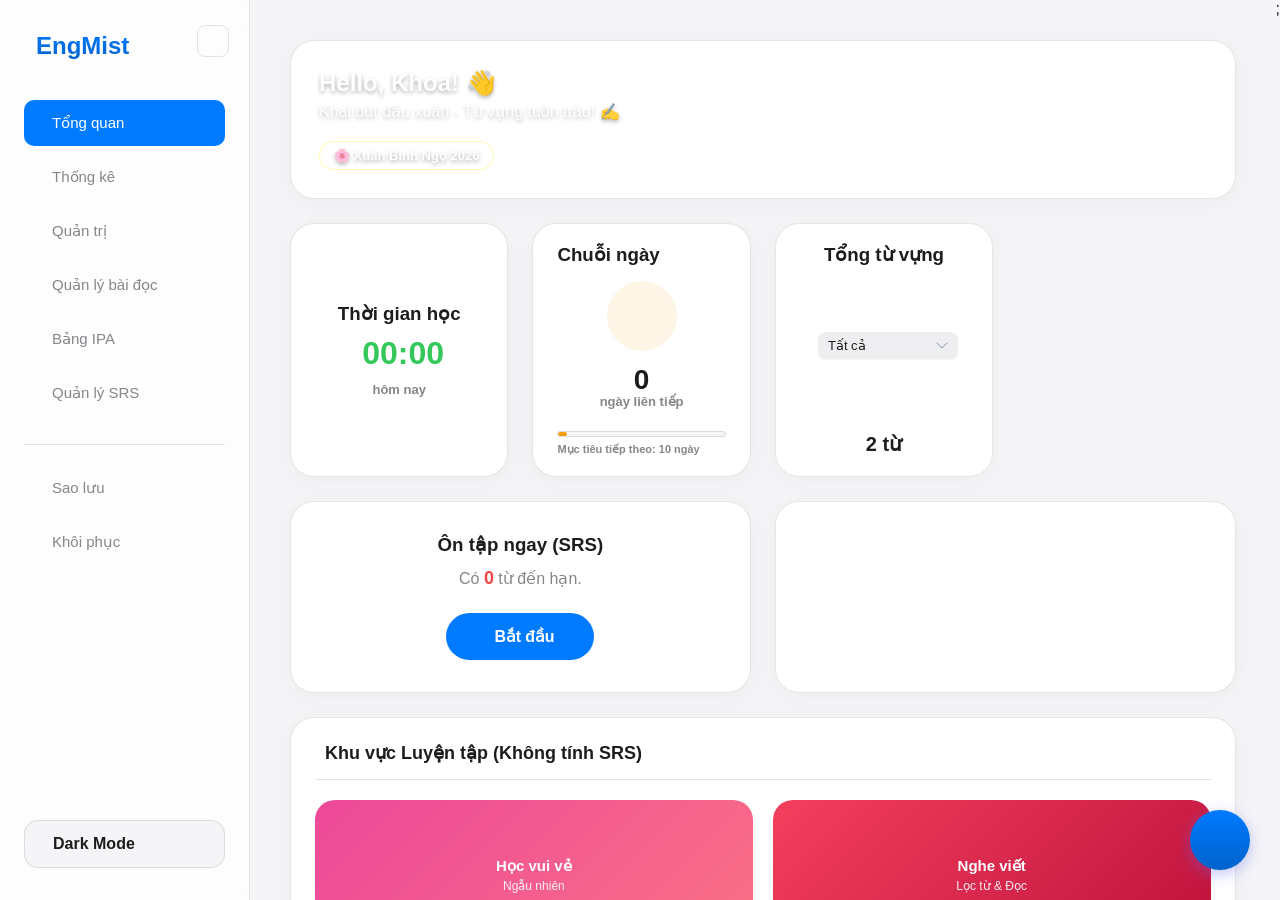
==== index.html @ 45be66e7 "Add files via upload" ====
<!doctype html>
<html lang="vi">
    <head>
        <meta charset="UTF-8" />
        <meta name="viewport" content="width=device-width, initial-scale=1.0" />
        <title>EngMist - Modern SRS Learning</title>
        <!-- Fonts -->
        <link rel="preconnect" href="https://fonts.googleapis.com" />

        <link rel="preconnect" href="https://fonts.gstatic.com" crossorigin />
        <link
            href="https://fonts.googleapis.com/css2?family=Plus+Jakarta+Sans:wght@400;500;600;700;800&display=swap"
            rel="stylesheet"
        />
        <!-- Modern Icons (Phosphor - Stable Version) -->
        <script src="https://unpkg.com/@phosphor-icons/web@2.0.3"></script>
        <!-- Confetti Effect -->
        <script src="https://cdn.jsdelivr.net/npm/canvas-confetti@1.6.0/dist/confetti.browser.min.js"></script>
        <link rel="stylesheet" href="./CSS/index.css" />
        <link rel="stylesheet" href="./Theme/Tet_theme.css" />
        <link rel="stylesheet" href="./CSS/Apple_UI.css" />
    </head>
    <body>
        <div id="toast-container" class="toast-container"></div>

        <div class="app-container">
            <!-- Sidebar -->
            <div class="sidebar" id="app-sidebar">
                <button class="sidebar-toggle-btn" onclick="toggleSidebar()">
                    <i class="ph-bold ph-list"></i>
                </button>
                <div class="logo">
                    <i class="ph-fill ph-books"></i>
                    EngMist
                </div>

                <div
                    class="nav-item active"
                    id="nav-home"
                    onclick="switchView('home')"
                >
                    <i class="ph-bold ph-house"></i> <span>Tổng quan</span>
                </div>
                <div
                    class="nav-item"
                    id="nav-stats"
                    onclick="switchView('stats')"
                >
                    <i class="ph-bold ph-chart-bar"></i> <span>Thống kê</span>
                </div>
                <div
                    class="nav-item"
                    id="nav-admin"
                    onclick="switchView('admin')"
                >
                    <i class="ph-bold ph-gear"></i> <span>Quản trị</span>
                </div>
                <!-- NEW: Reading Manager Link -->
                <div
                    class="nav-item"
                    id="nav-reading-manager"
                    onclick="switchView('reading-manager')"
                >
                    <i class="ph-bold ph-article"></i>
                    <span>Quản lý bài đọc</span>
                </div>
                <div class="nav-item" id="nav-ipa" onclick="switchView('ipa')">
                    <i class="ph-bold ph-speaker-high"></i>
                    <span>Bảng IPA</span>
                </div>
                <div
                    class="nav-item"
                    id="nav-srs-manager"
                    onclick="switchView('srs-manager')"
                >
                    <i class="ph-bold ph-brain"></i> <span>Quản lý SRS</span>
                </div>

                <div class="divider"></div>

                <div class="nav-item" onclick="exportData()">
                    <i class="ph-bold ph-floppy-disk"></i> <span>Sao lưu</span>
                </div>
                <div
                    class="nav-item"
                    onclick="document.getElementById('file-import').click()"
                >
                    <i class="ph-bold ph-upload-simple"></i>
                    <span>Khôi phục</span>
                </div>

                <div class="theme-toggle" onclick="toggleTheme()">
                    <i class="ph-bold ph-moon" id="theme-icon"></i>
                    <span id="theme-text">Dark Mode</span>
                </div>

                <input
                    type="file"
                    id="file-import"
                    style="display: none"
                    accept=".json"
                    onchange="importData(this)"
                />
            </div>

            <!-- Main Content -->
            <div class="main-content">
                <!-- View: Dashboard -->
                <div id="dashboard-view">
                    <div class="dashboard-grid">
                        <div class="bento-card card-welcome">
                            <div class="firework-1"></div>
                            <div class="firework-2"></div>

                            <div class="tet-decor-left"></div>
                            <div class="tet-decor-right"></div>

                            <div class="welcome-content">
                                <h2>
                                    Hello, <span id="user-name">Khoa</span>! 👋
                                </h2>
                                <p style="margin-top: 5px; opacity: 0.9">
                                    Khai bút đầu xuân - Từ vựng tuôn trào! ✍️
                                </p>

                                <div style="margin-top: 20px">
                                    <span
                                        style="
                                            background: rgba(
                                                255,
                                                255,
                                                255,
                                                0.15
                                            );
                                            padding: 6px 14px;
                                            border-radius: 20px;
                                            font-size: 13px;
                                            font-weight: 700;
                                            border: 1px solid
                                                rgba(255, 240, 0, 0.3); /* Viền vàng nhẹ */
                                            backdrop-filter: blur(4px);
                                            color: #fffbeb;
                                            display: inline-flex;
                                            align-items: center;
                                            gap: 6px;
                                        "
                                    >
                                        🌸 Xuân Bính Ngọ 2026
                                    </span>
                                </div>
                            </div>
                        </div>
                        <div class="bento-card card-time">
                            <h3>Thời gian học</h3>
                            <div
                                style="
                                    font-size: 32px;
                                    font-weight: 800;
                                    color: var(--accent-green);
                                    margin: 10px 0;
                                    display: flex;
                                    align-items: center;
                                    justify-content: center;
                                    gap: 8px;
                                "
                            >
                                <i class="ph-fill ph-hourglass-high"></i>
                                <span id="study-time-display">00:00</span>
                            </div>
                            <div
                                style="
                                    font-size: 13px;
                                    font-weight: 600;
                                    color: var(--text-muted);
                                    text-align: center;
                                "
                            >
                                hôm nay
                            </div>
                        </div>
                        <!-- STREAK CARD -->
                        <div class="bento-card card-streak" id="streak-card">
                            <div
                                style="
                                    display: flex;
                                    justify-content: space-between;
                                    align-items: center;
                                    width: 100%;
                                "
                            >
                                <h3>Chuỗi ngày</h3>
                                <div class="streak-tooltip-wrapper">
                                    <i
                                        class="ph-fill ph-info"
                                        style="
                                            color: var(--text-muted);
                                            cursor: pointer;
                                            font-size: 18px;
                                        "
                                    ></i>
                                    <div class="streak-tooltip-content">
                                        <div class="tooltip-title">
                                            Cấp độ Lửa 🔥
                                        </div>
                                        <div class="tooltip-item">
                                            <div class="streak-milestone-10">
                                                <div
                                                    class="streak-icon-wrapper small"
                                                >
                                                    <i
                                                        class="ph-fill ph-fire streak-fire"
                                                    ></i>
                                                </div>
                                            </div>
                                            <span>10+ Ngày</span>
                                        </div>
                                        <div class="tooltip-item">
                                            <div class="streak-milestone-30">
                                                <div
                                                    class="streak-icon-wrapper small"
                                                >
                                                    <i
                                                        class="ph-fill ph-fire streak-fire"
                                                    ></i>
                                                </div>
                                            </div>
                                            <span>30+ Ngày</span>
                                        </div>
                                        <div class="tooltip-item">
                                            <div class="streak-milestone-50">
                                                <div
                                                    class="streak-icon-wrapper small"
                                                >
                                                    <i
                                                        class="ph-fill ph-fire streak-fire"
                                                    ></i>
                                                </div>
                                            </div>
                                            <span>50+ Ngày</span>
                                        </div>
                                        <div class="tooltip-item">
                                            <div class="streak-milestone-100">
                                                <div
                                                    class="streak-icon-wrapper small"
                                                >
                                                    <i
                                                        class="ph-fill ph-fire streak-fire"
                                                    ></i>
                                                </div>
                                            </div>
                                            <span>100+ Ngày</span>
                                        </div>
                                    </div>
                                </div>
                            </div>

                            <div
                                class="streak-icon-wrapper"
                                id="streak-icon-wrapper"
                            >
                                <i
                                    class="ph-fill ph-fire streak-fire"
                                    id="streak-icon"
                                ></i>
                            </div>

                            <div style="text-align: center">
                                <div
                                    style="
                                        font-size: 28px;
                                        font-weight: 800;
                                        color: var(--text-main);
                                        line-height: 1;
                                    "
                                    id="streak-count-display"
                                >
                                    0
                                </div>
                                <div
                                    style="
                                        font-size: 13px;
                                        font-weight: 600;
                                        color: var(--text-muted);
                                    "
                                >
                                    ngày liên tiếp
                                </div>
                            </div>

                            <div style="width: 100%; margin-top: 12px">
                                <div class="streak-progress">
                                    <div
                                        class="streak-progress-bar"
                                        id="streak-bar"
                                    ></div>
                                </div>
                                <div
                                    class="streak-next-goal"
                                    id="streak-next-goal"
                                >
                                    Mục tiêu: 10 ngày
                                </div>
                            </div>
                        </div>

                        <div class="bento-card card-total">
                            <h3>Tổng từ vựng</h3>
                            <div
                                style="
                                    display: flex;
                                    align-items: center;
                                    justify-content: center;
                                    gap: 8px;
                                "
                            >
                                <i
                                    class="ph-fill ph-cards"
                                    style="
                                        font-size: 40px;
                                        color: var(--accent-cyan);
                                    "
                                ></i>
                                <select
                                    id="dashboard-topic-filter"
                                    class="form-select"
                                    style="
                                        margin-bottom: 0;
                                        padding: 6px 10px;
                                        font-size: 13px;
                                        border-radius: 8px;
                                        max-width: 140px;
                                    "
                                    onchange="updateDashboardUI()"
                                ></select>
                            </div>
                            <div
                                style="
                                    font-size: 20px;
                                    font-weight: 700;
                                    color: var(--text-main);
                                    margin-top: 8px;
                                "
                            >
                                <span id="total-words-count">0</span> từ
                            </div>
                        </div>

                        <!-- <div class="bento-card card-stats">
                            <h3>XP Tích lũy</h3>
                            <div
                                style="
                                    font-size: 36px;
                                    font-weight: 800;
                                    color: var(--primary);
                                    margin: 10px 0;
                                "
                            >
                                <span id="xp-count">0</span>
                            </div>
                            <div
                                style="
                                    color: var(--text-muted);
                                    font-size: 13px;
                                "
                            >
                                +10 XP / thẻ mới
                            </div>
                        </div> -->

                        <!-- SECTION 1: SRS LEARNING -->
                        <div
                            class="bento-card card-action"
                            onclick="startSession()"
                        >
                            <div style="text-align: center">
                                <h3 style="margin-bottom: 12px">
                                    Ôn tập ngay (SRS)
                                </h3>
                                <p
                                    style="
                                        color: var(--text-muted);
                                        margin-bottom: 24px;
                                    "
                                >
                                    Có
                                    <strong
                                        style="
                                            color: var(--color-again);
                                            font-size: 18px;
                                        "
                                        id="due-count"
                                        >0</strong
                                    >
                                    từ đến hạn.
                                </p>
                                <button class="start-btn">
                                    <i
                                        class="ph-bold ph-play-circle"
                                        style="font-size: 20px"
                                    ></i>
                                    Bắt đầu
                                </button>
                            </div>
                        </div>

                        <div
                            class="bento-card card-topic"
                            onclick="openTopicModal('flashcard')"
                        >
                            <i class="ph-duotone ph-student feature-icon"></i>
                            <div class="feature-title">Học theo chủ đề</div>
                            <div class="feature-desc">
                                Lọc theo Topic và Giai đoạn (Có tính SRS)
                            </div>
                        </div>

                        <!-- SECTION 2: PRACTICE ZONE (NO SRS) -->
                        <div class="practice-zone-container">
                            <div class="practice-header">
                                <i
                                    class="ph-fill ph-game-controller"
                                    style="
                                        color: var(--accent-purple);
                                        font-size: 24px;
                                    "
                                ></i>
                                <h3>Khu vực Luyện tập (Không tính SRS)</h3>
                            </div>
                            <div class="practice-grid-inner">
                                <!-- Happy Mode -->
                                <div
                                    class="practice-card pc-happy"
                                    onclick="openHappyModal()"
                                >
                                    <i class="ph-duotone ph-smiley"></i>
                                    <div class="practice-card-title">
                                        Học vui vẻ
                                    </div>
                                    <div class="practice-card-desc">
                                        Ngẫu nhiên
                                    </div>
                                </div>
                                <div
                                    class="practice-card pc-dictation"
                                    onclick="openDictation()"
                                    style="
                                        background: linear-gradient(
                                            135deg,
                                            #f43f5e,
                                            #be123c
                                        );
                                    "
                                >
                                    <i class="ph-duotone ph-headphones"></i>
                                    <div class="practice-card-title">
                                        Nghe viết
                                    </div>
                                    <div class="practice-card-desc">
                                        Lọc từ & Đọc
                                    </div>
                                </div>
                                <!-- Writing Mode -->
                                <div
                                    class="practice-card pc-writing"
                                    onclick="openTopicModal('writing')"
                                >
                                    <i class="ph-duotone ph-pencil-circle"></i>
                                    <div class="practice-card-title">
                                        Luyện viết
                                    </div>
                                    <div class="practice-card-desc">
                                        Chính tả
                                    </div>
                                </div>
                                <!-- Reading Mode -->
                                <div
                                    class="practice-card pc-reading"
                                    onclick="openTopicModal('reading')"
                                >
                                    <i class="ph-duotone ph-book-open-text"></i>
                                    <div class="practice-card-title">
                                        Luyện đọc
                                    </div>
                                    <div class="practice-card-desc">
                                        Ngữ cảnh
                                    </div>
                                </div>
                                <!-- Speed Quiz -->
                                <div
                                    class="practice-card pc-quiz"
                                    onclick="startQuizSession()"
                                >
                                    <i class="ph-duotone ph-lightning"></i>
                                    <div class="practice-card-title">
                                        Trắc nghiệm
                                    </div>
                                    <div class="practice-card-desc">
                                        Phản xạ 10s
                                    </div>
                                </div>

                                <div
                                    class="practice-card pc-context"
                                    onclick="openContextModal()"
                                    style="
                                        background: linear-gradient(
                                            135deg,
                                            #0ea5e9,
                                            #2563eb
                                        );
                                    "
                                >
                                    <i class="ph-duotone ph-text-t"></i>
                                    <div class="practice-card-title">
                                        Điền từ
                                    </div>
                                    <div class="practice-card-desc">
                                        Học qua ví dụ
                                    </div>
                                </div>

                                <div
                                    class="practice-card pc-scramble"
                                    onclick="openScrambleSetup()"
                                    style="
                                        background: linear-gradient(
                                            135deg,
                                            #8b5cf6,
                                            #d946ef
                                        );
                                    "
                                >
                                    <i class="ph-duotone ph-sort-ascending"></i>
                                    <div class="practice-card-title">
                                        Ghép câu
                                    </div>
                                    <div class="practice-card-desc">
                                        Sắp xếp từ
                                    </div>
                                </div>

                                <div
                                    class="practice-card pc-ai-story"
                                    onclick="openReviewStoryModal()"
                                >
                                    <i class="ph-duotone ph-scroll"></i>
                                    <div class="practice-card-title">
                                        Cốt truyện ôn tập
                                    </div>
                                    <div class="practice-card-desc">
                                        AI viết bài từ từ đã học
                                    </div>
                                </div>
                                <div
                                    class="practice-card pc-match"
                                    onclick="openMatchSetup()"
                                    style="
                                        background: linear-gradient(
                                            135deg,
                                            #14b8a6,
                                            #0d9488
                                        );
                                    "
                                >
                                    <i class="ph-duotone ph-puzzle-piece"></i>
                                    <div class="practice-card-title">
                                        Ghép cặp từ
                                    </div>
                                    <div class="practice-card-desc">
                                        Nối Từ - Nghĩa
                                    </div>
                                </div>
                            </div>
                        </div>
                    </div>
                </div>

                <!-- View: Statistics -->
                <div id="stats-view" class="stats-panel">
                    <div class="stats-header">
                        <h2 style="font-size: 24px; margin-bottom: 5px">
                            Thống kê học tập
                        </h2>
                        <p style="color: var(--text-muted)">
                            Theo dõi tiến độ và hiệu quả của bạn
                        </p>
                    </div>

                    <div class="stats-grid">
                        <div class="chart-container">
                            <h3 style="font-size: 18px; margin-bottom: 10px">
                                Hoạt động trong năm (XP)
                            </h3>
                            <p
                                style="
                                    font-size: 13px;
                                    color: var(--text-muted);
                                "
                            >
                                Biểu đồ nhiệt thể hiện mức độ chăm chỉ của bạn.
                            </p>
                            <div
                                id="contribution-graph"
                                class="heatmap-container"
                            ></div>
                        </div>

                        <div
                            class="mastery-card"
                            style="
                                grid-column: span 3;
                                background: var(--surface);
                                border: 1px solid var(--border-color);
                                border-radius: var(--radius-lg);
                                padding: 24px;
                                box-shadow: var(--shadow-card);
                                margin-bottom: 20px;
                            "
                        >
                            <div
                                style="
                                    display: flex;
                                    justify-content: space-between;
                                    align-items: center;
                                    margin-bottom: 10px;
                                "
                            >
                                <h3
                                    style="
                                        font-size: 18px;
                                        display: flex;
                                        align-items: center;
                                        gap: 8px;
                                        margin: 0;
                                    "
                                >
                                    <i
                                        class="ph-fill ph-clock"
                                        style="color: var(--accent-purple)"
                                    ></i>
                                    Thời gian học
                                </h3>
                                <input
                                    type="date"
                                    id="chart-date-picker"
                                    onchange="renderDailyTimeChart(this.value)"
                                    onclick="this.showPicker()"
                                    style="
                                        padding: 6px 10px;
                                        border-radius: 8px;
                                        border: 1px solid var(--border-color);
                                        outline: none;
                                        font-family: inherit;
                                        cursor: pointer;
                                        color: var(--text-main);
                                        font-weight: 600;
                                        background: var(--bg-body);
                                        min-width: 130px;
                                    "
                                />
                            </div>
                            <p
                                style="
                                    font-size: 13px;
                                    color: var(--text-muted);
                                    margin-top: 0;
                                "
                            >
                                Biểu đồ 10 ngày (Kết thúc vào ngày được chọn)
                            </p>
                            <div
                                id="daily-time-chart"
                                style="
                                    display: flex;
                                    align-items: flex-end;
                                    justify-content: space-between;
                                    height: 180px;
                                    padding-top: 20px;
                                    gap: 8px;
                                "
                            ></div>
                        </div>
                        <div
                            class="distribution-card"
                            style="
                                grid-column: span 3;
                                background: var(--surface);
                                border: 1px solid var(--border-color);
                                border-radius: var(--radius-lg);
                                padding: 24px;
                                box-shadow: var(--shadow-card);
                            "
                        >
                            <h3 style="font-size: 18px; margin-bottom: 10px">
                                Phân bố mức độ từ vựng (4 Cấp độ)
                            </h3>
                            <p
                                style="
                                    font-size: 13px;
                                    color: var(--text-muted);
                                "
                            >
                                Số lượng từ theo độ bền nhớ (Stability).
                            </p>

                            <div
                                class="bar-chart"
                                id="level-chart"
                                style="height: 250px; margin-top: 20px"
                            ></div>

                            <div
                                id="level-counts"
                                style="
                                    display: flex;
                                    justify-content: space-around;
                                    margin-top: 20px;
                                    padding-top: 15px;
                                    border-top: 1px solid var(--border-color);
                                "
                            ></div>
                        </div>

                        <div
                            class="bento-card"
                            style="
                                grid-column: span 3;
                                border: 1px solid var(--border-color);
                            "
                        >
                            <h3
                                style="
                                    font-size: 18px;
                                    color: var(--color-again);
                                "
                            >
                                Từ cần cải thiện (Weak Words)
                            </h3>
                            <p
                                style="
                                    font-size: 13px;
                                    color: var(--text-muted);
                                "
                            >
                                Các từ bạn hay quên hoặc có độ khó cao.
                            </p>
                            <div
                                class="weak-words-list"
                                id="weak-words-list"
                            ></div>
                        </div>
                    </div>
                </div>

                <!-- View: Study Area (UPDATED) -->
                <div id="study-view" class="study-area">
                    <div
                        style="
                            width: 100%;
                            display: flex;
                            justify-content: space-between;
                            margin-bottom: 20px;
                        "
                    >
                        <button
                            onclick="switchView('home')"
                            class="quiz-exit-btn"
                        >
                            <i class="ph-bold ph-x"></i> Thoát
                        </button>
                        <div
                            style="
                                background: var(--primary-light);
                                color: var(--primary);
                                padding: 8px 16px;
                                border-radius: 20px;
                                font-weight: 700;
                            "
                        >
                            <span id="session-progress">0/0</span>
                        </div>
                    </div>

                    <div
                        style="
                            width: 100%;
                            display: flex;
                            justify-content: space-between;
                            align-items: center;
                            margin-bottom: 20px;
                        "
                    >
                        <!-- <button
                            onclick="switchView('home')"
                            class="quiz-exit-btn"
                        >
                            <i class="ph-bold ph-x"></i> Thoát
                        </button> -->

                        <div
                            style="
                                display: flex;
                                gap: 10px;
                                align-items: center;
                            "
                        >
                            <button
                                id="btn-toggle-notes"
                                onclick="toggleNotePanel()"
                                style="
                                    background: var(--surface);
                                    border: 1px solid var(--border-color);
                                    width: 40px;
                                    height: 40px;
                                    border-radius: 50%;
                                    color: var(--accent-orange);
                                    cursor: pointer;
                                    display: flex;
                                    align-items: center;
                                    justify-content: center;
                                "
                            >
                                <i
                                    class="ph-fill ph-lightbulb"
                                    style="font-size: 20px"
                                ></i>
                            </button>

                            <div
                                style="
                                    background: var(--primary-light);
                                    color: var(--primary);
                                    padding: 8px 16px;
                                    border-radius: 20px;
                                    font-weight: 700;
                                "
                            >
                                <span id="session-progress">0/0</span>
                            </div>
                        </div>
                    </div>
                    <div class="study-grid">
                        <div class="flashcard-section">
                            <div
                                class="flashcard-container"
                                id="study-flashcard-container"
                                onclick="flipCard()"
                            >
                                <div class="flashcard" id="current-card">
                                    <div class="card-face card-front">
                                        <div
                                            style="
                                                display: flex;
                                                align-items: center;
                                                justify-content: center;
                                                gap: 12px;
                                                margin-bottom: 10px;
                                            "
                                        >
                                            <div
                                                class="word-text"
                                                id="card-word"
                                                onclick="
                                                    speakCurrentWord(event)
                                                "
                                                style="margin-bottom: 0"
                                            >
                                                Word
                                            </div>
                                        </div>
                                        <img
                                            id="card-image-front"
                                            class="card-image"
                                            src=""
                                            alt="Word Illustration"
                                        />
                                        <div class="ipa-text" id="card-ipa">
                                            /ipa/
                                        </div>
                                        <div
                                            style="
                                                color: var(--text-muted);
                                                font-size: 12px;
                                                margin-top: auto;
                                            "
                                        >
                                            Chạm để lật
                                        </div>
                                    </div>

                                    <div class="card-face card-back">
                                        <div
                                            style="
                                                display: flex;
                                                align-items: center;
                                                justify-content: center;
                                                gap: 8px;
                                            "
                                        >
                                            <div
                                                class="word-text-back"
                                                id="card-word-back"
                                                onclick="
                                                    speakCurrentWord(event)
                                                "
                                            >
                                                Word
                                            </div>
                                            <button
                                                class="icon-btn"
                                                onclick="
                                                    speakCurrentWord(event)
                                                "
                                                title="Nghe lại"
                                            >
                                                <i
                                                    class="ph-fill ph-speaker-high"
                                                ></i>
                                            </button>
                                        </div>
                                        <div
                                            class="ipa-text"
                                            id="card-ipa-back"
                                            style="margin-bottom: 15px"
                                        >
                                            /ipa/
                                        </div>
                                        <img
                                            id="card-image-back"
                                            class="card-image"
                                            src=""
                                            alt="Word Illustration"
                                        />
                                        <div
                                            style="
                                                font-size: 28px;
                                                font-weight: 700;
                                                color: var(--primary);
                                                margin-bottom: 16px;
                                            "
                                            id="card-meaning"
                                        >
                                            Nghĩa
                                        </div>
                                        <div
                                            style="
                                                background: var(--bg-body);
                                                padding: 16px;
                                                border-radius: 12px;
                                                font-style: italic;
                                                color: var(--text-main);
                                                border: 1px solid
                                                    var(--border-color);
                                            "
                                            id="card-example"
                                        >
                                            "Ví dụ..."
                                        </div>
                                    </div>
                                </div>
                            </div>

                            <div
                                id="immediate-writing-area"
                                class="writing-card hidden"
                                style="
                                    height: 420px;
                                    display: flex;
                                    flex-direction: column;
                                    justify-content: center;
                                    box-shadow: var(--shadow-card);
                                "
                            >
                                <div class="writing-hint-text">
                                    Gõ lại từ vựng vừa học:
                                </div>
                                <div
                                    style="
                                        font-size: 20px;
                                        font-weight: 700;
                                        color: var(--primary);
                                        margin-bottom: 20px;
                                    "
                                    id="writing-meaning-hint"
                                >
                                    Nghĩa tiếng Việt
                                </div>

                                <div class="writing-input-wrapper">
                                    <input
                                        type="text"
                                        class="writing-input"
                                        id="immediate-input"
                                        placeholder="Gõ từ tiếng Anh..."
                                        autocomplete="off"
                                        onkeypress="handleImmediateEnter(event)"
                                    />
                                </div>

                                <div
                                    id="immediate-feedback"
                                    style="
                                        height: 24px;
                                        font-weight: 700;
                                        margin-bottom: 15px;
                                    "
                                ></div>

                                <button
                                    id="immediate-check-btn"
                                    class="writing-submit-btn"
                                    onclick="checkImmediateInput()"
                                >
                                    Kiểm tra
                                </button>
                            </div>

                            <div class="controls" id="srs-controls">
                                <button
                                    class="srs-btn"
                                    id="srs-btn-1"
                                    style="background: #ef4444"
                                    onclick="rateCard(1)"
                                >
                                    <i
                                        class="ph-bold ph-arrow-counter-clockwise"
                                    ></i>
                                    Quên <span>-</span>
                                </button>
                                <button
                                    class="srs-btn"
                                    id="srs-btn-2"
                                    style="background: #f59e0b"
                                    onclick="rateCard(2)"
                                >
                                    <i class="ph-bold ph-warning"></i> Khó
                                    <span>-</span>
                                </button>
                                <button
                                    class="srs-btn"
                                    id="srs-btn-3"
                                    style="background: #10b981"
                                    onclick="rateCard(3)"
                                >
                                    <i class="ph-bold ph-thumbs-up"></i> Tốt
                                    <span>-</span>
                                </button>
                                <button
                                    class="srs-btn"
                                    id="srs-btn-4"
                                    style="background: #3b82f6"
                                    onclick="rateCard(4)"
                                >
                                    <i class="ph-bold ph-smiley"></i> Dễ
                                    <span>-</span>
                                </button>
                            </div>
                        </div>

                        <div
                            class="study-note-panel blurred"
                            id="study-note-panel"
                        >
                            <div class="note-content">
                                <div class="note-header">
                                    <i class="ph-fill ph-lightbulb"></i> Chi
                                    tiết & Mở rộng
                                </div>
                                <div class="note-block">
                                    <div class="note-label">Thông tin</div>
                                    <div id="note-meta-tags"></div>
                                </div>
                                <div class="note-block" id="note-usage-block">
                                    <div class="note-label">
                                        Cách dùng / Phân biệt
                                    </div>
                                    <div class="note-text" id="card-note-text">
                                        Không có ghi chú bổ sung.
                                    </div>
                                </div>
                                <div
                                    class="note-block"
                                    style="position: relative"
                                >
                                    <div
                                        class="note-label"
                                        style="
                                            display: flex;
                                            justify-content: space-between;
                                            align-items: center;
                                        "
                                    >
                                        Ghi chú cá nhân
                                        <button
                                            onclick="expandNoteInput()"
                                            style="
                                                background: none;
                                                border: none;
                                                color: var(--primary);
                                                cursor: pointer;
                                            "
                                            title="Phóng to"
                                        >
                                            <i
                                                class="ph-bold ph-arrows-out-simple"
                                            ></i>
                                        </button>
                                    </div>

                                    <textarea
                                        class="form-textarea"
                                        id="personal-note-input"
                                        rows="3"
                                        placeholder="Nhập ghi chú..."
                                        spellcheck="false"
                                        oninput="savePersonalNote(this.value)"
                                    ></textarea>
                                </div>
                            </div>
                        </div>
                    </div>
                </div>

                <!-- View: Writing (NEW) -->
                <div id="writing-view" class="study-area hidden">
                    <div
                        style="
                            width: 100%;
                            display: flex;
                            justify-content: space-between;
                            margin-bottom: 20px;
                        "
                    >
                        <button
                            onclick="switchView('home')"
                            class="quiz-exit-btn"
                        >
                            <i class="ph-bold ph-x"></i> Thoát
                        </button>
                        <div
                            style="
                                background: var(--primary-light);
                                color: var(--primary);
                                padding: 8px 16px;
                                border-radius: 20px;
                                font-weight: 700;
                            "
                        >
                            <span id="writing-progress">0/0</span>
                        </div>
                    </div>

                    <div class="writing-container">
                        <div class="writing-card">
                            <div class="writing-hint-text">
                                Nhập từ tiếng Anh tương ứng với nghĩa sau:
                            </div>
                            <div
                                class="writing-question"
                                id="writing-question-text"
                            >
                                Nghĩa tiếng Việt
                            </div>

                            <div class="writing-input-wrapper">
                                <input
                                    type="text"
                                    class="writing-input"
                                    id="writing-answer-input"
                                    placeholder="Nhập câu trả lời..."
                                    autocomplete="off"
                                    onkeypress="handleWritingKeyPress(event)"
                                />
                            </div>

                            <div
                                style="
                                    display: flex;
                                    justify-content: center;
                                    gap: 12px;
                                "
                            >
                                <button
                                    class="writing-submit-btn"
                                    onclick="checkWritingAnswer()"
                                    id="writing-submit-btn"
                                >
                                    Kiểm tra
                                </button>
                                <button
                                    class="writing-submit-btn"
                                    style="
                                        background: var(--surface);
                                        color: var(--text-muted);
                                        border: 1px solid var(--border-color);
                                        box-shadow: none;
                                    "
                                    onclick="showWritingHint()"
                                >
                                    Gợi ý
                                </button>
                                <button
                                    class="writing-submit-btn"
                                    style="
                                        background: #eef2ff;
                                        color: #6366f1;
                                        border: 1px solid #6366f1;
                                        box-shadow: none;
                                    "
                                    onclick="fillWritingAnswer()"
                                >
                                    Đáp án
                                </button>
                            </div>
                        </div>
                    </div>
                </div>

                <div id="context-view" class="study-area hidden">
                    <div class="reading-header-bar">
                        <button
                            onclick="switchView('home')"
                            class="quiz-exit-btn"
                        >
                            <i class="ph-bold ph-x"></i> Thoát
                        </button>
                        <div
                            style="
                                background: #e0f2fe;
                                color: #0284c7;
                                padding: 8px 16px;
                                border-radius: 20px;
                                font-weight: 700;
                            "
                        >
                            <span id="context-progress">0/0</span>
                        </div>
                    </div>

                    <div class="writing-container">
                        <div class="writing-card">
                            <div class="writing-hint-text">
                                Điền từ còn thiếu vào chỗ trống:
                            </div>

                            <div
                                id="context-sentence"
                                style="
                                    font-size: 24px;
                                    line-height: 1.6;
                                    margin-bottom: 20px;
                                    color: var(--text-main);
                                    font-weight: 500;
                                "
                            >
                                Loading...
                            </div>

                            <div
                                id="context-meaning-hint"
                                style="
                                    color: var(--text-muted);
                                    margin-bottom: 30px;
                                    font-size: 15px;
                                    font-style: italic;
                                "
                            >
                                (Gợi ý: ...)
                            </div>

                            <div class="writing-input-wrapper">
                                <input
                                    type="text"
                                    class="writing-input"
                                    id="context-answer-input"
                                    placeholder="Gõ từ còn thiếu..."
                                    autocomplete="off"
                                    onkeypress="handleContextKeyPress(event)"
                                />
                            </div>

                            <div
                                style="
                                    display: flex;
                                    justify-content: center;
                                    gap: 12px;
                                "
                            >
                                <button
                                    class="writing-submit-btn"
                                    onclick="checkContextAnswer()"
                                >
                                    Kiểm tra
                                </button>
                                <button
                                    class="writing-submit-btn"
                                    style="
                                        background: var(--surface);
                                        color: var(--text-muted);
                                        border: 1px solid var(--border-color);
                                    "
                                    onclick="speakContextExample()"
                                >
                                    <i class="ph-fill ph-speaker-high"></i> Nghe
                                </button>
                            </div>

                            <div
                                id="context-feedback"
                                style="
                                    margin-top: 20px;
                                    font-weight: 700;
                                    height: 24px;
                                "
                            ></div>
                        </div>
                    </div>
                </div>

                <!-- View: Reading Practice (NEW) -->
                <div id="reading-view" class="study-area hidden">
                    <div class="reading-header-bar">
                        <button
                            onclick="switchView('home')"
                            class="quiz-exit-btn"
                        >
                            <i class="ph-bold ph-x"></i> Thoát
                        </button>
                        <div
                            style="
                                background: #ccfbf1;
                                color: #0f766e;
                                padding: 8px 16px;
                                border-radius: 20px;
                                font-weight: 700;
                                border: 1px solid #99f6e4;
                            "
                        >
                            <i class="ph-fill ph-read-cv-logo"></i> Reading Mode
                        </div>
                    </div>

                    <div class="reading-container">
                        <div class="reading-paper">
                            <div class="reading-title" id="reading-title">
                                Topic: General
                            </div>
                            <div id="reading-content">
                                <!-- Reading content will be injected here -->
                            </div>
                        </div>
                        <div
                            style="
                                display: flex;
                                justify-content: center;
                                gap: 10px;
                                margin-top: 20px;
                            "
                        ></div>
                    </div>
                </div>

                <!-- View: Speed Quiz (NEW) -->
                <div id="quiz-view" class="study-area hidden">
                    <div
                        style="
                            width: 100%;
                            display: flex;
                            justify-content: space-between;
                            margin-bottom: 20px;
                        "
                    >
                        <button
                            onclick="switchView('home')"
                            class="quiz-exit-btn"
                        >
                            <i class="ph-bold ph-x"></i> Thoát
                        </button>
                        <div
                            style="
                                background: #fff7ed;
                                color: #c2410c;
                                padding: 8px 16px;
                                border-radius: 20px;
                                font-weight: 700;
                                border: 1px solid #ffedd5;
                            "
                        >
                            Điểm: <span id="quiz-score">0</span>
                        </div>
                    </div>

                    <div class="quiz-container">
                        <div class="quiz-card">
                            <div
                                class="quiz-timer-bar"
                                id="quiz-timer-bar"
                            ></div>
                            <div
                                style="
                                    color: var(--text-muted);
                                    font-size: 13px;
                                    margin-top: 10px;
                                "
                            >
                                Chọn nghĩa đúng của từ:
                            </div>
                            <div class="quiz-question-word" id="quiz-word">
                                Word
                            </div>

                            <div class="quiz-options-grid" id="quiz-options">
                                <!-- Options injected by JS -->
                            </div>

                            <div class="quiz-feedback" id="quiz-feedback"></div>
                        </div>
                    </div>
                </div>

                <div id="scramble-view" class="study-area hidden">
                    <div class="reading-header-bar">
                        <button
                            onclick="switchView('home')"
                            class="quiz-exit-btn"
                        >
                            <i class="ph-bold ph-x"></i> Thoát
                        </button>
                        <div
                            style="
                                background: #f3e8ff;
                                color: #9333ea;
                                padding: 8px 16px;
                                border-radius: 20px;
                                font-weight: 700;
                            "
                        >
                            <span id="scramble-progress">0/0</span>
                        </div>
                    </div>

                    <div class="writing-container">
                        <div class="writing-card">
                            <div class="writing-hint-text">
                                Sắp xếp các từ sau thành câu hoàn chỉnh:
                            </div>

                            <div
                                id="scramble-answer-box"
                                class="scramble-box answer-area"
                            >
                                <span class="placeholder-text"
                                    >Bấm vào các từ bên dưới để ghép
                                    câu...</span
                                >
                            </div>

                            <div
                                id="scramble-source-box"
                                class="scramble-box source-area"
                            ></div>

                            <div
                                id="scramble-feedback"
                                style="
                                    height: 24px;
                                    font-weight: 700;
                                    margin: 15px 0;
                                "
                            ></div>

                            <div
                                style="
                                    display: flex;
                                    justify-content: center;
                                    gap: 12px;
                                "
                            >
                                <button
                                    class="writing-submit-btn"
                                    onclick="checkScrambleResult()"
                                >
                                    Kiểm tra
                                </button>
                                <button
                                    class="writing-submit-btn"
                                    style="
                                        background: var(--surface);
                                        color: var(--text-muted);
                                        border: 1px solid var(--border-color);
                                    "
                                    onclick="resetScrambleWords()"
                                >
                                    <i
                                        class="ph-bold ph-arrow-counter-clockwise"
                                    ></i>
                                    Xếp lại
                                </button>
                            </div>
                        </div>
                    </div>
                </div>

                <!-- View: Admin -->
                <div id="admin-view" class="admin-panel">
                    <div
                        style="
                            display: flex;
                            justify-content: space-between;
                            align-items: center;
                            margin-bottom: 24px;
                            flex-wrap: wrap;
                            gap: 10px;
                        "
                    >
                        <h2 style="font-size: 20px; margin-bottom: 20px">
                            Quản lý từ vựng
                        </h2>

                        <div style="display: flex; gap: 10px; flex-wrap: wrap">
                            <button
                                id="btn-filter-due"
                                onclick="toggleDueFilter()"
                                style="
                                    background: var(--surface);
                                    color: var(--accent-orange);
                                    border: 1px solid var(--border-color);
                                    padding: 10px 16px;
                                    border-radius: 12px;
                                    cursor: pointer;
                                    font-weight: 600;
                                    display: flex;
                                    align-items: center;
                                    gap: 8px;
                                    transition: all 0.2s;
                                "
                            >
                                <i class="ph-bold ph-alarm"></i> Lọc từ cần ôn
                            </button>
                            <button
                                onclick="exportSelectedCards()"
                                style="
                                    background: var(--surface);
                                    color: var(
                                        --accent-purple
                                    ); /* Màu tím cho nổi bật */
                                    border: 1px solid var(--border-color);
                                    padding: 10px 16px;
                                    border-radius: 12px;
                                    cursor: pointer;
                                    font-weight: 600;
                                    display: flex;
                                    align-items: center;
                                    gap: 8px;
                                "
                            >
                                <i class="ph-bold ph-download-simple"></i> Xuất
                                JSON
                            </button>
                            <button
                                onclick="openRangeSelectModal()"
                                style="
                                    background: var(--surface);
                                    color: var(--text-muted);
                                    border: 1px solid var(--border-color);
                                    padding: 10px 16px;
                                    border-radius: 12px;
                                    cursor: pointer;
                                    font-weight: 600;
                                    display: flex;
                                    align-items: center;
                                    gap: 8px;
                                "
                            >
                                <i class="ph-bold ph-list-numbers"></i> Chọn
                                phạm vi
                            </button>

                            <button
                                onclick="openBulkEditModal()"
                                style="
                                    background: var(--primary-light);
                                    color: var(--primary);
                                    border: 1px solid var(--primary);
                                    padding: 10px 16px;
                                    border-radius: 12px;
                                    cursor: pointer;
                                    font-weight: 600;
                                    display: flex;
                                    align-items: center;
                                    gap: 8px;
                                "
                            >
                                <i class="ph-bold ph-pencil-simple-slash"></i>
                                Sửa Giai đoạn
                            </button>
                            <button
                                onclick="openBulkEditTopicModal()"
                                style="
                                    background: #ecfdf5;
                                    color: #059669;
                                    border: 1px solid #059669;
                                    padding: 10px 16px;
                                    border-radius: 12px;
                                    cursor: pointer;
                                    font-weight: 600;
                                    display: flex;
                                    align-items: center;
                                    gap: 8px;
                                "
                            >
                                <i class="ph-bold ph-tag"></i> Sửa Chủ đề
                            </button>
                            <button
                                onclick="
                                    document
                                        .getElementById('file-auto-add')
                                        .click()
                                "
                                style="
                                    background: var(--surface);
                                    color: var(--text-main);
                                    border: 1px solid var(--border-color);
                                    padding: 10px 16px;
                                    border-radius: 12px;
                                    cursor: pointer;
                                    font-weight: 600;
                                    display: flex;
                                    align-items: center;
                                    gap: 8px;
                                "
                            >
                                <i class="ph-bold ph-upload"></i> Thêm JSON
                            </button>
                            <button
                                onclick="openModal()"
                                style="
                                    background: var(--text-main);
                                    color: var(--bg-body);
                                    padding: 10px 16px;
                                    border-radius: 12px;
                                    border: none;
                                    cursor: pointer;
                                    font-weight: 600;
                                    display: flex;
                                    align-items: center;
                                    gap: 8px;
                                "
                            >
                                <i class="ph-bold ph-plus"></i> Thêm từ
                            </button>
                        </div>
                    </div>

                    <input
                        type="file"
                        id="file-auto-add"
                        style="display: none"
                        accept=".json"
                        onchange="autoAddCards(this)"
                    />

                    <div class="admin-toolbar">
                        <input
                            type="text"
                            id="admin-search"
                            class="admin-search"
                            placeholder="Tìm kiếm từ vựng..."
                            onkeyup="filterAdminTable()"
                        />
                        <select
                            id="admin-filter-topic"
                            class="admin-select"
                            onchange="filterAdminTable()"
                        ></select>
                        <select
                            id="admin-filter-stage"
                            class="admin-select"
                            onchange="filterAdminTable()"
                        ></select>

                        <label
                            style="
                                display: flex;
                                align-items: center;
                                gap: 6px;
                                font-weight: 600;
                                font-size: 14px;
                                cursor: pointer;
                                color: var(--accent-purple);
                                margin-left: auto;
                            "
                        >
                            <input
                                type="checkbox"
                                id="admin-phrase-check"
                                style="width: 18px; height: 18px"
                                onchange="togglePhraseMode('admin')"
                            />
                            Chỉ cụm từ
                        </label>
                    </div>

                    <div class="table-wrapper">
                        <table class="data-table">
                            <thead>
                                <tr>
                                    <th>#</th>
                                    <th>
                                        <input
                                            type="checkbox"
                                            id="select-all-cards"
                                            onclick="toggleSelectAll(this)"
                                        />
                                    </th>
                                    <th>Từ vựng</th>
                                    <th>Ảnh</th>
                                    <th>Chủ đề</th>
                                    <th>GĐ</th>
                                    <th>Nghĩa</th>
                                    <th style="text-align: right">Thao tác</th>
                                </tr>
                            </thead>
                            <tbody id="admin-table-body"></tbody>
                        </table>
                    </div>
                </div>

                <!-- View: Reading Manager (NEW) -->
                <div id="reading-manager-view" class="admin-panel">
                    <div
                        style="
                            display: flex;
                            justify-content: space-between;
                            align-items: center;
                            margin-bottom: 24px;
                        "
                    >
                        <h2 style="font-size: 20px">Quản lý Bài đọc</h2>
                        <button
                            onclick="openReadingEditor()"
                            style="
                                background: var(--text-main);
                                color: var(--bg-body);
                                padding: 10px 16px;
                                border-radius: 12px;
                                border: none;
                                cursor: pointer;
                                font-weight: 600;
                                display: flex;
                                align-items: center;
                                gap: 8px;
                            "
                        >
                            <i class="ph-bold ph-plus"></i> Thêm bài đọc
                        </button>
                        <button
                            onclick="openAIReadingGenerator()"
                            style="
                                background: linear-gradient(
                                    135deg,
                                    #a855f7,
                                    #d946ef
                                );
                                color: white;
                                padding: 10px 16px;
                                border-radius: 12px;
                                border: none;
                                cursor: pointer;
                                font-weight: 600;
                                display: flex;
                                align-items: center;
                                gap: 8px;
                                margin-right: 10px;
                            "
                        >
                            <i class="ph-bold ph-magic-wand"></i> Tạo bằng AI
                        </button>
                    </div>

                    <div style="overflow-x: auto">
                        <table class="data-table">
                            <thead>
                                <tr>
                                    <th>#</th>
                                    <th>Tiêu đề</th>
                                    <th>Chủ đề</th>
                                    <th>Giai đoạn</th>
                                    <th style="width: 40%">
                                        Nội dung (Preview)
                                    </th>
                                    <th style="text-align: right">Thao tác</th>
                                </tr>
                            </thead>
                            <tbody id="reading-manager-body"></tbody>
                        </table>
                    </div>
                </div>

                <!-- View: SRS Manager -->
                <div id="srs-manager-view" class="srs-manager-panel">
                    <div
                        style="
                            display: flex;
                            justify-content: space-between;
                            align-items: center;
                            margin-bottom: 24px;
                        "
                    >
                        <h2 style="font-size: 20px">Quản lý dữ liệu SRS</h2>
                        <div style="color: var(--text-muted); font-size: 14px">
                            Chỉnh sửa mức độ thành thạo và lịch ôn tập
                        </div>
                    </div>

                    <div class="admin-toolbar" style="margin-bottom: 20px">
                        <input
                            type="text"
                            id="srs-search"
                            class="admin-search"
                            placeholder="Tìm từ vựng..."
                            onkeyup="filterSRSTable()"
                        />
                        <select
                            id="srs-filter-status"
                            class="admin-select"
                            onchange="filterSRSTable()"
                        >
                            <option value="">Tất cả trạng thái</option>
                            <option value="new">Mới (Chưa học)</option>
                            <option value="learning">Đang học</option>
                            <option value="mastered">Thành thạo</option>
                        </select>

                        <select
                            id="srs-filter-topic"
                            class="admin-select"
                            onchange="filterSRSTable()"
                        ></select>

                        <select
                            id="srs-filter-stage"
                            class="admin-select"
                            onchange="filterSRSTable()"
                        ></select>
                    </div>

                    <div class="table-wrapper">
                        <table class="srs-table">
                            <thead>
                                <tr>
                                    <th>#</th>
                                    <th>Từ vựng</th>
                                    <th>Trạng thái</th>
                                    <th>Độ khó (D)</th>
                                    <th>Độ bền (S)</th>
                                    <th>Đến hạn (Due Date)</th>
                                    <th>Lần ôn cuối</th>
                                    <th>Hành động</th>
                                </tr>
                            </thead>
                            <tbody id="srs-table-body"></tbody>
                        </table>
                    </div>
                </div>

                <!-- View: Empty State -->
                <div
                    id="empty-state"
                    class="study-area hidden"
                    style="text-align: center"
                >
                    <div
                        style="
                            font-size: 64px;
                            margin-bottom: 16px;
                            animation: bounce 2s infinite;
                        "
                    >
                        🎉
                    </div>
                    <h2
                        style="
                            color: var(--primary);
                            margin-bottom: 12px;
                            font-size: 28px;
                        "
                    >
                        Xuất sắc!
                    </h2>
                    <p
                        style="
                            color: var(--text-muted);
                            margin-bottom: 32px;
                            font-size: 16px;
                        "
                    >
                        Bạn đã hoàn thành bài học này.
                    </p>

                    <button class="start-btn" onclick="switchView('home')">
                        <i class="ph-bold ph-house"></i> Về trang chủ
                    </button>
                </div>

                <div id="ipa-view" class="study-area hidden">
                    <div class="stats-header">
                        <h2 style="font-size: 24px; margin-bottom: 5px">
                            Bảng Phiên Âm Quốc Tế (IPA)
                        </h2>
                        <p style="color: var(--text-muted)">
                            Nhấn vào từng âm để nghe cách phát âm qua từ ví dụ.
                        </p>
                    </div>

                    <div class="ipa-container">
                        <div class="ipa-section-header">
                            Monophthongs (Nguyên âm đơn)
                        </div>
                        <div class="ipa-grid" id="ipa-grid-vowels"></div>

                        <div class="ipa-section-header">
                            Diphthongs (Nguyên âm đôi)
                        </div>
                        <div class="ipa-grid" id="ipa-grid-diphthongs"></div>

                        <div class="ipa-section-header">
                            Consonants (Phụ âm)
                        </div>
                        <div class="ipa-grid" id="ipa-grid-consonants"></div>
                    </div>
                </div>

                <div id="match-view" class="study-area hidden">
                    <div
                        style="
                            width: 100%;
                            display: flex;
                            justify-content: space-between;
                            align-items: center;
                            margin-bottom: 20px;
                        "
                    >
                        <button
                            onclick="switchView('home')"
                            class="quiz-exit-btn"
                        >
                            <i class="ph-bold ph-x"></i> Thoát
                        </button>
                        <div
                            style="
                                background: #ccfbf1;
                                color: #0f766e;
                                padding: 8px 16px;
                                border-radius: 20px;
                                font-weight: 700;
                                border: 1px solid #99f6e4;
                            "
                        >
                            Vòng: <span id="match-round-display">1/1</span>
                        </div>
                    </div>

                    <div class="match-container">
                        <div class="match-grid" id="match-grid-area"></div>

                        <div
                            id="match-feedback"
                            style="
                                height: 30px;
                                margin-top: 20px;
                                font-weight: 700;
                                font-size: 18px;
                                text-align: center;
                            "
                        ></div>
                    </div>
                </div>

                <div id="dictation-view" class="study-area hidden">
                    <div
                        style="
                            width: 100%;
                            display: flex;
                            justify-content: space-between;
                            margin-bottom: 20px;
                        "
                    >
                        <button
                            onclick="switchView('home')"
                            class="quiz-exit-btn"
                        >
                            <i class="ph-bold ph-x"></i> Thoát
                        </button>
                        <div
                            style="
                                background: #ffe4e6;
                                color: #e11d48;
                                padding: 8px 16px;
                                border-radius: 20px;
                                font-weight: 700;
                            "
                        >
                            <i class="ph-fill ph-headphones"></i> Nghe & Chép
                            chính tả
                        </div>
                    </div>

                    <div
                        class="dictation-container"
                        style="
                            display: flex;
                            flex-direction: column;
                            gap: 20px;
                            max-width: 900px;
                            margin: 0 auto;
                            width: 100%;
                        "
                    >
                        <div
                            class="bento-card"
                            style="border: 2px solid var(--primary)"
                        >
                            <div
                                style="
                                    display: flex;
                                    justify-content: space-between;
                                    align-items: center;
                                    margin-bottom: 15px;
                                "
                            >
                                <h3 style="color: var(--primary)">
                                    Bảng Trên: Từ sẽ đọc (<span
                                        id="dict-top-count"
                                        >0</span
                                    >)
                                </h3>
                                <div
                                    style="
                                        display: flex;
                                        gap: 10px;
                                        align-items: center;
                                        flex-wrap: wrap;
                                    "
                                >
                                    <span
                                        style="
                                            font-size: 13px;
                                            color: var(--text-muted);
                                        "
                                        >Đọc lặp lại:</span
                                    >
                                    <input
                                        type="number"
                                        id="dict-repeat"
                                        value="2"
                                        min="1"
                                        max="5"
                                        style="
                                            width: 50px;
                                            padding: 4px 8px;
                                            border-radius: 6px;
                                            border: 1px solid
                                                var(--border-color);
                                            text-align: center;
                                        "
                                        title="Số lần đọc cho mỗi từ"
                                    />
                                    <span
                                        style="
                                            font-size: 13px;
                                            color: var(--text-muted);
                                        "
                                        >lần</span
                                    >

                                    <span
                                        style="
                                            font-size: 13px;
                                            color: var(--text-muted);
                                            margin-left: 10px;
                                        "
                                        >Nghỉ sang từ mới:</span
                                    >
                                    <input
                                        type="number"
                                        id="dict-delay"
                                        value="3"
                                        min="1"
                                        max="10"
                                        style="
                                            width: 50px;
                                            padding: 4px 8px;
                                            border-radius: 6px;
                                            border: 1px solid
                                                var(--border-color);
                                            text-align: center;
                                        "
                                    />
                                    <span
                                        style="
                                            font-size: 13px;
                                            color: var(--text-muted);
                                        "
                                        >giây</span
                                    >

                                    <button
                                        onclick="playDictation()"
                                        id="dict-play-btn"
                                        class="start-btn"
                                        style="
                                            padding: 8px 16px;
                                            font-size: 14px;
                                            margin-left: 10px;
                                        "
                                    >
                                        <i class="ph-fill ph-play"></i> Bắt đầu
                                        đọc
                                    </button>
                                    <button
                                        onclick="shuffleDictTopList()"
                                        style="
                                            padding: 8px;
                                            background: #f3e8ff;
                                            color: #9333ea;
                                            border: none;
                                            border-radius: 8px;
                                            cursor: pointer;
                                        "
                                        title="Trộn ngẫu nhiên"
                                    >
                                        <i class="ph-bold ph-shuffle"></i>
                                    </button>
                                    <button
                                        onclick="moveDictAllToBottom()"
                                        style="
                                            padding: 8px;
                                            background: #fee2e2;
                                            color: #ef4444;
                                            border: none;
                                            border-radius: 8px;
                                            cursor: pointer;
                                        "
                                        title="Bỏ tất cả xuống dưới"
                                    >
                                        <i class="ph-bold ph-arrow-down"></i>
                                    </button>
                                </div>
                            </div>

                            <div id="dict-top-board" class="dict-board">
                                <span class="placeholder-text"
                                    >Bấm vào từ ở bảng dưới để đưa lên
                                    đây...</span
                                >
                            </div>
                        </div>

                        <div class="bento-card">
                            <h3 style="margin-bottom: 15px">
                                Bảng Dưới: Nguồn từ vựng
                            </h3>

                            <div
                                style="
                                    display: flex;
                                    gap: 10px;
                                    margin-bottom: 15px;
                                    flex-wrap: wrap;
                                    align-items: center;
                                    background: var(--bg-body);
                                    padding: 12px;
                                    border-radius: 12px;
                                    border: 1px solid var(--border-color);
                                "
                            >
                                <select
                                    id="dict-topic-select"
                                    class="form-select"
                                    style="
                                        margin-bottom: 0;
                                        min-width: 150px;
                                        flex: 1;
                                        padding: 8px 12px;
                                    "
                                ></select>
                                <select
                                    id="dict-stage-select"
                                    class="form-select"
                                    style="
                                        margin-bottom: 0;
                                        min-width: 150px;
                                        flex: 1;
                                        padding: 8px 12px;
                                    "
                                ></select>

                                <label
                                    style="
                                        display: flex;
                                        align-items: center;
                                        gap: 6px;
                                        font-weight: 600;
                                        font-size: 14px;
                                        cursor: pointer;
                                    "
                                >
                                    <input
                                        type="checkbox"
                                        id="dict-weak-check"
                                        style="width: 18px; height: 18px"
                                    />
                                    Chỉ từ yếu
                                </label>

                                <label
                                    style="
                                        display: flex;
                                        align-items: center;
                                        gap: 6px;
                                        font-weight: 600;
                                        font-size: 14px;
                                        cursor: pointer;
                                        color: var(--accent-purple);
                                    "
                                >
                                    <input
                                        type="checkbox"
                                        id="dict-phrase-check"
                                        style="width: 18px; height: 18px"
                                        onchange="togglePhraseMode('dict')"
                                    />
                                    Chỉ cụm từ
                                </label>

                                <button
                                    onclick="filterDictation()"
                                    style="
                                        background: var(--text-main);
                                        color: var(--bg-body);
                                        padding: 8px 16px;
                                        border-radius: 8px;
                                        border: none;
                                        font-weight: 600;
                                        cursor: pointer;
                                    "
                                >
                                    Lọc từ
                                </button>
                            </div>

                            <div
                                style="
                                    display: flex;
                                    justify-content: space-between;
                                    margin-bottom: 10px;
                                    font-size: 13px;
                                    color: var(--text-muted);
                                    font-weight: 600;
                                "
                            >
                                <span
                                    >Kết quả:
                                    <span id="dict-bottom-count">0</span>
                                    từ</span
                                >
                                <button
                                    onclick="moveDictAllToTop()"
                                    style="
                                        background: none;
                                        border: none;
                                        color: var(--primary);
                                        font-weight: 700;
                                        cursor: pointer;
                                    "
                                >
                                    <i class="ph-bold ph-arrow-up"></i> Đưa tất
                                    cả lên trên
                                </button>
                            </div>

                            <div
                                id="dict-bottom-board"
                                class="dict-board"
                                style="background: var(--bg-body)"
                            >
                                <span class="placeholder-text"
                                    >Bấm "Lọc từ" để xem danh sách...</span
                                >
                            </div>
                        </div>
                    </div>
                </div>
            </div>
        </div>

        <!-- Modals -->
        <div class="modal-overlay" id="card-modal">
            <div class="modal-content">
                <h3 style="margin-bottom: 24px" id="modal-title">
                    Thêm từ mới
                </h3>
                <input type="hidden" id="card-id" />
                <div style="display: flex; gap: 12px">
                    <div style="flex: 1">
                        <label class="form-label">TỪ VỰNG</label>
                        <input
                            type="text"
                            class="form-input"
                            id="input-word"
                            placeholder="Ví dụ: Serendipity"
                        />
                    </div>
                    <div style="flex: 1">
                        <label class="form-label">PHIÊN ÂM</label>
                        <input
                            type="text"
                            class="form-input"
                            id="input-ipa"
                            placeholder="/.../"
                        />
                    </div>
                </div>
                <label class="form-label">LINK HÌNH ẢNH (Tùy chọn)</label>
                <input
                    type="text"
                    class="form-input"
                    id="input-image"
                    placeholder="https://example.com/image.jpg"
                />
                <label class="form-label">NGHĨA</label>
                <input
                    type="text"
                    class="form-input"
                    id="input-meaning"
                    placeholder="Nghĩa tiếng Việt"
                />
                <label class="form-label">VÍ DỤ</label>
                <input
                    type="text"
                    class="form-input"
                    id="input-example"
                    placeholder="Câu ví dụ..."
                />

                <!-- New Field: Notes -->
                <label class="form-label">GHI CHÚ / CÁCH DÙNG (Tùy chọn)</label>
                <textarea
                    class="form-textarea"
                    id="input-note"
                    rows="2"
                    placeholder="Ví dụ: Phân biệt với..., Cấu trúc ngữ pháp..."
                ></textarea>

                <div style="display: flex; gap: 12px">
                    <div style="flex: 1">
                        <label class="form-label">CHỦ ĐỀ</label>
                        <select class="form-select" id="input-topic"></select>
                    </div>
                    <div style="flex: 1">
                        <label class="form-label">GIAI ĐOẠN</label>
                        <select class="form-select" id="input-stage"></select>
                    </div>
                </div>
                <div
                    style="
                        display: flex;
                        justify-content: flex-end;
                        gap: 12px;
                        margin-top: 24px;
                    "
                >
                    <button
                        onclick="closeModal('card-modal')"
                        style="
                            padding: 10px 20px;
                            background: var(--bg-body);
                            border: 1px solid var(--border-color);
                            color: var(--text-muted);
                            border-radius: 12px;
                            cursor: pointer;
                            font-weight: 600;
                        "
                    >
                        Hủy
                    </button>
                    <button
                        onclick="saveCard()"
                        style="
                            padding: 10px 20px;
                            background: var(--primary);
                            color: white;
                            border: none;
                            border-radius: 12px;
                            cursor: pointer;
                            font-weight: 600;
                        "
                    >
                        Lưu lại
                    </button>
                </div>
            </div>
        </div>

        <div class="modal-overlay" id="happy-modal">
            <div class="modal-content" style="text-align: center">
                <h3 style="margin-bottom: 10px">Ôn tập vui vẻ</h3>
                <p style="color: var(--text-muted); margin-bottom: 24px">
                    Lọc và chọn số lượng từ bạn muốn ôn ngẫu nhiên:
                </p>
                <div style="text-align: left; margin-bottom: 15px">
                    <label class="form-label">CHỌN CHỦ ĐỀ</label>
                    <select
                        class="form-select"
                        id="happy-topic-select"
                        style="margin-bottom: 10px"
                    ></select>
                    <label class="form-label">CHỌN GIAI ĐOẠN</label>
                    <select
                        class="form-select"
                        id="happy-stage-select"
                        style="margin-bottom: 10px"
                    ></select>
                    <label class="form-label">SỐ LƯỢNG TỪ</label>
                    <input
                        type="number"
                        class="form-input"
                        id="happy-count-input"
                        value="10"
                        min="1"
                        max="100"
                    />
                </div>
                <button
                    onclick="startHappyReviewFiltered()"
                    style="
                        padding: 12px 24px;
                        background: var(--primary);
                        color: white;
                        border: none;
                        border-radius: 12px;
                        cursor: pointer;
                        font-weight: 600;
                        width: 100%;
                    "
                >
                    Bắt đầu ôn
                </button>
                <button
                    onclick="closeModal('happy-modal')"
                    style="
                        color: var(--text-muted);
                        background: none;
                        border: none;
                        font-weight: 600;
                        cursor: pointer;
                        text-decoration: underline;
                        margin-top: 15px;
                    "
                >
                    Đóng
                </button>
            </div>
        </div>

        <!-- NEW TOPIC MODAL (Custom UI) -->
        <div class="modal-overlay" id="topic-modal">
            <div class="modal-content" style="width: 550px">
                <h3 style="margin-bottom: 5px" id="topic-modal-title">
                    Học theo chủ đề
                </h3>
                <p
                    style="
                        color: var(--text-muted);
                        margin-bottom: 20px;
                        font-size: 14px;
                    "
                >
                    Chọn chủ đề bạn muốn tập trung ôn luyện hôm nay.
                </p>
                <label
                    style="
                        display: flex;
                        align-items: center;
                        gap: 6px;
                        font-weight: 600;
                        font-size: 14px;
                        cursor: pointer;
                        color: var(--accent-purple);
                        margin-bottom: 15px;
                    "
                >
                    <input
                        type="checkbox"
                        id="learn-topic-phrase-check"
                        style="width: 18px; height: 18px"
                        onchange="renderCustomTopicUI()"
                    />
                    Chỉ hiển thị chủ đề của Cụm từ
                </label>

                <label class="form-label">BƯỚC 1: CHỌN CHỦ ĐỀ</label>
                <!-- Container cho danh sách chủ đề tùy chỉnh -->
                <div id="custom-topic-list" class="custom-select-container">
                    <!-- Các item sẽ được JS render vào đây -->
                </div>

                <!-- Input ẩn để lưu giá trị cho logic cũ -->
                <input type="hidden" id="selected-topic-val" value="" />

                <label class="form-label" style="margin-top: 20px"
                    >BƯỚC 2: CHỌN GIAI ĐOẠN</label
                >
                <div id="custom-stage-list" class="stage-pills-container">
                    <!-- Các pill giai đoạn sẽ render vào đây -->
                </div>
                <input type="hidden" id="selected-stage-val" value="" />

                <div
                    style="
                        display: flex;
                        justify-content: flex-end;
                        gap: 12px;
                        margin-top: 30px;
                        border-top: 1px solid var(--border-color);
                        padding-top: 20px;
                    "
                >
                    <button
                        onclick="closeModal('topic-modal')"
                        style="
                            padding: 10px 24px;
                            background: var(--bg-body);
                            border: 1px solid var(--border-color);
                            color: var(--text-muted);
                            border-radius: 12px;
                            cursor: pointer;
                            font-weight: 600;
                        "
                    >
                        Hủy
                    </button>
                    <button
                        onclick="startTopicReview()"
                        style="
                            padding: 10px 24px;
                            background: var(--primary);
                            color: white;
                            border: none;
                            border-radius: 12px;
                            cursor: pointer;
                            font-weight: 600;
                            box-shadow: 0 4px 12px rgba(99, 102, 241, 0.3);
                        "
                    >
                        Bắt đầu học
                    </button>
                </div>
            </div>
        </div>

        <!-- MODAL: Bulk Edit Stage (Updated) -->
        <div class="modal-overlay" id="bulk-edit-modal">
            <div class="modal-content">
                <h3 style="margin-bottom: 24px">Chỉnh sửa Giai đoạn</h3>
                <p style="color: var(--text-muted); margin-bottom: 20px">
                    Bạn đang chọn
                    <span
                        id="bulk-selected-count"
                        style="font-weight: 700; color: var(--primary)"
                        >0</span
                    >
                    từ.
                </p>

                <label class="form-label">CHỌN GIAI ĐOẠN CÓ SẴN</label>
                <select class="form-select" id="bulk-new-stage"></select>

                <div
                    style="
                        text-align: center;
                        color: var(--text-muted);
                        font-size: 12px;
                        margin: 5px 0 15px;
                    "
                >
                    — HOẶC —
                </div>

                <label class="form-label">NHẬP GIAI ĐOẠN MỚI</label>
                <input
                    type="text"
                    class="form-input"
                    id="bulk-new-stage-custom"
                    placeholder="Nhập tên giai đoạn tùy ý..."
                />

                <div
                    style="
                        display: flex;
                        justify-content: flex-end;
                        gap: 12px;
                        margin-top: 24px;
                    "
                >
                    <button
                        onclick="closeModal('bulk-edit-modal')"
                        style="
                            padding: 10px 20px;
                            background: var(--bg-body);
                            border: 1px solid var(--border-color);
                            color: var(--text-muted);
                            border-radius: 12px;
                            cursor: pointer;
                            font-weight: 600;
                        "
                    >
                        Hủy
                    </button>
                    <button
                        onclick="saveBulkEditStage()"
                        style="
                            padding: 10px 20px;
                            background: var(--primary);
                            color: white;
                            border: none;
                            border-radius: 12px;
                            cursor: pointer;
                            font-weight: 600;
                        "
                    >
                        Lưu thay đổi
                    </button>
                </div>
            </div>
        </div>

        <!-- MODAL: Bulk Edit Topic (NEW) -->
        <div class="modal-overlay" id="bulk-edit-topic-modal">
            <div class="modal-content">
                <h3 style="margin-bottom: 24px">Chỉnh sửa Chủ đề</h3>
                <p style="color: var(--text-muted); margin-bottom: 20px">
                    Bạn đang chọn
                    <span
                        id="bulk-topic-selected-count"
                        style="font-weight: 700; color: #059669"
                        >0</span
                    >
                    từ.
                </p>

                <label class="form-label">CHỌN CHỦ ĐỀ CÓ SẴN</label>
                <select class="form-select" id="bulk-new-topic-select"></select>

                <div
                    style="
                        text-align: center;
                        color: var(--text-muted);
                        font-size: 12px;
                        margin: 5px 0 15px;
                    "
                >
                    — HOẶC —
                </div>

                <label class="form-label">NHẬP CHỦ ĐỀ MỚI</label>
                <input
                    type="text"
                    class="form-input"
                    id="bulk-new-topic-custom"
                    placeholder="Nhập tên chủ đề tùy ý..."
                />

                <div
                    style="
                        display: flex;
                        justify-content: flex-end;
                        gap: 12px;
                        margin-top: 24px;
                    "
                >
                    <button
                        onclick="closeModal('bulk-edit-topic-modal')"
                        style="
                            padding: 10px 20px;
                            background: var(--bg-body);
                            border: 1px solid var(--border-color);
                            color: var(--text-muted);
                            border-radius: 12px;
                            cursor: pointer;
                            font-weight: 600;
                        "
                    >
                        Hủy
                    </button>
                    <button
                        onclick="saveBulkEditTopic()"
                        style="
                            padding: 10px 20px;
                            background: #059669;
                            color: white;
                            border: none;
                            border-radius: 12px;
                            cursor: pointer;
                            font-weight: 600;
                        "
                    >
                        Lưu Chủ đề
                    </button>
                </div>
            </div>
        </div>

        <!-- MODAL: Range Select (NEW) -->
        <div class="modal-overlay" id="range-select-modal">
            <div class="modal-content" style="width: 400px">
                <h3 style="margin-bottom: 10px">Chọn nhanh theo phạm vi</h3>
                <p
                    style="
                        color: var(--text-muted);
                        margin-bottom: 20px;
                        font-size: 14px;
                    "
                >
                    Nhập số thứ tự bắt đầu và kết thúc để chọn hàng loạt.
                </p>

                <div style="display: flex; gap: 12px">
                    <div style="flex: 1">
                        <label class="form-label">TỪ SỐ (STT)</label>
                        <input
                            type="number"
                            class="form-input"
                            id="range-start"
                            value="1"
                            min="1"
                        />
                    </div>
                    <div style="flex: 1">
                        <label class="form-label">ĐẾN SỐ (STT)</label>
                        <input
                            type="number"
                            class="form-input"
                            id="range-end"
                            value="10"
                            min="1"
                        />
                    </div>
                </div>

                <div
                    style="
                        display: flex;
                        justify-content: flex-end;
                        gap: 12px;
                        margin-top: 20px;
                    "
                >
                    <button
                        onclick="closeModal('range-select-modal')"
                        style="
                            padding: 10px 20px;
                            background: var(--bg-body);
                            border: 1px solid var(--border-color);
                            color: var(--text-muted);
                            border-radius: 12px;
                            cursor: pointer;
                            font-weight: 600;
                        "
                    >
                        Hủy
                    </button>
                    <button
                        onclick="applyRangeSelect()"
                        style="
                            padding: 10px 20px;
                            background: var(--primary);
                            color: white;
                            border: none;
                            border-radius: 12px;
                            cursor: pointer;
                            font-weight: 600;
                        "
                    >
                        Chọn ngay
                    </button>
                </div>
            </div>
        </div>

        <!-- MODAL: Reading Selection (NEW) -->
        <div class="modal-overlay" id="reading-select-modal">
            <div
                class="modal-content"
                style="
                    width: 1000px;
                    max-width: 98%;
                    max-height: 90vh;
                    display: flex;
                    flex-direction: column;
                "
            >
                <h3 style="margin-bottom: 15px">Chọn bài đọc</h3>
                <p
                    style="
                        color: var(--text-muted);
                        margin-bottom: 20px;
                        font-size: 14px;
                    "
                >
                    Danh sách bài đọc cho chủ đề này:
                </p>

                <div
                    id="reading-list-container"
                    class="custom-select-container"
                    style="
                        border: none;
                        padding: 0;
                        box-shadow: none;
                        margin-top: 0;
                    "
                >
                    <!-- List items generated by JS -->
                </div>

                <div
                    style="
                        display: flex;
                        justify-content: flex-end;
                        margin-top: 20px;
                    "
                >
                    <button
                        onclick="closeModal('reading-select-modal')"
                        style="
                            padding: 10px 20px;
                            background: var(--bg-body);
                            border: 1px solid var(--border-color);
                            color: var(--text-muted);
                            border-radius: 12px;
                            cursor: pointer;
                            font-weight: 600;
                        "
                    >
                        Đóng
                    </button>
                </div>
            </div>
        </div>

        <!-- MODAL: Reading Editor (NEW) -->
        <div class="modal-overlay" id="reading-editor-modal">
            <div class="modal-content" style="width: 700px; max-width: 95%">
                <h3 style="margin-bottom: 20px" id="reading-editor-title">
                    Thêm bài đọc mới
                </h3>
                <input type="hidden" id="reading-id" />

                <div style="display: flex; gap: 12px; margin-bottom: 10px">
                    <div style="flex: 2">
                        <label class="form-label">TIÊU ĐỀ BÀI ĐỌC</label>
                        <input
                            type="text"
                            class="form-input"
                            id="reading-input-title"
                            placeholder="Ví dụ: My Daily Routine"
                        />
                    </div>
                    <div style="flex: 1">
                        <label class="form-label">CHỦ ĐỀ</label>
                        <select
                            class="form-select"
                            id="reading-input-topic"
                        ></select>
                    </div>
                    <div style="flex: 1">
                        <label class="form-label">GIAI ĐOẠN</label>
                        <select
                            class="form-select"
                            id="reading-input-stage"
                        ></select>
                    </div>
                </div>

                <label class="form-label">NỘI DUNG BÀI ĐỌC</label>
                <textarea
                    class="form-textarea"
                    id="reading-input-content"
                    rows="12"
                    placeholder="Nhập nội dung tiếng Anh tại đây... (Hệ thống sẽ tự động tô đậm các từ vựng có trong kho của bạn)"
                    style="font-family: inherit; line-height: 1.6"
                ></textarea>

                <div
                    style="
                        display: flex;
                        justify-content: flex-end;
                        gap: 12px;
                        margin-top: 24px;
                    "
                >
                    <button
                        onclick="closeModal('reading-editor-modal')"
                        style="
                            padding: 10px 20px;
                            background: var(--bg-body);
                            border: 1px solid var(--border-color);
                            color: var(--text-muted);
                            border-radius: 12px;
                            cursor: pointer;
                            font-weight: 600;
                        "
                    >
                        Hủy
                    </button>
                    <button
                        onclick="saveReading()"
                        style="
                            padding: 10px 20px;
                            background: var(--primary);
                            color: white;
                            border: none;
                            border-radius: 12px;
                            cursor: pointer;
                            font-weight: 600;
                        "
                    >
                        Lưu bài đọc
                    </button>
                </div>
            </div>
        </div>

        <div class="modal-overlay" id="srs-edit-modal">
            <div class="modal-content">
                <h3 style="margin-bottom: 24px">Chỉnh sửa SRS</h3>
                <input type="hidden" id="srs-card-id" />
                <div
                    style="
                        margin-bottom: 15px;
                        font-size: 18px;
                        font-weight: 700;
                        color: var(--primary);
                    "
                    id="srs-word-display"
                >
                    Word
                </div>
                <div style="display: flex; gap: 12px">
                    <div style="flex: 1">
                        <label class="form-label">Độ khó (Ease Factor)</label>
                        <input
                            type="number"
                            class="form-input"
                            id="input-srs-difficulty"
                            step="0.1"
                            min="1.3"
                        />
                    </div>
                    <div style="flex: 1">
                        <label class="form-label"
                            >Độ bền (Stability - Days)</label
                        >
                        <input
                            type="number"
                            class="form-input"
                            id="input-srs-stability"
                            step="0.1"
                            min="0"
                            onchange="updateDueDateFromStability()"
                        />
                    </div>
                </div>
                <label class="form-label">Ngày đến hạn (Due Date)</label>
                <input
                    type="datetime-local"
                    class="form-input"
                    id="input-srs-duedate"
                    onchange="updateStabilityFromDueDate()"
                />
                <div
                    style="
                        display: flex;
                        justify-content: flex-end;
                        gap: 12px;
                        margin-top: 24px;
                    "
                >
                    <button
                        onclick="closeModal('srs-edit-modal')"
                        style="
                            padding: 10px 20px;
                            background: var(--bg-body);
                            border: 1px solid var(--border-color);
                            color: var(--text-muted);
                            border-radius: 12px;
                            cursor: pointer;
                            font-weight: 600;
                        "
                    >
                        Hủy
                    </button>
                    <button
                        onclick="saveSRS()"
                        style="
                            padding: 10px 20px;
                            background: var(--primary);
                            color: white;
                            border: none;
                            border-radius: 12px;
                            cursor: pointer;
                            font-weight: 600;
                        "
                    >
                        Lưu thay đổi
                    </button>
                </div>
            </div>
        </div>

        <div class="modal-overlay" id="context-setup-modal">
            <div class="modal-content" style="text-align: center; width: 450px">
                <h3 style="margin-bottom: 10px">Luyện ngữ cảnh (Điền từ)</h3>
                <p
                    style="
                        color: var(--text-muted);
                        margin-bottom: 24px;
                        font-size: 14px;
                    "
                >
                    Hệ thống sẽ lấy câu ví dụ và đục lỗ từ vựng.<br />
                    <i style="font-size: 12px"
                        >(Chỉ những từ có "Ví dụ" mới được chọn)</i
                    >
                </p>

                <div style="text-align: left; margin-bottom: 15px">
                    <label class="form-label">CHỌN CHỦ ĐỀ</label>
                    <select
                        class="form-select"
                        id="context-topic-select"
                        style="margin-bottom: 10px"
                    ></select>

                    <label class="form-label">CHỌN GIAI ĐOẠN</label>
                    <select
                        class="form-select"
                        id="context-stage-select"
                        style="margin-bottom: 10px"
                    ></select>

                    <label class="form-label">SỐ LƯỢNG CÂU</label>
                    <input
                        type="number"
                        class="form-input"
                        id="context-count-input"
                        value="10"
                        min="1"
                        max="50"
                    />
                </div>

                <div style="display: flex; gap: 10px">
                    <button
                        onclick="closeModal('context-setup-modal')"
                        style="
                            flex: 1;
                            padding: 12px;
                            background: var(--bg-body);
                            border: 1px solid var(--border-color);
                            border-radius: 12px;
                            font-weight: 600;
                            cursor: pointer;
                            color: var(--text-muted);
                        "
                    >
                        Hủy
                    </button>
                    <button
                        onclick="startContextReview()"
                        style="
                            flex: 1;
                            padding: 12px;
                            background: var(--primary);
                            color: white;
                            border: none;
                            border-radius: 12px;
                            font-weight: 600;
                            cursor: pointer;
                        "
                    >
                        Bắt đầu
                    </button>
                </div>
            </div>
        </div>

        <div id="ai-widget-container">
            <button id="ai-toggle-btn" onclick="toggleAIChat()">
                <i class="ph-bold ph-robot" style="font-size: 24px"></i>
            </button>

            <div id="ai-chat-box" class="hidden">
                <div class="ai-header">
                    <div style="display: flex; align-items: center; gap: 8px">
                        <i class="ph-fill ph-student"></i>
                        <span>AI Tutor</span>
                    </div>
                    <div style="display: flex; gap: 10px">
                        <button
                            onclick="clearAIChat()"
                            title="Xóa lịch sử"
                            style="
                                background: none;
                                border: none;
                                color: white;
                                cursor: pointer;
                            "
                        >
                            <i class="ph-bold ph-trash"></i>
                        </button>
                        <button
                            onclick="toggleAIChat()"
                            style="
                                background: none;
                                border: none;
                                color: white;
                                cursor: pointer;
                            "
                        >
                            <i class="ph-bold ph-x"></i>
                        </button>
                    </div>
                </div>

                <div id="ai-messages">
                    <div class="ai-msg-bubble ai-intro">
                        Hello! I am your AI English Tutor. I can help you:
                        <br />• Correct grammar mistakes. <br />• Explain
                        vocabulary. <br />• Practice conversation.
                    </div>
                </div>

                <div
                    id="ai-loading"
                    style="
                        display: none;
                        padding: 10px;
                        color: var(--text-muted);
                        font-size: 12px;
                        font-style: italic;
                    "
                >
                    AI is typing...
                </div>

                <div class="ai-input-area">
                    <input
                        type="text"
                        id="ai-user-input"
                        placeholder="Ask me anything..."
                        onkeypress="handleAIEnter(event)"
                    />
                    <button onclick="sendAIMessage()">
                        <i class="ph-bold ph-paper-plane-right"></i>
                    </button>
                </div>
            </div>
        </div>

        <div class="modal-overlay" id="ai-reading-modal">
            <div class="modal-content" style="width: 500px; max-width: 95%">
                <div style="text-align: center; margin-bottom: 20px">
                    <div
                        style="
                            width: 60px;
                            height: 60px;
                            background: linear-gradient(
                                135deg,
                                #a855f7,
                                #d946ef
                            );
                            border-radius: 50%;
                            display: flex;
                            align-items: center;
                            justify-content: center;
                            margin: 0 auto 15px;
                            box-shadow: 0 8px 20px rgba(168, 85, 247, 0.3);
                        "
                    >
                        <i
                            class="ph-fill ph-magic-wand"
                            style="font-size: 30px; color: white"
                        ></i>
                    </div>
                    <h3 style="font-size: 22px; margin-bottom: 5px">
                        AI Story Generator
                    </h3>
                    <p style="color: var(--text-muted); font-size: 13px">
                        Tạo bài đọc thông minh theo ý bạn
                    </p>
                </div>

                <label class="form-label" style="color: var(--primary)"
                    >1. CHỦ ĐỀ CÂU CHUYỆN</label
                >
                <select
                    class="form-select"
                    id="ai-topic-select"
                    onchange="toggleAICustomTopic()"
                    style="font-size: 15px; padding: 10px"
                ></select>

                <div
                    id="ai-custom-topic-group"
                    style="
                        display: none;
                        margin-top: 10px;
                        animation: slideDown 0.2s ease;
                    "
                >
                    <input
                        type="text"
                        class="form-input"
                        id="ai-custom-topic"
                        placeholder="VD: A trip to Mars..."
                        style="border-color: var(--accent-pink)"
                    />
                </div>

                <div style="display: flex; gap: 15px; margin-top: 15px">
                    <div style="flex: 1">
                        <label class="form-label">SỐ LƯỢNG TỪ VỰNG</label>
                        <input
                            type="number"
                            id="ai-vocab-count"
                            class="form-input"
                            value="5"
                            min="3"
                            max="20"
                            style="text-align: center; font-weight: 700"
                        />
                    </div>
                    <div style="flex: 1">
                        <label class="form-label">ĐỘ DÀI BÀI ĐỌC</label>
                        <select
                            id="ai-story-length"
                            class="form-select"
                            style="font-weight: 600"
                        >
                            <option value="short">Ngắn (~100 từ)</option>
                            <option value="medium" selected>
                                Vừa (~200 từ)
                            </option>
                            <option value="long">Dài (~350 từ)</option>
                        </select>
                    </div>
                </div>

                <div
                    style="
                        background: var(--bg-body);
                        padding: 12px;
                        border-radius: 12px;
                        border: 1px solid var(--border-color);
                        margin-top: 20px;
                        font-size: 12px;
                        color: var(--text-muted);
                        display: flex;
                        gap: 10px;
                        align-items: start;
                    "
                >
                    <i
                        class="ph-fill ph-info"
                        style="
                            color: var(--primary);
                            font-size: 18px;
                            flex-shrink: 0;
                        "
                    ></i>
                    <div>
                        Hệ thống sẽ ưu tiên chọn các từ bạn <b>đang học</b> hoặc
                        <b>sắp quên</b> để lồng ghép vào bài.
                    </div>
                </div>

                <div style="display: flex; gap: 12px; margin-top: 25px">
                    <button
                        onclick="closeModal('ai-reading-modal')"
                        style="
                            flex: 1;
                            padding: 12px;
                            background: var(--bg-body);
                            border: 1px solid var(--border-color);
                            border-radius: 12px;
                            font-weight: 600;
                            color: var(--text-muted);
                            cursor: pointer;
                        "
                    >
                        Hủy
                    </button>
                    <button
                        onclick="startAIGenerate()"
                        id="btn-start-ai"
                        style="
                            flex: 1.5;
                            padding: 12px;
                            background: linear-gradient(
                                135deg,
                                #a855f7,
                                #d946ef
                            );
                            border: none;
                            border-radius: 12px;
                            font-weight: 700;
                            color: white;
                            cursor: pointer;
                            display: flex;
                            align-items: center;
                            justify-content: center;
                            gap: 8px;
                            box-shadow: 0 4px 15px rgba(168, 85, 247, 0.4);
                        "
                    >
                        <span>✨ Tạo bài đọc</span>
                    </button>
                </div>
            </div>
        </div>

        <div class="modal-overlay" id="review-story-modal">
            <div class="modal-content" style="width: 500px; max-width: 95%">
                <div style="text-align: center; margin-bottom: 20px">
                    <div
                        style="
                            width: 50px;
                            height: 50px;
                            background: #fee2e2;
                            border-radius: 50%;
                            display: flex;
                            align-items: center;
                            justify-content: center;
                            margin: 0 auto 10px;
                            color: #ef4444;
                        "
                    >
                        <i
                            class="ph-fill ph-scroll"
                            style="font-size: 24px"
                        ></i>
                    </div>
                    <h3 style="margin-bottom: 5px">
                        Tổng hợp từ đã ôn hôm nay
                    </h3>
                    <p
                        style="color: var(--text-muted); font-size: 13px"
                        id="review-modal-desc"
                    >
                        Danh sách các từ bạn đã học/ôn tập trong ngày.
                    </p>
                </div>

                <div
                    style="
                        max-height: 250px;
                        overflow-y: auto;
                        background: var(--bg-body);
                        border: 1px solid var(--border-color);
                        border-radius: 12px;
                        padding: 10px;
                        margin-bottom: 20px;
                    "
                >
                    <table style="width: 100%; border-collapse: collapse">
                        <thead>
                            <tr
                                style="
                                    border-bottom: 2px solid var(--border-color);
                                    font-size: 12px;
                                    color: var(--text-muted);
                                "
                            >
                                <th
                                    style="
                                        text-align: left;
                                        padding-bottom: 8px;
                                    "
                                >
                                    TỪ VỰNG
                                </th>
                                <th
                                    style="
                                        text-align: left;
                                        padding-bottom: 8px;
                                    "
                                >
                                    NGHĨA
                                </th>
                            </tr>
                        </thead>
                        <tbody id="review-modal-list"></tbody>
                    </table>

                    <div
                        id="review-empty-msg"
                        style="
                            display: none;
                            text-align: center;
                            padding: 20px;
                            color: var(--text-muted);
                            font-style: italic;
                        "
                    >
                        Chưa có từ nào được ôn tập hôm nay. <br />Hãy học vài từ
                        trước nhé!
                    </div>
                </div>

                <div style="display: flex; gap: 10px">
                    <button
                        onclick="closeModal('review-story-modal')"
                        style="
                            flex: 1;
                            padding: 12px;
                            background: var(--bg-body);
                            border: 1px solid var(--border-color);
                            border-radius: 12px;
                            font-weight: 600;
                            cursor: pointer;
                        "
                    >
                        Đóng
                    </button>
                    <button
                        onclick="generateStoryFromReviewed()"
                        id="btn-create-story-reviewed-modal"
                        style="
                            flex: 1.5;
                            padding: 12px;
                            background: var(--primary);
                            color: white;
                            border: none;
                            border-radius: 12px;
                            font-weight: 700;
                            cursor: pointer;
                            display: flex;
                            align-items: center;
                            justify-content: center;
                            gap: 8px;
                        "
                    >
                        <i class="ph-bold ph-magic-wand"></i> Tạo bài đọc AI
                    </button>
                </div>
            </div>
        </div>

        <div class="modal-overlay" id="match-setup-modal">
            <div class="modal-content" style="text-align: center; width: 450px">
                <h3 style="margin-bottom: 10px">Game Ghép Cặp (Matching)</h3>
                <p
                    style="
                        color: var(--text-muted);
                        margin-bottom: 24px;
                        font-size: 14px;
                    "
                >
                    Nối từ tiếng Anh với nghĩa tiếng Việt tương ứng.<br />
                    <i style="font-size: 12px"
                        >(Chỉ lấy những từ bạn <b>đang học</b> hoặc
                        <b>đã thuộc</b>)</i
                    >
                </p>

                <div style="text-align: left; margin-bottom: 15px">
                    <label class="form-label">CHỌN CHỦ ĐỀ</label>
                    <select
                        class="form-select"
                        id="match-topic-select"
                        style="margin-bottom: 10px"
                    ></select>

                    <label class="form-label">SỐ LƯỢNG CẶP TỪ</label>
                    <select
                        class="form-select"
                        id="match-count-input"
                        style="font-weight: 600"
                    >
                        <option value="5">5 cặp (1 Vòng)</option>
                        <option value="10">10 cặp (2 Vòng)</option>
                        <option value="15">15 cặp (3 Vòng)</option>
                        <option value="20">20 cặp (4 Vòng)</option>
                    </select>
                </div>

                <div style="display: flex; gap: 10px">
                    <button
                        onclick="closeModal('match-setup-modal')"
                        style="
                            flex: 1;
                            padding: 12px;
                            background: var(--bg-body);
                            border: 1px solid var(--border-color);
                            border-radius: 12px;
                            font-weight: 600;
                            cursor: pointer;
                            color: var(--text-muted);
                        "
                    >
                        Hủy
                    </button>
                    <button
                        onclick="startMatchSession()"
                        style="
                            flex: 1;
                            padding: 12px;
                            background: #0d9488;
                            color: white;
                            border: none;
                            border-radius: 12px;
                            font-weight: 600;
                            cursor: pointer;
                        "
                    >
                        Bắt đầu
                    </button>
                </div>
            </div>
        </div>

        <style>
            @keyframes slideDown {
                from {
                    opacity: 0;
                    transform: translateY(-10px);
                }
                to {
                    opacity: 1;
                    transform: translateY(0);
                }
            }
            .ph-spin {
                animation: spin 1s linear infinite;
            }
            @keyframes spin {
                100% {
                    transform: rotate(360deg);
                }
            }
        </style>

        <script>
            /* --- CẤU HÌNH TẾT --- */
            const ENABLE_TET_THEME = false; // Bật/Tắt theme

            // Cấu hình hoa rơi
            const FLOWER_SETTINGS = {
                interval: 800, // Bao lâu thì sinh ra 1 bông (ms). 800ms là vừa phải. Muốn nhiều hơn thì giảm xuống 300-500.
                speedMin: 6, // Tốc độ rơi nhanh nhất (giây)
                speedMax: 12, // Tốc độ rơi chậm nhất (giây)
                sizeMin: 15, // Kích thước nhỏ nhất (px)
                sizeMax: 25, // Kích thước lớn nhất (px)
            };

            const toggleTetTheme = (isEnabled) => {
                const body = document.body;

                if (isEnabled) {
                    // 1. Bật class CSS
                    body.classList.add("tet-theme");
                    console.log("🧧 Tet Theme Activated");

                    // 2. Kích hoạt mưa hoa
                    startFlowerRain();
                } else {
                    body.classList.remove("tet-theme");
                    stopFlowerRain();
                }
            };

            // --- LOGIC MƯA HOA ---
            let flowerInterval;

            function startFlowerRain() {
                // Tạo container nếu chưa có
                let container = document.getElementById("tet-flower-container");
                if (!container) {
                    container = document.createElement("div");
                    container.id = "tet-flower-container";
                    document.body.appendChild(container);
                }

                // Xóa interval cũ nếu có để tránh trùng lặp
                if (flowerInterval) clearInterval(flowerInterval);

                // Bắt đầu rải hoa
                flowerInterval = setInterval(() => {
                    createFlower(container);
                }, FLOWER_SETTINGS.interval);
            }

            function stopFlowerRain() {
                if (flowerInterval) clearInterval(flowerInterval);
                const container = document.getElementById(
                    "tet-flower-container",
                );
                if (container) container.innerHTML = ""; // Xóa hết hoa đang rơi
            }

            function createFlower(container) {
                const flower = document.createElement("div");
                flower.classList.add("tet-flower");

                // --- ĐỔI MỚI Ở ĐÂY ---
                // Luôn dùng hình dáng bông hoa 5 cánh (🌸)
                flower.innerText = "🌸";

                // Random: 50% là Mai (Vàng), 50% là Đào (Hồng)
                if (Math.random() > 0.5) {
                    flower.classList.add("mai"); // Thêm class để CSS nhuộm vàng
                } else {
                    flower.classList.add("dao");
                }
                // ---------------------

                // 2. Random vị trí xuất phát
                flower.style.left = Math.random() * 100 + "vw";

                // 3. Random kích thước
                const size =
                    Math.random() *
                        (FLOWER_SETTINGS.sizeMax - FLOWER_SETTINGS.sizeMin) +
                    FLOWER_SETTINGS.sizeMin;
                flower.style.fontSize = size + "px";

                // 4. Random tốc độ rơi
                const duration =
                    Math.random() *
                        (FLOWER_SETTINGS.speedMax - FLOWER_SETTINGS.speedMin) +
                    FLOWER_SETTINGS.speedMin;
                flower.style.animation = `fall-sway ${duration}s linear forwards`;

                // 5. Thêm vào màn hình
                container.appendChild(flower);

                // 6. Tự hủy
                setTimeout(() => {
                    flower.remove();
                }, duration * 1000);
            }

            // Khởi chạy khi load trang
            document.addEventListener("DOMContentLoaded", () => {
                toggleTetTheme(ENABLE_TET_THEME);
            });
        </script>

        <div
            class="modal-overlay"
            id="exit-warning-modal"
            style="z-index: 99999"
        >
            <div
                class="modal-content"
                style="width: 400px; text-align: center; padding: 30px 25px"
            >
                <div
                    style="
                        width: 64px;
                        height: 64px;
                        background: #fee2e2;
                        color: #ef4444;
                        border-radius: 50%;
                        display: flex;
                        align-items: center;
                        justify-content: center;
                        font-size: 32px;
                        margin: 0 auto 15px;
                    "
                >
                    <i class="ph-fill ph-warning-circle"></i>
                </div>

                <h3
                    style="
                        margin-bottom: 10px;
                        font-size: 22px;
                        color: var(--text-main);
                    "
                >
                    Bạn muốn thoát thật sao?
                </h3>

                <p
                    style="
                        color: var(--text-muted);
                        margin-bottom: 25px;
                        font-size: 15px;
                        line-height: 1.5;
                    "
                >
                    Tiến trình học hiện tại của bạn sẽ không được lưu lại nếu
                    bạn thoát ngay bây giờ.
                </p>

                <div style="display: flex; gap: 12px; justify-content: center">
                    <button
                        onclick="cancelExitStudy()"
                        style="
                            flex: 1;
                            padding: 12px;
                            border-radius: 12px;
                            border: none;
                            background: #f1f5f9;
                            color: #000;
                            font-weight: 600;
                            cursor: pointer;
                            transition: 0.2s;
                            font-size: 15px;
                        "
                    >
                        Ở lại học tiếp
                    </button>
                    <button
                        onclick="confirmExitStudy()"
                        style="
                            flex: 1;
                            padding: 12px;
                            border-radius: 12px;
                            border: none;
                            background: #ef4444;
                            color: white;
                            font-weight: 600;
                            cursor: pointer;
                            transition: 0.2s;
                            box-shadow: 0 4px 12px rgba(239, 68, 68, 0.3);
                            font-size: 15px;
                        "
                    >
                        Thoát ra ngoài
                    </button>
                </div>
            </div>
        </div>

        <script type="module">
            import { initializeApp } from "https://www.gstatic.com/firebasejs/10.8.0/firebase-app.js";
            import {
                getDatabase,
                ref,
                set,
                onValue,
            } from "https://www.gstatic.com/firebasejs/10.8.0/firebase-database.js";

            const firebaseConfig = {
                apiKey: "AIzaSyB0WZ-7XqZt1UpvFL8UmozB6-dYh2tj-Kg",
                authDomain: "english-project-951d2.firebaseapp.com",
                databaseURL:
                    "https://english-project-951d2-default-rtdb.firebaseio.com",
                projectId: "english-project-951d2",
                storageBucket: "english-project-951d2.firebasestorage.app",
                messagingSenderId: "243448868677",
                appId: "1:243448868677:web:02807b7be7a09dd878982c",
            };

            const app = initializeApp(firebaseConfig);
            const db = getDatabase(app);
            const userPath = "khoa_all_data"; // Đổi tên path để tránh xung đột với data cũ

            // Hàm LƯU TOÀN BỘ trạng thái
            window.saveToCloud = function (fullState) {
                set(ref(db, userPath), {
                    state: fullState,
                    lastUpdated: Date.now(),
                }).catch((error) => console.error("Lỗi đồng bộ:", error));
            };

            // Hàm NHẬN TOÀN BỘ trạng thái
            // Tìm đoạn này ở cuối file và sửa lại:
            onValue(ref(db, userPath), (snapshot) => {
                const data = snapshot.val();
                if (data && data.state) {
                    // 1. Cập nhật dữ liệu vào biến toàn cục
                    window.appState = data.state;

                    // 2. Lưu vào máy để iPhone ghi nhớ khi offline
                    localStorage.setItem(
                        "engmist_data",
                        JSON.stringify(window.appState),
                    );

                    // 3. Cập nhật giao diện (Số lượng từ, bảng biểu...)
                    updateDashboardUI();
                    renderTopicOptions();
                    renderStageOptions();

                    // 4. ĐỒNG BỘ MÀU SẮC (Sửa ở đây)
                    const isDark =
                        window.appState.settings &&
                        window.appState.settings.darkMode;
                    document.body.dataset.theme = isDark ? "dark" : "light";

                    // Cập nhật lại trạng thái icon nút đổi mode (nếu có)
                    const themeIcon = document.querySelector(".theme-toggle i");
                    if (themeIcon) {
                        themeIcon.className = isDark
                            ? "ph-bold ph-sun"
                            : "ph-bold ph-moon";
                    }

                    console.log(
                        "Đã đồng bộ toàn bộ app, bao gồm cả Dark Mode!",
                    );
                }
            });
        </script>
    </body>

    <script>
        /* --- 1. DATA & STATE --- */
        const seedData = [
            {
                id: 1,
                word: "Serendipity",
                ipa: "/ˌser.ənˈdɪp.ə.ti/",
                meaning: "Sự tình cờ may mắn",
                example: "Finding this shop was pure serendipity.",
                note: "Thường dùng trong văn học.",
                topic: "Giao tiếp",
                stage: "1",
                difficulty: 2.5,
                stability: 0,
                dueDate: Date.now(),
                image: "https://images.unsplash.com/photo-1549608276-5786777e6587?auto=format&fit=crop&w=150&q=80",
            },
            {
                id: 2,
                word: "Ubiquitous",
                ipa: "/juːˈbɪk.wɪ.təs/",
                meaning: "Có mặt khắp nơi",
                example: "Mobile phones are ubiquitous nowadays.",
                note: "Trang trọng hơn 'everywhere'.",
                topic: "Công nghệ",
                stage: "2",
                difficulty: 2.5,
                stability: 0,
                dueDate: Date.now(),
                image: "https://images.unsplash.com/photo-1511707171634-5f897ff02aa9?auto=format&fit=crop&w=150&q=80",
            },
        ];

        /* --- IPA DATA (44 Sounds) --- */
        const ipaData = {
            vowels: [
                {
                    symbol: "i:",
                    word: "sh<span style='color:inherit'>ee</span>p",
                    speak: "sheep",
                },
                {
                    symbol: "ɪ",
                    word: "sh<span style='color:inherit'>i</span>p",
                    speak: "ship",
                },
                {
                    symbol: "ʊ",
                    word: "g<span style='color:inherit'>oo</span>d",
                    speak: "good",
                },
                {
                    symbol: "u:",
                    word: "sh<span style='color:inherit'>oo</span>t",
                    speak: "shoot",
                },
                {
                    symbol: "e",
                    word: "b<span style='color:inherit'>e</span>d",
                    speak: "bed",
                },
                {
                    symbol: "ə",
                    word: "teach<span style='color:inherit'>er</span>",
                    speak: "teacher",
                },
                {
                    symbol: "ɜ:",
                    word: "b<span style='color:inherit'>ir</span>d",
                    speak: "bird",
                },
                {
                    symbol: "ɔ:",
                    word: "d<span style='color:inherit'>oo</span>r",
                    speak: "door",
                },
                {
                    symbol: "æ",
                    word: "c<span style='color:inherit'>a</span>t",
                    speak: "cat",
                },
                {
                    symbol: "ʌ",
                    word: "u<span style='color:inherit'>p</span>",
                    speak: "up",
                },
                {
                    symbol: "ɑ:",
                    word: "f<span style='color:inherit'>a</span>r",
                    speak: "far",
                },
                {
                    symbol: "ɒ",
                    word: "<span style='color:inherit'>o</span>n",
                    speak: "on",
                },
            ],
            diphthongs: [
                {
                    symbol: "ɪə",
                    word: "h<span style='color:inherit'>ere</span>",
                    speak: "here",
                },
                {
                    symbol: "eɪ",
                    word: "w<span style='color:inherit'>ai</span>t",
                    speak: "wait",
                },
                {
                    symbol: "ʊə",
                    word: "t<span style='color:inherit'>our</span>ist",
                    speak: "tourist",
                },
                {
                    symbol: "ɔɪ",
                    word: "b<span style='color:inherit'>oy</span>",
                    speak: "boy",
                },
                {
                    symbol: "əʊ",
                    word: "sh<span style='color:inherit'>ow</span>",
                    speak: "show",
                },
                {
                    symbol: "eə",
                    word: "h<span style='color:inherit'>air</span>",
                    speak: "hair",
                },
                {
                    symbol: "aɪ",
                    word: "m<span style='color:inherit'>y</span>",
                    speak: "my",
                },
                {
                    symbol: "aʊ",
                    word: "c<span style='color:inherit'>ow</span>",
                    speak: "cow",
                },
            ],
            consonants: [
                {
                    symbol: "p",
                    word: "<span style='color:inherit'>p</span>ea",
                    speak: "pea",
                    unvoiced: true,
                },
                {
                    symbol: "b",
                    word: "<span style='color:inherit'>b</span>oat",
                    speak: "boat",
                },
                {
                    symbol: "t",
                    word: "<span style='color:inherit'>t</span>ea",
                    speak: "tea",
                    unvoiced: true,
                },
                {
                    symbol: "d",
                    word: "<span style='color:inherit'>d</span>og",
                    speak: "dog",
                },
                {
                    symbol: "tʃ",
                    word: "<span style='color:inherit'>ch</span>eese",
                    speak: "cheese",
                    unvoiced: true,
                },
                {
                    symbol: "dʒ",
                    word: "<span style='color:inherit'>j</span>une",
                    speak: "june",
                },
                {
                    symbol: "k",
                    word: "<span style='color:inherit'>c</span>ar",
                    speak: "car",
                    unvoiced: true,
                },
                {
                    symbol: "g",
                    word: "<span style='color:inherit'>g</span>o",
                    speak: "go",
                },
                {
                    symbol: "f",
                    word: "<span style='color:inherit'>f</span>ly",
                    speak: "fly",
                    unvoiced: true,
                },
                {
                    symbol: "v",
                    word: "<span style='color:inherit'>v</span>ideo",
                    speak: "video",
                },
                {
                    symbol: "θ",
                    word: "<span style='color:inherit'>th</span>ink",
                    speak: "think",
                    unvoiced: true,
                },
                {
                    symbol: "ð",
                    word: "<span style='color:inherit'>th</span>is",
                    speak: "this",
                },
                {
                    symbol: "s",
                    word: "<span style='color:inherit'>s</span>ee",
                    speak: "see",
                    unvoiced: true,
                },
                {
                    symbol: "z",
                    word: "<span style='color:inherit'>z</span>oo",
                    speak: "zoo",
                },
                {
                    symbol: "ʃ",
                    word: "<span style='color:inherit'>sh</span>all",
                    speak: "shall",
                    unvoiced: true,
                },
                {
                    symbol: "ʒ",
                    word: "televi<span style='color:inherit'>s</span>ion",
                    speak: "television",
                },
                {
                    symbol: "m",
                    word: "<span style='color:inherit'>m</span>an",
                    speak: "man",
                },
                {
                    symbol: "n",
                    word: "<span style='color:inherit'>n</span>ow",
                    speak: "now",
                },
                {
                    symbol: "ŋ",
                    word: "si<span style='color:inherit'>ng</span>",
                    speak: "sing",
                },
                {
                    symbol: "h",
                    word: "<span style='color:inherit'>h</span>at",
                    speak: "hat",
                    unvoiced: true,
                },
                {
                    symbol: "l",
                    word: "<span style='color:inherit'>l</span>ove",
                    speak: "love",
                },
                {
                    symbol: "r",
                    word: "<span style='color:inherit'>r</span>ed",
                    speak: "red",
                },
                {
                    symbol: "w",
                    word: "<span style='color:inherit'>w</span>et",
                    speak: "wet",
                },
                {
                    symbol: "j",
                    word: "<span style='color:inherit'>y</span>es",
                    speak: "yes",
                },
            ],
        };
        const seedReadings = [
            {
                id: 101,
                title: "Technology in Daily Life",
                topic: "Công nghệ",
                stage: "2",
                content:
                    "In the modern world, technology is ubiquitous. From smartphones to smart homes, devices are everywhere. It was pure serendipity that I found a ubiquitous charging station when my phone died.",
            },
        ];

        var appState = {
            cards: [],
            readings: [], // New Reading Data
            xp: 0,
            streak: 0,
            lastStudyDate: null,
            dailyLogs: {},
            dailyTime: {},
            dailyStudyTime: {},
        };

        // --- THÊM VÀO ĐẦU SCRIPT (Cùng chỗ với các biến toàn cục) ---
        let adminCurrentPage = 1;
        const adminItemsPerPage = 50; // Chỉ hiện 50 dòng mỗi trang -> Siêu mượt
        let isFilterDueMode = false;

        // --- BIẾN PHÂN TRANG CHO SRS ---
        let srsCurrentPage = 1;
        const srsItemsPerPage = 50; // Giới hạn 50 dòng/trang cho SRS

        let sessionQueue = [];
        let currentCardIndex = 0;
        let currentSessionMode = "normal"; // Modes: 'normal', 'happy', 'topic', 'writing', 'quiz'
        let selectedTopicMode = "flashcard"; // 'flashcard' or 'writing' - for modal context

        // Quiz State
        let quizScore = 0;
        let quizTimer = null;
        let quizTimeLeft = 10;
        let isQuizAnswering = false;

        // --- LOGIC ĐẾM THỜI GIAN HỌC ---
        let isStudying = false;

        setInterval(() => {
            if (isStudying) {
                const todayStr = new Date().toLocaleDateString("en-CA");
                if (!appState.dailyTime) appState.dailyTime = {};
                if (!appState.dailyTime[todayStr])
                    appState.dailyTime[todayStr] = 0;

                // Cộng thêm 1 giây
                appState.dailyTime[todayStr]++;

                // Tự động lưu ngầm mỗi 10 giây để tránh mất dữ liệu nếu lỡ tắt ngang web
                if (appState.dailyTime[todayStr] % 10 === 0) {
                    localStorage.setItem(
                        "engmist_data",
                        JSON.stringify(appState),
                    );
                }
            }
        }, 1000);

        // Hàm format giây sang MM:SS hoặc HH:MM
        function formatStudyTime(totalSeconds) {
            if (!totalSeconds) return "00:00";
            const h = Math.floor(totalSeconds / 3600);
            const m = Math.floor((totalSeconds % 3600) / 60);
            const s = totalSeconds % 60;

            if (h > 0) {
                return `${h}h ${m}m`; // Nếu trên 1 tiếng thì hiện 1h 30m
            }
            return `${m.toString().padStart(2, "0")}:${s.toString().padStart(2, "0")}`;
        }

        /* --- 2. CORE LOGIC --- */
        function calculateNewState(card, rating) {
            // Clone card stats to simulate without mutation
            let difficulty = card.difficulty || 2.5;
            if (difficulty < 1.3) difficulty = 2.5;

            let currentInterval = card.stability || 0;
            let nextInterval = 0;
            let newDifficulty = difficulty;

            if (rating === 1) {
                // AGAIN
                nextInterval = 1 / 1440; // 1 phút
                newDifficulty = Math.max(1.3, difficulty - 0.2);
            } else if (rating === 2) {
                // HARD
                nextInterval =
                    currentInterval < 1 ? 10 / 1440 : currentInterval * 1.2;
                newDifficulty = Math.max(1.3, difficulty - 0.15);
            } else if (rating === 3) {
                // GOOD
                if (currentInterval < (1 / 1440) * 5) {
                    nextInterval = 10 / 1440; // 10 phút
                } else if (currentInterval < 1) {
                    nextInterval = 1; // 1 ngày (Tốt nghiệp)
                } else {
                    nextInterval = currentInterval * difficulty;
                }
            } else if (rating === 4) {
                // EASY
                if (currentInterval < 1) {
                    nextInterval = 4; // 4 ngày
                } else {
                    nextInterval = currentInterval * difficulty * 1.3;
                    newDifficulty = difficulty + 0.15;
                }
            }

            return {
                stability: nextInterval,
                difficulty: newDifficulty,
            };
        }

        function calculateNextReview(card, rating) {
            const now = Date.now();
            const oneDay = 24 * 60 * 60 * 1000;

            const newState = calculateNewState(card, rating);

            // Cập nhật card
            card.stability = newState.stability;
            card.difficulty = newState.difficulty;

            card.lastReview = now;

            // Fuzzing (chỉ áp dụng khi lưu thật)
            let fuzz = 0;
            if (card.stability > 3) {
                fuzz = (Math.random() * 0.1 - 0.05) * card.stability;
            }

            card.dueDate = now + (card.stability + fuzz) * oneDay;
            return card;
        }

        function formatInterval(days) {
            const minutes = days * 24 * 60;
            if (minutes < 1) return "Ngay lập tức";
            if (minutes < 60) return Math.round(minutes) + " phút";
            if (days < 1) return Math.round(days * 24) + " giờ";
            if (days >= 30) return (days / 30).toFixed(1) + " tháng";
            return days.toFixed(1) + " ngày";
        }

        function updateSRSButtons(card) {
            // Tính toán trước kết quả cho 4 nút
            const state1 = calculateNewState(card, 1);
            const state2 = calculateNewState(card, 2);
            const state3 = calculateNewState(card, 3);
            const state4 = calculateNewState(card, 4);

            // Cập nhật text trên nút
            const btn1 = document.querySelector("#srs-btn-1 span");
            const btn2 = document.querySelector("#srs-btn-2 span");
            const btn3 = document.querySelector("#srs-btn-3 span");
            const btn4 = document.querySelector("#srs-btn-4 span");

            if (btn1) btn1.innerText = formatInterval(state1.stability);
            if (btn2) btn2.innerText = formatInterval(state2.stability);
            if (btn3) btn3.innerText = formatInterval(state3.stability);
            if (btn4) btn4.innerText = formatInterval(state4.stability);
        }

        function init() {
            // --- THÊM DÒNG NÀY VÀO ĐẦU HÀM INIT ---
            // Mục đích: "Làm nóng" bộ đọc giọng nói để khi bấm là đọc ngay
            if (window.speechSynthesis) {
                window.speechSynthesis.getVoices();
            }
            try {
                const savedData = localStorage.getItem("engmist_data");
                if (savedData) {
                    appState = JSON.parse(savedData);
                    if (!appState.cards || appState.cards.length === 0)
                        appState.cards = seedData;
                    if (!appState.readings) appState.readings = seedReadings; // Init readings if missing
                } else {
                    appState.cards = seedData;
                    appState.readings = seedReadings;
                    saveData();
                }
                if (!appState.dailyLogs) appState.dailyLogs = {};
                if (!appState.dailyTime) appState.dailyTime = {};

                const savedTheme =
                    localStorage.getItem("engmist_theme") || "light";
                document.documentElement.setAttribute("data-theme", savedTheme);
                updateThemeIcon(savedTheme);

                renderTopicOptions();
                renderStageOptions();
                updateDashboardUI();
            } catch (e) {
                console.error("Init Error:", e);
                appState.cards = seedData;
                appState.readings = seedReadings;
                saveData();
            }
        }

        function renderTopicOptions() {
            const dbTopics = [
                ...new Set(appState.cards.map((c) => c.topic)),
            ].filter((t) => t && t.trim() !== "");
            const defaultTopics = [
                "Giao tiếp",
                "Kinh doanh",
                "Du lịch",
                "Công nghệ",
                "Đời sống",
                "Học tập & Công việc",
            ];
            const allTopics = [
                ...new Set([...defaultTopics, ...dbTopics]),
            ].sort();

            const selectIds = [
                "dashboard-topic-filter",
                "admin-filter-topic",
                "srs-filter-topic",
                "input-topic",
                "happy-topic-select",
                "topic-select",
                "bulk-new-topic-select",
                "reading-input-topic",
                "context-topic-select",
                "match-topic-select",
            ];

            selectIds.forEach((id) => {
                const select = document.getElementById(id);
                if (!select) return;
                const currentVal = select.value;
                if (
                    id === "input-topic" ||
                    id === "bulk-new-topic-select" ||
                    id === "reading-input-topic"
                )
                    select.innerHTML = "";
                else {
                    select.innerHTML =
                        '<option value="">Tất cả chủ đề</option>';
                    if (id === "dashboard-topic-filter")
                        select.options[0].text = "Tất cả";
                }

                allTopics.forEach((topic) => {
                    let label = topic;
                    if (
                        id === "topic-select" ||
                        id === "dashboard-topic-filter"
                    ) {
                        const topicCards = appState.cards.filter(
                            (c) => c.topic === topic,
                        );
                        const totalCount = topicCards.length;
                        const learnedCount = topicCards.filter(
                            (c) => c.stability > 0,
                        ).length;
                        if (totalCount > 0)
                            label = `${topic} (${learnedCount}/${totalCount})`;
                    }
                    const option = document.createElement("option");
                    option.value = topic;
                    option.innerText = label;
                    select.appendChild(option);
                });
                if (currentVal && allTopics.includes(currentVal))
                    select.value = currentVal;
            });
        }

        function renderStageOptions() {
            const dbStages = [
                ...new Set(appState.cards.map((c) => c.stage)),
            ].filter((s) => s && s.trim() !== "");
            const defaultStages = ["1", "2", "3"];
            const allStages = [
                ...new Set([...defaultStages, ...dbStages]),
            ].sort((a, b) =>
                a.toString().localeCompare(b.toString(), undefined, {
                    numeric: true,
                }),
            );

            const selectIds = [
                "stage-select",
                "happy-stage-select",
                "admin-filter-stage",
                "srs-filter-stage",
                "input-stage",
                "bulk-new-stage",
                "reading-input-stage",
                "context-stage-select",
            ];

            selectIds.forEach((id) => {
                const stageSelect = document.getElementById(id);
                if (!stageSelect) return;
                const currentVal = stageSelect.value;
                if (
                    id === "input-stage" ||
                    id === "bulk-new-stage" ||
                    id === "reading-input-stage"
                )
                    stageSelect.innerHTML = "";
                else
                    stageSelect.innerHTML =
                        '<option value="">Tất cả giai đoạn</option>';

                const isTopicStudyModal = id === "stage-select";
                let currentTopic = "";
                if (isTopicStudyModal) {
                    const topicSelect = document.getElementById("topic-select");
                    currentTopic = topicSelect ? topicSelect.value : "";
                }

                allStages.forEach((stage) => {
                    let label = `Giai đoạn ${stage}`;
                    if (isTopicStudyModal) {
                        const stageCards = appState.cards.filter((c) => {
                            const matchStage = c.stage == stage;
                            const matchTopic = currentTopic
                                ? c.topic === currentTopic
                                : true;
                            return matchStage && matchTopic;
                        });
                        const learnedCount = stageCards.filter(
                            (c) => c.stability > 0,
                        ).length;
                        const totalCount = stageCards.length;
                        if (totalCount > 0)
                            label = `${label} (${learnedCount}/${totalCount})`;
                        else label = `${label} (0/0)`;
                    }
                    const option = document.createElement("option");
                    option.value = stage;
                    option.innerText = label;
                    stageSelect.appendChild(option);
                });
                if (currentVal && allStages.some((s) => s == currentVal))
                    stageSelect.value = currentVal;
                else if (
                    (id === "input-stage" ||
                        id === "bulk-new-stage" ||
                        id === "reading-input-stage") &&
                    allStages.length > 0
                )
                    stageSelect.value = allStages[0];
            });
        }

        function toggleTheme() {
            const currentTheme =
                document.documentElement.getAttribute("data-theme");
            const newTheme = currentTheme === "light" ? "dark" : "light";
            document.documentElement.setAttribute("data-theme", newTheme);
            localStorage.setItem("engmist_theme", newTheme);
            updateThemeIcon(newTheme);
        }

        function updateThemeIcon(theme) {
            const icon = document.getElementById("theme-icon");
            const text = document.getElementById("theme-text");
            if (theme === "dark") {
                icon.className = "ph-bold ph-sun";
                text.innerText = "Light Mode";
            } else {
                icon.className = "ph-bold ph-moon";
                text.innerText = "Dark Mode";
            }
        }

        function showToast(message, type = "info") {
            const container = document.getElementById("toast-container");
            const toast = document.createElement("div");
            toast.className = `toast ${type}`;
            let icon = "ph-info";
            if (type === "success") icon = "ph-check-circle";
            if (type === "error") icon = "ph-warning-circle";
            toast.innerHTML = `<i class="ph-fill ${icon}"></i> <span>${message}</span>`;
            container.appendChild(toast);
            setTimeout(() => toast.remove(), 3000);
        }

        function saveData() {
            // Luôn dùng appState để lưu
            localStorage.setItem("engmist_data", JSON.stringify(appState));

            if (typeof window.saveToCloud === "function") {
                // Gửi toàn bộ trạng thái lên mạng
                window.saveToCloud(appState);
            }

            updateDashboardUI();
            renderTopicOptions();
            renderStageOptions();
        }

        function switchView(viewName) {
            document
                .querySelectorAll(".nav-item")
                .forEach((el) => el.classList.remove("active"));
            const studyViews = [
                "study",
                "writing",
                "reading",
                "quiz",
                "context",
                "scramble",
                "match",
                "dictation",
            ];
            // 2. LOGIC CẢNH BÁO THOÁT (HIỆN MODAL HIỆN ĐẠI)
            if (
                typeof isStudying !== "undefined" &&
                isStudying &&
                !studyViews.includes(viewName)
            ) {
                // Lưu lại trang muốn tới
                pendingViewToSwitch = viewName;
                // Mở Modal xịn xò lên
                const warningModal =
                    document.getElementById("exit-warning-modal");
                if (warningModal) warningModal.classList.add("open");
                return; // Dừng ở đây, chờ người dùng bấm nút trên Modal
            }
            isStudying = studyViews.includes(viewName);
            [
                "dashboard-view",
                "study-view",
                "writing-view",
                "quiz-view",
                "reading-view",
                "admin-view",
                "reading-manager-view",
                "empty-state",
                "stats-view",
                "srs-manager-view",
                "context-view",
                "ipa-view",
                "scramble-view",
                "match-view",
                "dictation-view",
            ].forEach((id) => {
                document.getElementById(id).classList.add("hidden");
                document.getElementById(id).style.display = "none";
            });

            if (quizTimer) clearInterval(quizTimer);

            if (viewName === "home") {
                document.getElementById("nav-home").classList.add("active");
                document
                    .getElementById("dashboard-view")
                    .classList.remove("hidden");
                document.getElementById("dashboard-view").style.display =
                    "block";
                updateDashboardUI();
            } else if (viewName === "admin") {
                document.getElementById("nav-admin").classList.add("active");
                document
                    .getElementById("admin-view")
                    .classList.remove("hidden");
                document.getElementById("admin-view").style.display = "block";
                renderAdminTable();
            } else if (viewName === "reading-manager") {
                // NEW VIEW
                document
                    .getElementById("nav-reading-manager")
                    .classList.add("active");
                document
                    .getElementById("reading-manager-view")
                    .classList.remove("hidden");
                document.getElementById("reading-manager-view").style.display =
                    "block";
                renderReadingManagerTable();
            } else if (viewName === "stats") {
                document.getElementById("nav-stats").classList.add("active");
                document
                    .getElementById("stats-view")
                    .classList.remove("hidden");
                document.getElementById("stats-view").style.display = "block";
                renderStats();
            } else if (viewName === "study") {
                document
                    .getElementById("study-view")
                    .classList.remove("hidden");
                document.getElementById("study-view").style.display = "flex";
            } else if (viewName === "writing") {
                document
                    .getElementById("writing-view")
                    .classList.remove("hidden");
                document.getElementById("writing-view").style.display = "flex";
            } else if (viewName === "reading") {
                document
                    .getElementById("reading-view")
                    .classList.remove("hidden");
                document.getElementById("reading-view").style.display = "flex";
            } else if (viewName === "quiz") {
                document.getElementById("quiz-view").classList.remove("hidden");
                document.getElementById("quiz-view").style.display = "flex";
            } else if (viewName === "srs-manager") {
                document
                    .getElementById("nav-srs-manager")
                    .classList.add("active");
                document
                    .getElementById("srs-manager-view")
                    .classList.remove("hidden");
                document.getElementById("srs-manager-view").style.display =
                    "block";
                renderSRSTable();
            } else if (viewName === "srs-manager") {
                document
                    .getElementById("nav-srs-manager")
                    .classList.add("active");
                document
                    .getElementById("srs-manager-view")
                    .classList.remove("hidden");
                document.getElementById("srs-manager-view").style.display =
                    "block";
                renderSRSTable();
            } else if (viewName === "context") {
                document
                    .getElementById("context-view")
                    .classList.remove("hidden");
                document.getElementById("context-view").style.display = "flex";
            }

            // --- THÊM ĐOẠN NÀY ---
            else if (viewName === "empty-state") {
                const emptyState = document.getElementById("empty-state");
                emptyState.classList.remove("hidden");

                // Sử dụng Flexbox để căn giữa màn hình chúc mừng
                emptyState.style.display = "flex";
                emptyState.style.flexDirection = "column";
                emptyState.style.alignItems = "center";
                emptyState.style.justifyContent = "center";
                emptyState.style.height = "100%"; // Chiếm toàn bộ chiều cao khung nội dung
            } else if (viewName === "ipa") {
                // 1. Active menu bên trái
                document.getElementById("nav-ipa").classList.add("active");

                // 2. Hiển thị khung nhìn IPA
                document.getElementById("ipa-view").classList.remove("hidden");
                document.getElementById("ipa-view").style.display = "block";

                // 3. QUAN TRỌNG: Gọi hàm render để vẽ các ô âm thanh
                renderIPAChart();
            } else if (viewName === "scramble") {
                document
                    .getElementById("scramble-view")
                    .classList.remove("hidden");
                // Ở đây dùng flex hay block đều được, nhưng block cho an toàn với layout mới
                document.getElementById("scramble-view").style.display =
                    "block";
            } else if (viewName === "match") {
                // Tìm đoạn này
                const matchEl = document.getElementById("match-view");
                if (matchEl) {
                    matchEl.classList.remove("hidden");
                    matchEl.style.display = "flex"; // Đổi thành flex để ăn theo CSS ở Bước 1
                }
            } else if (viewName === "dictation") {
                const dictEl = document.getElementById("dictation-view");
                if (dictEl) {
                    dictEl.classList.remove("hidden");
                    dictEl.style.display = "flex";
                }
            }

            // --- ĐOẠN MỚI THÊM: LOGIC ẨN TASKBAR TRÊN MOBILE ---
            const sidebar = document.querySelector(".sidebar");
            const mainContent = document.querySelector(".main-content");

            // Nếu là Mobile và đang vào các view học tập/luyện tập
            if (window.innerWidth <= 768) {
                if (studyViews.includes(viewName)) {
                    // Ẩn Taskbar để tập trung học
                    if (sidebar) sidebar.classList.add("hide-on-mobile");
                    if (mainContent) mainContent.classList.add("no-bottom-nav");
                } else {
                    // Hiện lại Taskbar khi về Home/Admin/Stats
                    if (sidebar) sidebar.classList.remove("hide-on-mobile");
                    if (mainContent)
                        mainContent.classList.remove("no-bottom-nav");
                }
            }
        }

        /* --- UPDATED STREAK LOGIC --- */
        function updateStreakDisplay() {
            const streak = appState.streak;
            const milestones = [10, 30, 50, 100, 150, 200, 300];

            // Tìm mốc tiếp theo
            let nextGoal = milestones.find((m) => m > streak) || 300;
            let prevGoal = 0;

            // Tìm mốc trước đó để tính %
            for (let i = 0; i < milestones.length; i++) {
                if (milestones[i] <= streak) prevGoal = milestones[i];
                else break;
            }

            // Tính phần trăm
            let progress = 0;
            if (streak >= 300) {
                progress = 100;
            } else {
                const total = nextGoal - prevGoal;
                const current = streak - prevGoal;
                progress = (current / total) * 100;
                // Đảm bảo thanh bar có ít nhất 5% để nhìn thấy
                if (progress < 5) progress = 5;
            }

            // Cập nhật DOM
            const card = document.getElementById("streak-card");
            const bar = document.getElementById("streak-bar");

            if (!card || !bar) return; // Guard clause

            // Reset classes cũ
            card.classList.remove(
                "streak-milestone-10",
                "streak-milestone-30",
                "streak-milestone-50",
                "streak-milestone-100",
            );

            let barColor = "#f59e0b"; // Màu mặc định

            if (streak >= 100) {
                card.classList.add("streak-milestone-100");
                barColor = "#a855f7"; // Tím
            } else if (streak >= 50) {
                card.classList.add("streak-milestone-50");
                barColor = "#eab308"; // Vàng
            } else if (streak >= 30) {
                card.classList.add("streak-milestone-30");
                barColor = "#3b82f6"; // Xanh dương
            } else if (streak >= 10) {
                card.classList.add("streak-milestone-10");
                barColor = "#ef4444"; // Đỏ
            }

            document.getElementById("streak-count-display").innerText = streak;
            document.getElementById("streak-next-goal").innerText =
                streak >= 300
                    ? "Huyền thoại! 🏆"
                    : `Mục tiêu tiếp theo: ${nextGoal} ngày`;
            bar.style.width = `${progress}%`;
            bar.style.backgroundColor = barColor;
        }

        function updateDashboardUI() {
            const now = Date.now();
            const dueCards = appState.cards.filter(
                (c) => c.stability > 0 && c.dueDate <= now,
            );
            const topicFilterElement = document.getElementById(
                "dashboard-topic-filter",
            );
            const topicFilter = topicFilterElement
                ? topicFilterElement.value
                : "";

            const totalCards = topicFilter
                ? appState.cards.filter((c) => c.topic === topicFilter)
                : appState.cards;

            const dueCount = document.getElementById("due-count");
            if (dueCount) dueCount.innerText = dueCards.length;

            const xpCount = document.getElementById("xp-count");
            if (xpCount) xpCount.innerText = appState.xp;

            // Gọi hàm cập nhật Streak mới
            updateStreakDisplay();

            const totalWordsCount =
                document.getElementById("total-words-count");
            if (totalWordsCount) totalWordsCount.innerText = totalCards.length;

            // Cập nhật hiển thị thời gian học
            const todayStr = new Date().toLocaleDateString("en-CA");
            const todayTime =
                appState.dailyTime && appState.dailyTime[todayStr]
                    ? appState.dailyTime[todayStr]
                    : 0;
            const timeDisplay = document.getElementById("study-time-display");
            if (timeDisplay) timeDisplay.innerText = formatStudyTime(todayTime);
        }

        // --- SỬA LOGIC CỘNG STREAK VÀO ĐÂY ---
        // Thay thế hàm cũ bằng hàm này trong Ai_chatbox.js
        // --- THAY THẾ HÀM updateActivityLog CŨ BẰNG HÀM NÀY ---
        function updateActivityLog(xpEarned) {
            // 1. Lấy ngày hôm nay theo chuẩn YYYY-MM-DD (dựa trên múi giờ máy người dùng)
            // Dùng en-CA để luôn ra định dạng YYYY-MM-DD
            const today = new Date();
            const todayStr = today.toLocaleDateString("en-CA");

            // 2. Cộng XP
            if (!appState.dailyLogs) appState.dailyLogs = {};
            if (!appState.dailyLogs[todayStr]) appState.dailyLogs[todayStr] = 0;
            appState.dailyLogs[todayStr] += xpEarned;

            // 3. --- LOGIC CỘNG STREAK (ĐÃ SỬA) ---

            // Nếu chưa từng học (người mới), khởi tạo streak = 1
            if (!appState.lastStudyDate) {
                appState.streak = 1;
                appState.lastStudyDate = todayStr;
                updateStreakDisplay();
                saveData();
                return;
            }

            // Chỉ kiểm tra streak nếu ngày lưu cuối cùng KHÁC hôm nay
            if (appState.lastStudyDate !== todayStr) {
                // Tính ngày hôm qua
                const yesterday = new Date(today);
                yesterday.setDate(yesterday.getDate() - 1);
                const yesterdayStr = yesterday.toLocaleDateString("en-CA");

                // So sánh: Nếu ngày học cuối là hôm qua -> Cộng chuỗi
                if (appState.lastStudyDate === yesterdayStr) {
                    appState.streak = (appState.streak || 0) + 1;

                    // Hiệu ứng ăn mừng
                    showToast(
                        `🔥 Tuyệt vời! Chuỗi ngày +1. Bạn đạt ${appState.streak} ngày!`,
                        "success",
                    );
                    confetti({
                        particleCount: 100,
                        spread: 70,
                        origin: { y: 0.8 },
                        colors: ["#ef4444", "#f59e0b"],
                    });
                } else {
                    // Nếu ngày học cuối KHÔNG PHẢI hôm qua (đã bỏ học vài ngày) -> Reset về 1
                    // (Trừ trường hợp bạn muốn tha thứ cho người dùng thì sửa logic ở đây)
                    appState.streak = 1;
                    showToast("Chuỗi ngày đã được đặt lại về 1.", "info");
                }

                // Cập nhật ngày học mới nhất là hôm nay
                appState.lastStudyDate = todayStr;

                // Cập nhật giao diện ngay lập tức
                updateStreakDisplay();
            }

            // 4. Lưu dữ liệu
            saveData();
            updateDashboardUI();
        }

        function renderDailyTimeChart(selectedDateStr) {
            const chartContainer = document.getElementById("daily-time-chart");
            if (!chartContainer) return;

            chartContainer.innerHTML = ""; // Xóa biểu đồ cũ để vẽ biểu đồ mới

            // 1. Chốt ngày kết thúc dựa trên ngày bạn chọn trên lịch
            let endDate = new Date(); // Mặc định là hôm nay

            if (selectedDateStr) {
                // Tách chuỗi "YYYY-MM-DD" để ép trình duyệt hiểu đúng ngày địa phương, không bị lệch giờ
                const parts = selectedDateStr.split("-");
                if (parts.length === 3) {
                    endDate = new Date(parts[0], parts[1] - 1, parts[2]);
                }
            }

            // Cập nhật lại giao diện ô chọn lịch cho đồng bộ
            const datePicker = document.getElementById("chart-date-picker");
            if (datePicker) {
                const offset = endDate.getTimezoneOffset() * 60000;
                const localISOTime = new Date(endDate - offset)
                    .toISOString()
                    .slice(0, 10);
                if (datePicker.value !== localISOTime) {
                    datePicker.value = localISOTime;
                }
            }

            // 2. Tạo danh sách 10 ngày (lùi về quá khứ từ ngày đã chọn)
            const last10Days = [];
            for (let i = 9; i >= 0; i--) {
                const d = new Date(endDate);
                d.setDate(d.getDate() - i);

                // Chuyển sang chuỗi "YYYY-MM-DD" (Chuẩn hệ thống EngMist của bạn)
                const offsetD = d.getTimezoneOffset() * 60000;
                const dString = new Date(d - offsetD)
                    .toISOString()
                    .slice(0, 10);
                last10Days.push(dString);
            }

            // 3. Tìm cột học nhiều nhất để tạo tỷ lệ biểu đồ
            let maxTime = 0;
            last10Days.forEach((day) => {
                const timeInSeconds = appState.dailyTime[day] || 0;
                if (timeInSeconds > maxTime) maxTime = timeInSeconds;
            });
            if (maxTime === 0) maxTime = 3600; // Cột mốc ảo là 1 giờ để giao diện không bị nát

            // 4. Bắt đầu vẽ 10 cột mới
            // Lấy ngày hôm nay thực tế để gắn nhãn "Hôm nay"
            const realTodayOffset = new Date().getTimezoneOffset() * 60000;
            const realTodayStr = new Date(new Date() - realTodayOffset)
                .toISOString()
                .slice(0, 10);

            last10Days.forEach((day) => {
                const timeInSeconds = appState.dailyTime[day] || 0;
                const timeInMinutes = Math.floor(timeInSeconds / 60);

                let heightPercent = (timeInSeconds / maxTime) * 100;
                if (heightPercent < 5 && timeInSeconds > 0) heightPercent = 5;
                if (timeInSeconds === 0) heightPercent = 1;

                // Bóc tách Ngày và Tháng
                const parts = day.split("-");
                const dateMonthLabel = `${parts[2]}/${parts[1]}`; // VD: 25/02

                // Xử lý Thứ trong tuần
                const dateObj = new Date(parts[0], parts[1] - 1, parts[2]);
                const dayNames = ["CN", "T2", "T3", "T4", "T5", "T6", "T7"];
                let shortDay = dayNames[dateObj.getDay()];

                // Nếu cái cột đó trùng với ngày hôm nay ngoài đời thực thì ghi "Hôm nay"
                if (day === realTodayStr) {
                    shortDay = "Hôm nay";
                }

                const barHtml = `
            <div style="display: flex; flex-direction: column; align-items: center; flex: 1; transition: 0.3s;">
                <div style="font-size: 11px; color: var(--text-muted); margin-bottom: 5px; font-weight: 700; opacity: ${timeInMinutes > 0 ? 1 : 0};">
                    ${timeInMinutes}p
                </div>
                <div style="width: 100%; max-width: 35px; height: 100px; background: var(--border-color); border-radius: 8px; position: relative; overflow: hidden; cursor: pointer;" title="Ngày ${dateMonthLabel}: ${timeInMinutes} phút">
                    <div style="position: absolute; bottom: 0; left: 0; width: 100%; height: ${heightPercent}%; background: var(--primary-gradient); border-radius: 8px; transition: height 0.5s ease-out;"></div>
                </div>
                <div style="font-size: 11px; font-weight: 600; color: ${day === realTodayStr ? "var(--accent-purple)" : "var(--text-main)"}; margin-top: 8px; text-align: center; line-height: 1.4;">
                    ${shortDay}<br>
                    <span style="font-weight: 400; font-size: 10px; color: var(--text-muted);">${dateMonthLabel}</span>
                </div>
            </div>
        `;
                chartContainer.insertAdjacentHTML("beforeend", barHtml);
            });
        }

        function renderStats() {
            /* =========================================
               PHẦN 1: BIỂU ĐỒ CỘT (LEVEL CHART)
               - Tự động chọn thang đo (Scale) phù hợp
               - Có lưới ngang và trục tung
               ========================================= */
            renderDailyTimeChart();
            // 1. Tính toán số lượng từ theo 4 cấp độ
            const level1 = appState.cards.filter(
                (c) => c.stability === 0,
            ).length; // Mới
            const level2 = appState.cards.filter(
                (c) => c.stability > 0 && c.stability <= 3,
            ).length; // Sơ cấp
            const level3 = appState.cards.filter(
                (c) => c.stability > 3 && c.stability <= 21,
            ).length; // Trung cấp
            const level4 = appState.cards.filter(
                (c) => c.stability > 21,
            ).length; // Cao cấp

            const levelData = [
                { label: "Mới", count: level1, color: "var(--accent-cyan)" },
                {
                    label: "Sơ cấp",
                    count: level2,
                    color: "var(--accent-orange)",
                },
                { label: "Trung cấp", count: level3, color: "var(--primary)" },
                {
                    label: "Cao cấp",
                    count: level4,
                    color: "var(--accent-green)",
                },
            ];

            // 2. Logic Thang đo thông minh (Smart Scale)
            // Thêm mốc nhỏ (10, 20, 50) để biểu đồ đẹp ngay cả khi mới học
            const milestones = [
                10, 20, 50, 100, 200, 500, 800, 1000, 1500, 2000,
            ];
            const maxCount = Math.max(...levelData.map((d) => d.count));

            // Mặc định là 10 nếu chưa có dữ liệu
            let currentScale = 10;

            // Tìm mốc nhỏ nhất chứa được maxCount
            for (let m of milestones) {
                if (m >= maxCount) {
                    currentScale = m;
                    break;
                }
            }
            // Nếu lớn hơn 2000, tự động cộng thêm từng 500
            if (maxCount > 2000) {
                currentScale = Math.ceil(maxCount / 500) * 500;
            }

            // 3. Render DOM cho Biểu đồ cột
            const chartContainer = document.getElementById("level-chart");
            if (chartContainer) {
                chartContainer.innerHTML = "";
                chartContainer.className = "chart-wrapper-flex";
                chartContainer.style.height = "280px"; // Chiều cao cố định

                // A. Trục tung (Y-Axis)
                const yAxis = document.createElement("div");
                yAxis.className = "chart-y-axis";

                // Tạo 5 mốc giá trị (0, 25%, 50%, 75%, 100%)
                const ticks = [
                    currentScale,
                    Math.round(currentScale * 0.75),
                    Math.round(currentScale * 0.5),
                    Math.round(currentScale * 0.25),
                    0,
                ];

                ticks.forEach((tick, index) => {
                    const span = document.createElement("span");
                    span.innerText = tick;
                    // Căn chỉnh vị trí số khớp với dòng kẻ
                    if (index === 0) span.style.marginTop = "-6px";
                    else if (index === 4) span.style.marginBottom = "-6px";
                    yAxis.appendChild(span);
                });

                // B. Khu vực vẽ cột (Chart Area)
                const chartArea = document.createElement("div");
                chartArea.className = "chart-area";

                // Vẽ các đường kẻ ngang mờ (Grid lines)
                ticks.forEach((tick) => {
                    if (tick === 0) return; // Không vẽ đè lên trục hoành
                    const line = document.createElement("div");
                    line.className = "grid-line";
                    const percent = (tick / currentScale) * 100;
                    line.style.bottom = `${percent}%`;
                    chartArea.appendChild(line);
                });

                // Vẽ các cột dữ liệu
                levelData.forEach((item) => {
                    const heightPercent = (item.count / currentScale) * 100;

                    const colWrapper = document.createElement("div");
                    colWrapper.className = "chart-col-wrapper";

                    colWrapper.innerHTML = `
                        <div class="chart-val-top" style="color: ${item.color}">${item.count}</div>
                        <div class="chart-bar-col" style="height: ${heightPercent}%; background-color: ${item.color};" title="${item.label}: ${item.count}"></div>
                        <div class="chart-label-bottom">${item.label}</div>
                    `;

                    chartArea.appendChild(colWrapper);
                });

                // Ghép vào container
                chartContainer.appendChild(yAxis);
                chartContainer.appendChild(chartArea);

                // Xóa phần hiển thị số liệu cũ (nếu có)
                const levelCountsDiv = document.getElementById("level-counts");
                if (levelCountsDiv) levelCountsDiv.innerHTML = "";
            }

            /* =========================================
               PHẦN 2: BIỂU ĐỒ NHIỆT (GITHUB STYLE MÀU XANH CŨ & FULL CHIỀU NGANG)
               ========================================= */
            const heatmapContainer =
                document.getElementById("contribution-graph");
            if (heatmapContainer) {
                heatmapContainer.innerHTML = "";

                // 1. Cấu hình thời gian (53 tuần)
                const today = new Date();
                const endDate = new Date(today);
                const startDate = new Date(endDate);
                startDate.setDate(endDate.getDate() - 364);

                // Lùi về Thứ 2 gần nhất
                const dayOfWeek = startDate.getDay();
                const daysToSubtract = dayOfWeek === 0 ? 6 : dayOfWeek - 1;
                startDate.setDate(startDate.getDate() - daysToSubtract);

                // 2. Tạo khung HTML
                const wrapper = document.createElement("div");
                // Cho wrapper chiếm 100% chiều ngang
                wrapper.style.cssText =
                    "display: flex; flex-direction: column; gap: 10px; width: 100%; overflow-x: auto; padding-bottom: 10px;";

                // Header: Tháng
                const monthsDiv = document.createElement("div");
                monthsDiv.style.cssText =
                    "display: flex; justify-content: space-between; margin-left: 35px; font-size: 12px; color: var(--text-muted); font-weight: 600;";

                // Body: Thứ + Lưới ô
                const bodyDiv = document.createElement("div");
                bodyDiv.style.cssText =
                    "display: flex; gap: 10px; width: 100%;";

                // Cột nhãn thứ
                const daysLabelDiv = document.createElement("div");
                daysLabelDiv.style.cssText =
                    "display: flex; flex-direction: column; justify-content: space-between; font-size: 12px; color: var(--text-muted); padding-top: 6px; padding-bottom: 6px; font-weight: 600; min-width: 25px;";
                daysLabelDiv.innerHTML =
                    "<div></div><div>T2</div><div></div><div>T4</div><div></div><div>T6</div><div></div>";

                // Lưới ô vuông (Sử dụng 1fr để tự động dãn đều full màn hình)
                const gridDiv = document.createElement("div");
                gridDiv.style.cssText =
                    "display: grid; grid-template-rows: repeat(7, 1fr); grid-auto-flow: column; grid-auto-columns: 1fr; gap: 4px; flex-grow: 1; width: 100%; min-width: 800px;";

                // 3. Render các ô
                const totalDays = 53 * 7;
                let currentMonth = -1;
                const isLightMode =
                    document.documentElement.getAttribute("data-theme") ===
                    "light";

                for (let i = 0; i < totalDays; i++) {
                    const currentDate = new Date(startDate);
                    currentDate.setDate(startDate.getDate() + i);

                    if (currentDate.getDay() === 1) {
                        const m = currentDate.getMonth();
                        if (m !== currentMonth) {
                            currentMonth = m;
                            const monthSpan = document.createElement("span");
                            monthSpan.innerText =
                                currentDate.toLocaleDateString("vi-VN", {
                                    month: "short",
                                });
                            monthsDiv.appendChild(monthSpan);
                        } else {
                            const spacer = document.createElement("span");
                            spacer.style.width = "0px";
                            monthsDiv.appendChild(spacer);
                        }
                    }

                    const dateStr = currentDate.toLocaleDateString("en-CA");
                    const xpVal = appState.dailyLogs[dateStr] || 0;

                    // TÍNH MÀU SẮC DỰA TRÊN XP (Màu Xanh Lá chuẩn GitHub)
                    let bgColor = isLightMode
                        ? "rgba(0, 0, 0, 0.04)"
                        : "rgba(255, 255, 255, 0.05)";

                    if (xpVal >= 200)
                        bgColor = "#216e39"; // Xanh rất đậm
                    else if (xpVal >= 100)
                        bgColor = "#30a14e"; // Xanh đậm
                    else if (xpVal >= 50)
                        bgColor = "#40c463"; // Xanh vừa
                    else if (xpVal >= 20)
                        bgColor = "#9be9a8"; // Xanh nhạt
                    else if (xpVal > 0) bgColor = "#d3f9d8"; // Xanh siêu nhạt

                    const cell = document.createElement("div");
                    // Thuộc tính aspect-ratio: 1/1 giúp ô luôn là hình vuông dù bị kéo giãn chiều ngang
                    cell.style.cssText = `width: 100%; aspect-ratio: 1/1; background-color: ${bgColor}; border-radius: 4px; cursor: pointer; transition: transform 0.2s ease; border: 1px solid transparent;`;
                    cell.title = `${currentDate.toLocaleDateString("vi-VN")}: ${xpVal} XP`;

                    cell.onmouseover = () => {
                        cell.style.transform = "scale(1.3)";
                        cell.style.zIndex = "2";
                        cell.style.boxShadow = "0 2px 8px rgba(0,0,0,0.2)";
                    };
                    cell.onmouseout = () => {
                        cell.style.transform = "scale(1)";
                        cell.style.zIndex = "1";
                        cell.style.boxShadow = "none";
                    };

                    gridDiv.appendChild(cell);
                }

                bodyDiv.appendChild(daysLabelDiv);
                bodyDiv.appendChild(gridDiv);
                wrapper.appendChild(monthsDiv);
                wrapper.appendChild(bodyDiv);
                heatmapContainer.appendChild(wrapper);

                // 4. Chú thích (Legend)
                const legend = document.createElement("div");
                legend.style.cssText =
                    "display: flex; align-items: center; justify-content: flex-end; gap: 8px; font-size: 12px; color: var(--text-muted); margin-top: 15px; font-weight: 600;";
                const emptyColor = isLightMode
                    ? "rgba(0, 0, 0, 0.04)"
                    : "rgba(255, 255, 255, 0.05)";
                legend.innerHTML = `
                    <span>Ít</span>
                    <div style="width: 14px; height: 14px; border-radius: 4px; background: ${emptyColor};"></div>
                    <div style="width: 14px; height: 14px; border-radius: 4px; background: #d3f9d8;" title="Dưới 20 XP"></div>
                    <div style="width: 14px; height: 14px; border-radius: 4px; background: #9be9a8;" title="20 - 50 XP"></div>
                    <div style="width: 14px; height: 14px; border-radius: 4px; background: #40c463;" title="50 - 100 XP"></div>
                    <div style="width: 14px; height: 14px; border-radius: 4px; background: #30a14e;" title="100 - 200 XP"></div>
                    <div style="width: 14px; height: 14px; border-radius: 4px; background: #216e39;" title="Trên 200 XP"></div>
                    <span>Nhiều</span>
                `;
                heatmapContainer.appendChild(legend);
            }

            /* =========================================
               PHẦN 3: TỪ CẦN CẢI THIỆN (WEAK WORDS)
               - Hiển thị TẤT CẢ từ đang học (Stability > 0)
               - Sắp xếp từ yếu nhất lên đầu
               - Bỏ phần Huy hiệu (Badge)
               ========================================= */
            const weakList = document.getElementById("weak-words-list");
            if (weakList) {
                weakList.innerHTML = "";

                // LỌC CỰC GẮT: Chỉ lấy từ đang học VÀ độ bền < 2 ngày
                const weakWords = appState.cards
                    .filter((c) => c.stability > 0 && c.stability < 2)
                    .sort((a, b) => a.stability - b.stability);

                if (weakWords.length === 0) {
                    weakList.innerHTML =
                        '<div style="grid-column: span 2; text-align:center; color:var(--text-muted); padding:30px;">Tuyệt vời! Không có từ nào dưới 2 ngày. Bạn đang nhớ rất tốt! 🎉</div>';
                } else {
                    weakWords.forEach((w) => {
                        // Xử lý hiển thị thời gian
                        let timeStr = "";
                        let alertColor = "var(--color-again)"; // Mặc định là đỏ vì < 2 ngày là yếu
                        let bgColor = "#fee2e2";

                        if (w.stability < 1) {
                            const mins = Math.round(w.stability * 24 * 60);
                            if (mins < 60) timeStr = `${mins} phút`;
                            else
                                timeStr = `${Math.round(w.stability * 24)} giờ`;
                        } else {
                            timeStr = `${w.stability.toFixed(1)} ngày`;
                        }

                        const item = document.createElement("div");
                        item.className = "weak-item";

                        item.innerHTML = `
                            <div style="display:flex; align-items:center; gap:12px; overflow:hidden;">
                                <div style="width:6px; height:6px; background:${alertColor}; border-radius:50%; flex-shrink:0;"></div>
                                <div style="overflow:hidden;">
                                    <div style="font-weight:700; color:var(--text-main); white-space:nowrap; overflow:hidden; text-overflow:ellipsis;">${w.word}</div>
                                    <div style="font-size:12px; color:var(--text-muted); white-space:nowrap; overflow:hidden; text-overflow:ellipsis;">${w.meaning}</div>
                                </div>
                            </div>
                            <div style="font-size:11px; font-weight:700; color:${alertColor}; background:${bgColor}; padding:4px 8px; border-radius:6px; margin-left:10px; flex-shrink:0;">
                                ${timeStr}
                            </div>
                        `;

                        item.style.cursor = "pointer";
                        item.title = "Bấm để nghe phát âm";
                        item.onclick = () => speakWord(w.word);

                        weakList.appendChild(item);
                    });
                }
            }
        }

        function startSession() {
            const now = Date.now();
            currentSessionMode = "normal";
            sessionQueue = appState.cards.filter(
                (c) => c.stability > 0 && c.dueDate <= now,
            );
            if (sessionQueue.length === 0) {
                showToast("Bạn đã học hết bài hôm nay!", "success");
                return;
            }
            currentCardIndex = 0;
            switchView("study");
            loadCardToUI();
        }

        function openHappyModal() {
            // Reset inline display
            document
                .getElementById("happy-modal")
                .style.removeProperty("display");
            document.getElementById("happy-modal").classList.add("open");
        }
        function startHappyReviewFiltered() {
            const topic = document.getElementById("happy-topic-select").value;
            const stage = document.getElementById("happy-stage-select").value;
            const count =
                parseInt(document.getElementById("happy-count-input").value) ||
                10;
            closeModal("happy-modal");
            currentSessionMode = "happy";
            let filteredCards = appState.cards;
            if (topic)
                filteredCards = filteredCards.filter((c) => c.topic === topic);
            if (stage)
                filteredCards = filteredCards.filter((c) => c.stage === stage);
            const shuffled = [...filteredCards].sort(() => 0.5 - Math.random());
            sessionQueue = shuffled.slice(0, count);
            if (sessionQueue.length === 0) {
                showToast("Không tìm thấy từ vựng phù hợp!", "error");
                return;
            }
            currentCardIndex = 0;
            switchView("study");
            loadCardToUI();
        }

        /* --- NEW CUSTOM TOPIC LOGIC --- */
        function getTopicIcon(topicName) {
            const map = {
                "Giao tiếp": "💬",
                "Tư duy & Giao tiếp": "🧠",
                "Kinh doanh": "💼",
                "Kinh doanh & Công sở": "🏢",
                "Công nghệ": "💻",
                "Du lịch": "✈️",
                "Đời sống": "🏠",
                "Môi trường": "🌍",
                "Môi trường & Địa lý": "🌋",
                "Cảm xúc & Thái độ": "🎭",
                "Trừu tượng & Chức năng": "🧩",
                "Từ Chức năng & Ngữ pháp": "🔗",
                "Grammar: Liên từ & Dẫn dắt": "🔗",
                "Grammar: Trạng từ & Đánh giá": "⭐",
                "Abstract: Thời gian & Mức độ": "⏳",
                "Abstract: Tư duy & Khái niệm": "💡",
            };
            for (const key in map) {
                if (topicName.includes(key)) return map[key];
            }
            return "📚";
        }

        function renderCustomTopicUI() {
            const container = document.getElementById("custom-topic-list");
            if (!container) return;

            // --- KIỂM TRA CHECKBOX ---
            const phraseCheckEl = document.getElementById(
                "learn-topic-phrase-check",
            );
            const isPhraseOnly = phraseCheckEl ? phraseCheckEl.checked : false;

            const isReadingMode = selectedTopicMode === "reading";

            // --- LỌC DỮ LIỆU TỪ VỰNG THEO LOẠI ---
            const cardsToExtractTopic = isPhraseOnly
                ? appState.cards.filter((c) => c.type === "phrase")
                : appState.cards.filter((c) => c.type !== "phrase"); // Không tick thì chỉ hiện Từ đơn

            const dbTopics = [
                ...new Set(cardsToExtractTopic.map((c) => c.topic)),
            ].filter((t) => t && t.trim() !== "");

            if (isReadingMode) {
                const readingTopics = [
                    ...new Set(appState.readings.map((r) => r.topic)),
                ].filter((t) => t);
                readingTopics.forEach((t) => {
                    if (!dbTopics.includes(t)) dbTopics.push(t);
                });
            }

            // Nếu đang chọn cụm từ, bỏ các chủ đề mặc định của từ đơn đi cho gọn
            const defaultTopics = isPhraseOnly
                ? []
                : [
                      "Giao tiếp",
                      "Kinh doanh",
                      "Du lịch",
                      "Công nghệ",
                      "Đời sống",
                      "Học tập & Công việc",
                  ];
            const allTopics = [
                ...new Set([...defaultTopics, ...dbTopics]),
            ].sort();

            container.innerHTML = "";

            // Render "Tất cả"
            let totalCountLabel = isReadingMode
                ? `${appState.readings.length} bài`
                : `${cardsToExtractTopic.length} từ`;

            const allDiv = document.createElement("div");
            allDiv.className = "topic-option-card selected";
            allDiv.innerHTML = `
        <div class="topic-info">
            <div class="topic-icon-wrapper"><span class="topic-icon">🌟</span></div>
            Tất cả chủ đề
        </div>
        <div class="topic-count">${totalCountLabel}</div>
    `;
            allDiv.onclick = () => selectTopic(allDiv, "");
            container.appendChild(allDiv);
            document.getElementById("selected-topic-val").value = "";

            // Render các chủ đề con
            allTopics.forEach((topic) => {
                let countLabel = "";
                let shouldRender = false;

                if (isReadingMode) {
                    const readings = appState.readings.filter(
                        (r) => r.topic === topic,
                    );
                    if (readings.length > 0) {
                        shouldRender = true;
                        countLabel = `${readings.length} bài`;
                    }
                } else {
                    const topicCards = cardsToExtractTopic.filter(
                        (c) => c.topic === topic,
                    );
                    const totalCount = topicCards.length;
                    const learnedCount = topicCards.filter(
                        (c) => c.stability > 0,
                    ).length;

                    if (totalCount > 0) {
                        shouldRender = true;
                        countLabel = `${learnedCount}/${totalCount} đã học`;
                    }
                }

                if (shouldRender) {
                    const div = document.createElement("div");
                    div.className = "topic-option-card";
                    div.innerHTML = `
                <div class="topic-info">
                    <div class="topic-icon-wrapper"><span class="topic-icon">${getTopicIcon(topic)}</span></div>
                    ${topic}
                </div>
                <div class="topic-count">${countLabel}</div>
            `;
                    div.onclick = () => selectTopic(div, topic);
                    container.appendChild(div);
                }
            });

            renderCustomStageUI("");
        }

        function selectTopic(element, value) {
            document
                .querySelectorAll(".topic-option-card")
                .forEach((el) => el.classList.remove("selected"));
            element.classList.add("selected");
            document.getElementById("selected-topic-val").value = value;
            renderCustomStageUI(value);
        }

        function renderCustomStageUI(currentTopic) {
            const container = document.getElementById("custom-stage-list");
            if (!container) return;

            // --- KIỂM TRA CHECKBOX ---
            const phraseCheckEl = document.getElementById(
                "learn-topic-phrase-check",
            );
            const isPhraseOnly = phraseCheckEl ? phraseCheckEl.checked : false;

            const isReadingMode = selectedTopicMode === "reading";
            let dataSource = isReadingMode ? appState.readings : appState.cards;

            // Lọc theo Từ đơn / Cụm từ
            if (!isReadingMode) {
                dataSource = isPhraseOnly
                    ? dataSource.filter((c) => c.type === "phrase")
                    : dataSource.filter((c) => c.type !== "phrase");
            }

            let relevantData = dataSource;
            if (currentTopic) {
                relevantData = dataSource.filter(
                    (item) => item.topic === currentTopic,
                );
            }

            const dbStages = [
                ...new Set(relevantData.map((item) => item.stage)),
            ].filter((s) => s && s.trim() !== "");
            const allStages = dbStages.sort((a, b) =>
                a
                    .toString()
                    .localeCompare(b.toString(), undefined, { numeric: true }),
            );

            container.innerHTML = "";

            // Nút Tất cả
            const allPill = document.createElement("div");
            allPill.className = "stage-pill selected";
            let allLabel = isReadingMode
                ? `Tất cả (${relevantData.length})`
                : `Tất cả (${relevantData.filter((i) => i.stability > 0).length}/${relevantData.length})`;
            allPill.innerText = allLabel;
            allPill.onclick = () => selectStage(allPill, "");
            container.appendChild(allPill);
            document.getElementById("selected-stage-val").value = "";

            // Nút Giai đoạn
            allStages.forEach((stage) => {
                const pill = document.createElement("div");
                pill.className = "stage-pill";
                const stageItems = relevantData.filter(
                    (item) => item.stage == stage,
                );
                const totalCount = stageItems.length;

                let label = "";
                if (isReadingMode) {
                    label = `Giai đoạn ${stage} (${totalCount} bài)`;
                } else {
                    const learnedCount = stageItems.filter(
                        (item) => item.stability > 0,
                    ).length;
                    label = `Giai đoạn ${stage} (${learnedCount}/${totalCount})`;
                    if (learnedCount === totalCount && totalCount > 0)
                        label = `Giai đoạn ${stage} (✅ ${learnedCount}/${totalCount})`;
                }

                pill.innerText = label;
                pill.onclick = () => selectStage(pill, stage);
                container.appendChild(pill);
            });
        }

        function selectStage(element, value) {
            document
                .querySelectorAll(".stage-pill")
                .forEach((el) => el.classList.remove("selected"));
            element.classList.add("selected");
            document.getElementById("selected-stage-val").value = value;
        }

        function openTopicModal(mode = "flashcard") {
            selectedTopicMode = mode;
            const title = document.getElementById("topic-modal-title");

            // Reset inline display nếu bị dính từ trước
            document
                .getElementById("topic-modal")
                .style.removeProperty("display");

            if (mode === "writing") {
                title.innerText = "Luyện viết từ (Writing)";
            } else if (mode === "reading") {
                title.innerText = "Luyện đọc hiểu (Reading)";
            } else {
                title.innerText = "Học theo chủ đề (Flashcard)";
            }
            renderCustomTopicUI();
            document.getElementById("topic-modal").classList.add("open");
        }

        function startTopicReview() {
            // 1. Lấy giá trị từ các input ẩn (được set khi chọn Topic/Stage)
            const topic = document.getElementById("selected-topic-val").value;
            const stage = document.getElementById("selected-stage-val").value;

            // 2. Đóng modal chọn chủ đề trước
            closeModal("topic-modal");

            // --- TRƯỜNG HỢP 1: CHẾ ĐỘ ĐỌC (READING) ---
            // Cần mở thêm một modal con để chọn bài đọc cụ thể
            if (selectedTopicMode === "reading") {
                // Lọc bài đọc theo chủ đề/giai đoạn đã chọn
                const availableReadings = appState.readings.filter((r) => {
                    const matchTopic = topic ? r.topic === topic : true;
                    const matchStage = stage ? r.stage === stage : true;
                    return matchTopic && matchStage;
                });

                if (availableReadings.length === 0) {
                    showToast("Chưa có bài đọc nào cho chủ đề này!", "error");
                    return;
                }

                // Render danh sách bài đọc vào modal con
                // ... (Code cũ bên trên) ...
                const listContainer = document.getElementById(
                    "reading-list-container",
                );
                listContainer.innerHTML = "";

                availableReadings.forEach((reading) => {
                    const item = document.createElement("div");
                    item.className = "reading-list-item";

                    // --- BẮT ĐẦU PHẦN THAY THẾ ---
                    item.title = `Chủ đề: ${reading.topic} | ${reading.title}`;

                    item.innerHTML = `
                <div style="display:flex; align-items:center; gap:10px; flex:1; overflow:hidden;">
                    <div style="width:6px; height:6px; background:var(--primary); border-radius:50%; flex-shrink:0;"></div>

                    <div style="font-size:13px; font-weight:600; color:var(--text-main); white-space:nowrap; overflow:hidden; text-overflow:ellipsis;">
                        ${reading.title}
                    </div>
                </div>

                <div style="font-size:10px; font-weight:700; color:var(--text-muted); background:var(--bg-body); border:1px solid var(--border-color); padding:2px 6px; border-radius:4px; margin-left:8px; flex-shrink:0;">
                    GĐ ${reading.stage}
                </div>
            `;

                    item.onclick = () => {
                        closeModal("reading-select-modal");
                        openReadingView(reading);
                    };
                    listContainer.appendChild(item);
                });
                // ... (Code cũ bên dưới) ...

                // [QUAN TRỌNG] Mở modal chọn bài đọc & Xóa style inline để tránh lỗi lần 2
                const readingModal = document.getElementById(
                    "reading-select-modal",
                );
                readingModal.style.removeProperty("display"); // Sửa lỗi không hiện modal lần 2
                readingModal.classList.add("open");
                return;
            }

            // --- TRƯỜNG HỢP 2: FLASHCARD HOẶC WRITING ---
            // Tạo danh sách từ vựng cần học (Session Queue)
            const phraseCheckEl = document.getElementById(
                "learn-topic-phrase-check",
            );
            const isPhraseOnly = phraseCheckEl ? phraseCheckEl.checked : false;
            sessionQueue = appState.cards.filter((c) => {
                const matchTopic = topic ? c.topic === topic : true;
                const matchStage = stage ? c.stage === stage : true;
                const matchType = isPhraseOnly
                    ? c.type === "phrase"
                    : c.type !== "phrase"; // Thêm lọc type
                return matchTopic && matchStage && matchType;
            });

            if (sessionQueue.length === 0) {
                showToast("Không tìm thấy từ vựng nào!", "error");
                return;
            }

            // Reset lại chỉ số thẻ về 0 để bắt đầu từ đầu
            currentCardIndex = 0;

            if (selectedTopicMode === "writing") {
                // Chế độ Luyện Viết
                currentSessionMode = "writing";
                switchView("writing");
                loadWritingCard();
                showToast(
                    `Bắt đầu luyện viết ${sessionQueue.length} từ.`,
                    "success",
                );
            } else {
                // Chế độ Học Flashcard theo chủ đề (Topic Mode)
                currentSessionMode = "topic";
                switchView("study"); // Chuyển sang màn hình học
                loadCardToUI(); // Load thẻ đầu tiên

                // Ẩn nút SRS nếu muốn (hoặc hiện tùy logic của bạn), ở đây tôi cho hiện để đánh giá
                document
                    .getElementById("srs-controls")
                    .classList.remove("visible");

                showToast(`Bắt đầu học ${sessionQueue.length} từ.`, "success");
            }
        }

        /* --- READING MODE LOGIC (UPDATED) --- */
        /* --- SỬA LỖI HIỂN THỊ BÀI ĐỌC (FIXED) --- */
        /* --- SỬA LỖI HIỂN THỊ (FIXED FINAL) --- */
        /* --- SỬA LOGIC READING: ĐƯA PLAYER LÊN THANH MENU TRÊN CÙNG --- */
        /* --- SỬA LOGIC READING: TỐI ƯU HEADER & PLAYER --- */
        function openReadingView(reading) {
            currentSessionMode = "reading";
            switchView("reading");

            const title = document.getElementById("reading-title");
            const contentDiv = document.getElementById("reading-content");

            // 1. Ẩn nút "Chọn bài khác" ở dưới đáy (nếu có trong HTML cũ)
            const bottomBtnContainer = document.querySelector(
                "#reading-view .reading-container",
            ).nextElementSibling;
            if (bottomBtnContainer && bottomBtnContainer.tagName === "DIV") {
                bottomBtnContainer.style.display = "none";
            }

            // 2. Render nội dung bài đọc
            title.innerText = reading.title;
            let processedContent = reading.content;

            const words = [...appState.cards].sort(
                (a, b) => b.word.length - a.word.length,
            );
            const placeholders = {};
            let placeholderCount = 0;

            words.forEach((card) => {
                if (!card.word || card.word.length < 1) return;
                const escapedWord = card.word.replace(
                    /[.*+?^${}()|[\]\\]/g,
                    "\\$&",
                );
                const regex = new RegExp(`\\b(${escapedWord})\\b`, "gi");

                processedContent = processedContent.replace(regex, (match) => {
                    const key = `___PH_${placeholderCount}___`;
                    placeholders[key] = `<span class="highlight-word"
                                               data-meaning="${card.meaning}"
                                               onclick="speakWord(this.innerText); event.stopPropagation();"
                                               title="Bấm để nghe: ${match}">
                                               ${match}
                                         </span>`;
                    placeholderCount++;
                    return key;
                });
            });

            processedContent = processedContent
                .split("\n")
                .map((line) =>
                    line.trim()
                        ? `<p style="margin-bottom: 20px;">${line}</p>`
                        : "",
                )
                .join("");

            for (const [key, html] of Object.entries(placeholders)) {
                processedContent = processedContent.split(key).join(html);
            }

            contentDiv.innerHTML = processedContent;

            // Cuộn lên đầu trang
            const mainContent = document.querySelector(".main-content");
            if (mainContent) mainContent.scrollTop = 0;

            // --- TÍNH NĂNG MỚI: HEADER CONTROLS (PLAYER + CHỌN BÀI) ---

            // 1. Tìm thanh Header
            const headerBar = document.querySelector(
                "#reading-view > div:first-child",
            );
            if (!headerBar) return;

            // 2. Tạo vùng chứa bên phải
            let rightControls = document.getElementById("reading-header-right");
            if (!rightControls) {
                const oldBadge = headerBar.lastElementChild;
                rightControls = document.createElement("div");
                rightControls.id = "reading-header-right";
                rightControls.style.cssText =
                    "display: flex; align-items: center; gap: 10px;";

                if (oldBadge && !oldBadge.innerText.includes("Thoát")) {
                    headerBar.replaceChild(rightControls, oldBadge);
                    rightControls.appendChild(oldBadge); // Giữ lại badge Reading Mode
                } else {
                    headerBar.appendChild(rightControls);
                }
            }

            // 3. Xóa các nút cũ để tránh trùng lặp
            const oldTools = document.getElementById("reading-tools");
            if (oldTools) oldTools.remove();

            // 4. Tạo bộ công cụ mới (Chọn bài + Play)
            const toolsDiv = document.createElement("div");
            toolsDiv.id = "reading-tools";
            toolsDiv.style.cssText = `display: flex; align-items: center; gap: 8px;`;

            // --- NÚT 1: CHỌN BÀI KHÁC (Đã dời lên đây) ---
            const changeBtn = document.createElement("button");
            changeBtn.innerHTML =
                '<i class="ph-bold ph-list"></i> <span style="font-size:13px">Chọn bài</span>';
            changeBtn.style.cssText = `
                background: var(--surface);
                color: var(--text-muted);
                border: 1px solid var(--border-color);
                padding: 6px 12px;
                border-radius: 12px;
                font-weight: 600;
                cursor: pointer;
                display: flex; align-items: center; gap: 6px;
                transition: all 0.2s;
            `;
            changeBtn.onclick = () => {
                window.speechSynthesis.cancel(); // Tắt tiếng khi chuyển
                openTopicModal("reading");
            };
            changeBtn.onmouseover = () => {
                changeBtn.style.borderColor = "var(--primary)";
                changeBtn.style.color = "var(--primary)";
            };
            changeBtn.onmouseout = () => {
                changeBtn.style.borderColor = "var(--border-color)";
                changeBtn.style.color = "var(--text-muted)";
            };

            // --- NÚT 2: PLAY/PAUSE (Nút duy nhất để nghe) ---
            const playBtn = document.createElement("button");
            playBtn.innerHTML =
                '<i class="ph-fill ph-play"></i> <span style="font-size:13px">Nghe bài</span>';
            playBtn.style.cssText = `
                background: var(--primary);
                color: white;
                border: none;
                padding: 6px 16px;
                border-radius: 12px;
                font-weight: 600;
                cursor: pointer;
                display: flex; align-items: center; gap: 6px;
                box-shadow: 0 2px 5px rgba(0,0,0,0.1);
                transition: all 0.2s;
            `;

            // Logic Đọc (Chỉ 1 nút)
            let isSpeaking = false;

            playBtn.onclick = () => {
                if (isSpeaking) {
                    // Đang đọc -> Bấm thì Pause
                    if (!window.speechSynthesis.paused) {
                        window.speechSynthesis.pause();
                        playBtn.innerHTML =
                            '<i class="ph-fill ph-play"></i> <span style="font-size:13px">Tiếp tục</span>';
                        playBtn.style.background = "#f59e0b"; // Màu vàng cam
                    } else {
                        // Đang Pause -> Bấm thì Resume
                        window.speechSynthesis.resume();
                        playBtn.innerHTML =
                            '<i class="ph-fill ph-pause"></i> <span style="font-size:13px">Tạm dừng</span>';
                        playBtn.style.background = "#ef4444"; // Màu đỏ
                    }
                } else {
                    // Chưa đọc -> Bắt đầu đọc từ đầu
                    window.speechSynthesis.cancel();
                    const utterance = new SpeechSynthesisUtterance(
                        reading.content,
                    );
                    utterance.lang = "en-US";
                    utterance.rate = 0.9;

                    // Chọn giọng Nam
                    const voices = window.speechSynthesis.getVoices();
                    const maleVoice = voices.find(
                        (v) =>
                            v.name.includes("Male") || v.name.includes("David"),
                    );
                    if (maleVoice) utterance.voice = maleVoice;

                    utterance.onstart = () => {
                        isSpeaking = true;
                        playBtn.innerHTML =
                            '<i class="ph-fill ph-pause"></i> <span style="font-size:13px">Tạm dừng</span>';
                        playBtn.style.background = "#ef4444"; // Đổi sang đỏ để báo hiệu dừng
                    };

                    utterance.onend = () => {
                        isSpeaking = false;
                        playBtn.innerHTML =
                            '<i class="ph-fill ph-play"></i> <span style="font-size:13px">Nghe lại</span>';
                        playBtn.style.background = "var(--primary)"; // Về màu xanh
                    };

                    window.speechSynthesis.speak(utterance);
                }
            };

            // Hover effect
            playBtn.onmouseover = () => {
                playBtn.style.transform = "translateY(-1px)";
            };
            playBtn.onmouseout = () => {
                playBtn.style.transform = "translateY(0)";
            };

            // Ghép nút vào tools
            toolsDiv.appendChild(changeBtn);
            toolsDiv.appendChild(playBtn);

            // Chèn tools vào Header (trước cái Badge Reading Mode)
            rightControls.insertBefore(toolsDiv, rightControls.firstChild);

            // Xử lý khi bấm nút "Thoát" góc trái thì tắt tiếng
            const exitBtn = headerBar.querySelector("button");
            if (exitBtn) {
                const originalExit = exitBtn.onclick;
                exitBtn.onclick = () => {
                    window.speechSynthesis.cancel();
                    if (originalExit) originalExit();
                };
            }
        }

        function openReadingEditor(id = null) {
            document
                .getElementById("reading-editor-modal")
                .classList.add("open");
            const title = document.getElementById("reading-editor-title");

            // Populate selects
            const topicSelect = document.getElementById("reading-input-topic");
            const stageSelect = document.getElementById("reading-input-stage");

            // Manually populate if empty (or reuse render function if careful about ID targeting)
            // Since we used shared class/function renderTopicOptions, verify they are populated
            // renderTopicOptions updates "reading-input-topic" so it should be fine.

            if (id) {
                title.innerText = "Sửa bài đọc";
                const reading = appState.readings.find((r) => r.id === id);
                document.getElementById("reading-id").value = reading.id;
                document.getElementById("reading-input-title").value =
                    reading.title;
                document.getElementById("reading-input-content").value =
                    reading.content;
                document.getElementById("reading-input-topic").value =
                    reading.topic;
                document.getElementById("reading-input-stage").value =
                    reading.stage;
            } else {
                title.innerText = "Thêm bài đọc mới";
                document.getElementById("reading-id").value = "";
                document.getElementById("reading-input-title").value = "";
                document.getElementById("reading-input-content").value = "";
                document.getElementById("reading-input-topic").value =
                    "Giao tiếp"; // Default
                document.getElementById("reading-input-stage").value = "1";
            }
        }

        function saveReading() {
            const id = document.getElementById("reading-id").value;
            const title = document.getElementById("reading-input-title").value;
            const content = document.getElementById(
                "reading-input-content",
            ).value;
            const topic = document.getElementById("reading-input-topic").value;
            const stage = document.getElementById("reading-input-stage").value;

            if (!title || !content) {
                showToast("Vui lòng nhập tiêu đề và nội dung!", "error");
                return;
            }

            if (id) {
                // Edit
                const idx = appState.readings.findIndex((r) => r.id == id);
                if (idx !== -1) {
                    appState.readings[idx] = {
                        ...appState.readings[idx],
                        title,
                        content,
                        topic,
                        stage,
                    };
                    showToast("Đã cập nhật bài đọc!", "success");
                }
            } else {
                // Add
                const newId = Date.now();
                appState.readings.push({
                    id: newId,
                    title,
                    content,
                    topic,
                    stage,
                });
                showToast("Đã thêm bài đọc mới!", "success");
            }

            saveData();
            closeModal("reading-editor-modal");
            renderReadingManagerTable();
        }

        function editReading(id) {
            openReadingEditor(id);
        }

        function deleteReading(id) {
            if (confirm("Bạn có chắc chắn muốn xóa bài đọc này?")) {
                appState.readings = appState.readings.filter(
                    (r) => r.id !== id,
                );
                saveData();
                renderReadingManagerTable();
                showToast("Đã xóa bài đọc.", "info");
            }
        }

        /* --- WRITING MODE LOGIC --- */
        function loadWritingCard() {
            if (currentCardIndex >= sessionQueue.length) {
                finishSession();
                return;
            }
            const card = sessionQueue[currentCardIndex];

            // Reset UI
            const input = document.getElementById("writing-answer-input");
            input.value = "";
            input.className = "writing-input"; // Remove error/success classes
            input.focus();

            document.getElementById("writing-question-text").innerText =
                card.meaning;
            document.getElementById("writing-progress").innerText = `${
                currentCardIndex + 1
            }/${sessionQueue.length}`;
        }

        function fillWritingAnswer() {
            const card = sessionQueue[currentCardIndex];
            const input = document.getElementById("writing-answer-input");
            input.value = card.word;
            input.focus();
        }

        function handleWritingKeyPress(e) {
            if (e.key === "Enter") {
                checkWritingAnswer();
            }
        }

        function checkWritingAnswer() {
            const input = document.getElementById("writing-answer-input");
            const userAnswer = input.value
                .trim()
                .toLowerCase()
                .replace(/’/g, "'")
                .replace(/[.,?!]/g, "");
            const card = sessionQueue[currentCardIndex];
            const correctAnswer = card.word
                .trim()
                .toLowerCase()
                .replace(/’/g, "'")
                .replace(/[.,?!]/g, "");

            if (userAnswer === correctAnswer) {
                // Correct
                input.classList.add("success");
                input.classList.remove("error");

                // Award XP slightly for writing
                // LƯU Ý QUAN TRỌNG: Không áp dụng SRS ở chế độ này.
                // Chỉ cộng XP, không thay đổi stability/difficulty/dueDate của thẻ.
                appState.xp += 5;
                updateActivityLog(5);
                saveData();

                // Delay slightly then move to next
                setTimeout(() => {
                    currentCardIndex++;
                    loadWritingCard();
                }, 800);
            } else {
                // Incorrect
                input.classList.add("error");
                input.classList.remove("success");
                // Remove error class after animation to allow re-trigger
                setTimeout(() => input.classList.remove("error"), 500);
                input.focus();
            }
        }

        function showWritingHint() {
            const card = sessionQueue[currentCardIndex];
            const input = document.getElementById("writing-answer-input");
            if (card.word.length > 0) {
                input.value = card.word.substring(0, 1) + "...";
                input.focus();
            }
        }

        /* --- QUIZ MODE LOGIC --- */
        function startQuizSession() {
            if (appState.cards.length < 4) {
                showToast("Cần ít nhất 4 từ vựng để chơi Quiz!", "error");
                return;
            }

            currentSessionMode = "quiz";
            // Lấy ngẫu nhiên 20 từ để hỏi (hoặc ít hơn nếu không đủ)
            const pool = [...appState.cards].sort(() => 0.5 - Math.random());
            sessionQueue = pool.slice(0, 20);

            currentCardIndex = 0;
            quizScore = 0;
            document.getElementById("quiz-score").innerText = "0";

            switchView("quiz");
            loadQuizQuestion();
            showToast("Bắt đầu thử thách 10 giây!", "info");
        }

        function loadQuizQuestion() {
            if (currentCardIndex >= sessionQueue.length) {
                finishSession();
                return;
            }

            isQuizAnswering = false;
            const correctCard = sessionQueue[currentCardIndex];
            const feedback = document.getElementById("quiz-feedback");
            feedback.innerText = "";
            feedback.style.color = "transparent";

            // Update Word
            document.getElementById("quiz-word").innerText = correctCard.word;

            // Generate 3 wrong options from OTHER cards
            const wrongCandidates = appState.cards.filter(
                (c) => c.id !== correctCard.id,
            );
            // Shuffle and pick 3
            const wrongOptions = wrongCandidates
                .sort(() => 0.5 - Math.random())
                .slice(0, 3);

            // Combine and shuffle
            const options = [correctCard, ...wrongOptions].sort(
                () => 0.5 - Math.random(),
            );

            // Render Buttons
            const container = document.getElementById("quiz-options");
            container.innerHTML = "";

            options.forEach((opt) => {
                const btn = document.createElement("div");
                btn.className = "quiz-option-btn";
                btn.innerText = opt.meaning; // Show Vietnamese meaning
                btn.onclick = () =>
                    handleQuizAnswer(btn, opt.id === correctCard.id);
                container.appendChild(btn);
            });

            // Start Timer
            startQuizTimer();
        }

        function startQuizTimer() {
            if (quizTimer) clearInterval(quizTimer);
            quizTimeLeft = 10;
            const bar = document.getElementById("quiz-timer-bar");
            bar.style.width = "100%";
            bar.style.backgroundColor = "var(--color-hard)"; // Orange

            quizTimer = setInterval(() => {
                quizTimeLeft -= 0.1;
                const pct = (quizTimeLeft / 10) * 100;
                bar.style.width = `${pct}%`;

                if (quizTimeLeft <= 3)
                    bar.style.backgroundColor = "var(--color-again)"; // Red warning

                if (quizTimeLeft <= 0) {
                    clearInterval(quizTimer);
                    handleQuizAnswer(null, false); // Time out = wrong
                }
            }, 100);
        }

        function handleQuizAnswer(btnElement, isCorrect) {
            if (isQuizAnswering) return;
            isQuizAnswering = true;
            clearInterval(quizTimer); // Stop timer

            const feedback = document.getElementById("quiz-feedback");

            if (isCorrect) {
                if (btnElement) btnElement.classList.add("correct");
                feedback.innerText = "Chính xác! +5 XP";
                feedback.style.color = "var(--color-good)";

                // Logic XP
                quizScore += 10;
                appState.xp += 5;
                updateActivityLog(5);
                document.getElementById("quiz-score").innerText = quizScore;
                saveData();

                setTimeout(() => {
                    currentCardIndex++;
                    loadQuizQuestion();
                }, 800);
            } else {
                if (btnElement) btnElement.classList.add("wrong");

                // Highlight the correct answer
                const correctCard = sessionQueue[currentCardIndex];
                const buttons = document.querySelectorAll(".quiz-option-btn");
                buttons.forEach((b) => {
                    if (b.innerText === correctCard.meaning)
                        b.classList.add("correct");
                });

                feedback.innerText = "Sai rồi!";
                feedback.style.color = "var(--color-again)";

                // Delay longer for user to see correct answer
                setTimeout(() => {
                    currentCardIndex++;
                    loadQuizQuestion();
                }, 1500);
            }
        }

        function toggleDueFilter() {
            isFilterDueMode = !isFilterDueMode; // Đảo ngược trạng thái (Bật/Tắt)

            const btn = document.getElementById("btn-filter-due");

            if (isFilterDueMode) {
                // Đổi màu nút khi BẬT
                btn.style.background = "var(--accent-orange)";
                btn.style.color = "white";
                btn.style.borderColor = "var(--accent-orange)";
                showToast("Đang hiển thị các từ đến hạn ôn tập (Due)", "info");
            } else {
                // Trả về màu cũ khi TẮT
                btn.style.background = "var(--surface)";
                btn.style.color = "var(--accent-orange)";
                btn.style.borderColor = "var(--border-color)";
                showToast("Đã hiển thị lại tất cả từ vựng", "info");
            }

            adminCurrentPage = 1; // Reset về trang 1
            renderAdminTable(); // Vẽ lại bảng
        }

        /* --- 3. MISSING ADMIN FUNCTIONS (RESTORED) --- */

        // 1. Render Admin Table
        // Thay thế hoàn toàn hàm renderAdminTable cũ bằng hàm này
        // --- THAY THẾ TOÀN BỘ HÀM renderAdminTable CŨ ---
        function renderAdminTable() {
            const tbody = document.getElementById("admin-table-body");
            if (!tbody) return;

            const filterTopic =
                document.getElementById("admin-filter-topic").value;
            const filterStage =
                document.getElementById("admin-filter-stage").value;
            const searchText = document
                .getElementById("admin-search")
                .value.toLowerCase();

            // 1. Lấy giá trị checkbox "Chỉ cụm từ"
            const phraseCheckEl = document.getElementById("admin-phrase-check");
            const isPhraseOnly = phraseCheckEl ? phraseCheckEl.checked : false;

            const now = Date.now();

            const filtered = appState.cards.filter((c) => {
                // Lọc theo Topic, Stage, Search
                const matchTopic = filterTopic ? c.topic === filterTopic : true;
                const matchStage = filterStage ? c.stage == filterStage : true;
                const matchSearch =
                    c.word.toLowerCase().includes(searchText) ||
                    c.meaning.toLowerCase().includes(searchText);

                // Lọc từ đến hạn
                let matchDue = true;
                if (isFilterDueMode) {
                    matchDue = c.stability > 0 && c.dueDate <= now;
                }

                // 2. Lọc Cụm từ
                let matchPhrase = true;
                if (isPhraseOnly) {
                    matchPhrase = c.type === "phrase";
                }

                return (
                    matchTopic &&
                    matchStage &&
                    matchSearch &&
                    matchDue &&
                    matchPhrase
                );
            });

            const totalItems = filtered.length;
            const totalPages = Math.ceil(totalItems / adminItemsPerPage) || 1;
            if (adminCurrentPage > totalPages) adminCurrentPage = totalPages;
            if (adminCurrentPage < 1) adminCurrentPage = 1;
            const startIndex = (adminCurrentPage - 1) * adminItemsPerPage;
            const endIndex = startIndex + adminItemsPerPage;
            const itemsToShow = filtered.slice(startIndex, endIndex);

            const htmlRows = itemsToShow
                .map((card, index) => {
                    const displayIndex = startIndex + index + 1;

                    const imageHtml = card.image
                        ? `<img src="${card.image}" class="admin-thumb" loading="lazy" alt="img" onerror="this.src='https://via.placeholder.com/48?text=Error'">`
                        : '<span style="color:var(--border-color); font-size:20px;"><i class="ph-bold ph-image-broken"></i></span>';
                    const safeWord = card.word.replace(/'/g, "\\'");

                    // 3. THÊM NHÃN "CỤM TỪ" MÀU TÍM VÀO TÊN TỪ VỰNG
                    let wordDisplay = card.word;
                    if (card.type === "phrase") {
                        wordDisplay += ` <span style="background: #f3e8ff; color: #9333ea; font-size: 10px; padding: 2px 6px; border-radius: 4px; margin-left: 5px; vertical-align: middle;">Cụm từ</span>`;
                    }

                    return `
    <tr>
        <td>${displayIndex}</td>
        <td><input type="checkbox" class="card-checkbox" value="${card.id}"></td>
        <td style="font-weight:700; color:var(--text-main)">
            ${wordDisplay}
            <br> <span style="font-weight:400; color:var(--text-muted); font-size:12px">${
                card.ipa || ""
            }</span>
        </td>
        <td>${imageHtml}</td>
        <td><span class="topic-tag">${card.topic}</span></td>
        <td><span style="font-weight:700">${card.stage}</span></td>
        <td>${card.meaning}</td>
        <td style="text-align:right">
            <button class="action-btn" style="background:#f1f5f9; color:var(--text-main)" onclick="speakWord('${safeWord}')"><i class="ph-bold ph-speaker-high"></i></button>
            <button class="action-btn" style="background:var(--primary-light); color:var(--primary)" onclick="openEditModal(${
                card.id
            })"><i class="ph-bold ph-pencil-simple"></i></button>
            <button class="action-btn" style="background:#fee2e2; color:#ef4444" onclick="deleteCard(${
                card.id
            })"><i class="ph-bold ph-trash"></i></button>
        </td>
    </tr>
`;
                })
                .join("");

            tbody.innerHTML = htmlRows;
            if (itemsToShow.length === 0) {
                tbody.innerHTML = `<tr><td colspan="8" style="text-align:center; padding: 30px; color:var(--text-muted)">Không tìm thấy kết quả nào.</td></tr>`;
            }
            renderPaginationControls(totalPages, totalItems);
        }

        // --- THÊM MỚI: HÀM VẼ NÚT PHÂN TRANG ---
        function renderPaginationControls(totalPages, totalItems) {
            let paginationDiv = document.getElementById("admin-pagination");

            // Tạo div chứa nút nếu chưa có (chèn ngay sau bảng)
            if (!paginationDiv) {
                const tableWrapper = document.querySelector(".table-wrapper");
                paginationDiv = document.createElement("div");
                paginationDiv.id = "admin-pagination";
                // Style trực tiếp cho nhanh
                paginationDiv.style.cssText =
                    "display: flex; justify-content: space-between; align-items: center; margin-top: 15px; padding: 10px; background: var(--bg-body); border-radius: 12px; border: 1px solid var(--border-color);";
                tableWrapper.parentNode.insertBefore(
                    paginationDiv,
                    tableWrapper.nextSibling,
                );
            }

            if (totalItems === 0) {
                paginationDiv.style.display = "none";
                return;
            }
            paginationDiv.style.display = "flex";

            // HTML cho thanh điều hướng
            paginationDiv.innerHTML = `
        <div style="font-size: 13px; color: var(--text-muted);">
            Tổng: <b>${totalItems}</b> từ
        </div>
        <div style="display: flex; align-items: center; gap: 10px;">
            <button onclick="changeAdminPage(-1)" 
                style="padding: 6px 12px; border-radius: 8px; border: 1px solid var(--border-color); background: var(--surface); cursor: pointer; display: flex; align-items: center; gap: 5px; ${
                    adminCurrentPage === 1
                        ? "opacity: 0.5; pointer-events: none;"
                        : ""
                }">
                <i class="ph-bold ph-caret-left"></i> Trước
            </button>
            
            <span style="font-size: 13px; font-weight: 700; color: var(--text-main); min-width: 80px; text-align: center;">
                Trang ${adminCurrentPage} / ${totalPages}
            </span>
            
            <button onclick="changeAdminPage(1)" 
                style="padding: 6px 12px; border-radius: 8px; border: 1px solid var(--border-color); background: var(--surface); cursor: pointer; display: flex; align-items: center; gap: 5px; ${
                    adminCurrentPage === totalPages
                        ? "opacity: 0.5; pointer-events: none;"
                        : ""
                }">
                Sau <i class="ph-bold ph-caret-right"></i>
            </button>
        </div>
    `;
        }

        // --- THÊM MỚI: HÀM XỬ LÝ CHUYỂN TRANG ---
        function changeAdminPage(direction) {
            adminCurrentPage += direction;
            renderAdminTable(); // Vẽ lại bảng với trang mới

            // Cuộn nhẹ lên đầu bảng để người dùng dễ nhìn
            const tableContainer = document.querySelector(".table-wrapper");
            if (tableContainer) tableContainer.scrollTop = 0;
        }

        // --- SỬA LẠI HÀM filterAdminTable ---
        function filterAdminTable() {
            adminCurrentPage = 1; // Quan trọng: Reset về trang 1 khi tìm kiếm
            renderAdminTable();
        }

        // 2. Add/Edit Card Modal Logic
        function openModal() {
            document.getElementById("card-modal").classList.add("open");
            document.getElementById("modal-title").innerText = "Thêm từ mới";
            document.getElementById("card-id").value = "";
            document.getElementById("input-word").value = "";
            document.getElementById("input-ipa").value = "";
            document.getElementById("input-meaning").value = "";
            document.getElementById("input-example").value = "";
            document.getElementById("input-image").value = "";
            document.getElementById("input-note").value = "";
            // Default options
            const topicSelect = document.getElementById("input-topic");
            if (topicSelect.options.length > 0) topicSelect.selectedIndex = 0;
            const stageSelect = document.getElementById("input-stage");
            if (stageSelect.options.length > 0) stageSelect.value = "1";
        }

        function openEditModal(id) {
            const card = appState.cards.find((c) => c.id === id);
            if (!card) return;

            document.getElementById("card-modal").classList.add("open");
            document.getElementById("modal-title").innerText = "Sửa từ";
            document.getElementById("card-id").value = card.id;
            document.getElementById("input-word").value = card.word;
            document.getElementById("input-ipa").value = card.ipa;
            document.getElementById("input-meaning").value = card.meaning;
            document.getElementById("input-example").value = card.example;
            document.getElementById("input-image").value = card.image || "";
            document.getElementById("input-note").value = card.note || "";
            document.getElementById("input-topic").value = card.topic;
            document.getElementById("input-stage").value = card.stage;
        }

        function saveCard() {
            const id = document.getElementById("card-id").value;
            const word = document.getElementById("input-word").value;
            const ipa = document.getElementById("input-ipa").value;
            const meaning = document.getElementById("input-meaning").value;
            const example = document.getElementById("input-example").value;
            const image = document.getElementById("input-image").value;
            const note = document.getElementById("input-note").value;
            const topic = document.getElementById("input-topic").value;
            const stage = document.getElementById("input-stage").value;

            if (!word || !meaning) {
                showToast("Vui lòng nhập từ và nghĩa!", "error");
                return;
            }

            if (!word || !meaning) {
                showToast("Vui lòng nhập từ và nghĩa!", "error");
                return;
            }

            try {
                // --- LOGIC LƯU DỮ LIỆU ---
                if (id) {
                    // Sửa từ cũ
                    const idx = appState.cards.findIndex(
                        (c) => c.id === parseFloat(id),
                    );
                    if (idx !== -1) {
                        appState.cards[idx] = {
                            ...appState.cards[idx],
                            word,
                            ipa,
                            meaning,
                            example,
                            image,
                            note,
                            topic,
                            stage,
                        };
                        showToast("Đã cập nhật!", "success");
                    }
                } else {
                    // Thêm từ mới
                    const newCard = {
                        id: Date.now(),
                        word,
                        ipa,
                        meaning,
                        example,
                        image,
                        note,
                        topic,
                        stage,
                        difficulty: 2.5,
                        stability: 0,
                        dueDate: Date.now(),
                    };
                    appState.cards.push(newCard);
                    appState.xp += 10;
                    updateActivityLog(10);
                    showToast("Đã thêm từ mới!", "success");
                }

                saveData(); // Lưu vào localStorage
                closeModal("card-modal");
                renderAdminTable();
            } catch (error) {
                console.error(error);
                if (error.name === "QuotaExceededError") {
                    showToast(
                        "Lỗi: Ảnh quá lớn hoặc bộ nhớ đầy! Hãy dùng link ảnh ngắn hơn.",
                        "error",
                    );
                } else {
                    showToast("Có lỗi xảy ra khi lưu!", "error");
                }
            }

            if (id) {
                // Edit
                const idx = appState.cards.findIndex(
                    (c) => c.id === parseInt(id),
                );
                if (idx !== -1) {
                    appState.cards[idx] = {
                        ...appState.cards[idx],
                        word,
                        ipa,
                        meaning,
                        example,
                        image,
                        note,
                        topic,
                        stage,
                    };
                    showToast("Đã cập nhật!", "success");
                }
            } else {
                // Add New
                const newCard = {
                    id: Date.now(),
                    word,
                    ipa,
                    meaning,
                    example,
                    image,
                    note,
                    topic,
                    stage,
                    difficulty: 2.5,
                    stability: 0,
                    dueDate: Date.now(),
                };
                appState.cards.push(newCard);
                appState.xp += 10;
                updateActivityLog(10);
                showToast("Đã thêm từ mới!", "success");
            }
            saveData();
            closeModal("card-modal");
            renderAdminTable();
        }

        function deleteCard(id) {
            if (confirm("Bạn có chắc chắn muốn xóa từ này?")) {
                appState.cards = appState.cards.filter((c) => c.id !== id);
                saveData();
                renderAdminTable();
                showToast("Đã xóa từ.", "info");
            }
        }

        // 3. Close Modal (Fixed logic)
        // 3. Close Modal (ĐÃ SỬA LỖI)
        function closeModal(modalId) {
            if (modalId) {
                const el = document.getElementById(modalId);
                if (el) {
                    el.classList.remove("open");
                    el.style.removeProperty("display"); // Xóa bỏ style inline để CSS class hoạt động lại
                }
            } else {
                // Fallback: đóng tất cả modal
                document.querySelectorAll(".modal-overlay").forEach((el) => {
                    el.classList.remove("open");
                    el.style.removeProperty("display");
                });
            }
        }
        // Expose globally
        window.closeModal = closeModal;

        // 4. Study Flow: Card UI
        /* --- HÀM HIỂN THỊ THẺ (CÓ TỰ ĐỘNG ĐỌC) --- */
        function loadCardToUI() {
            // 1. Kiểm tra hết bài chưa
            if (currentCardIndex >= sessionQueue.length) {
                finishSession();
                return;
            }

            const card = sessionQueue[currentCardIndex];

            // --- RESET GIAO DIỆN ---
            // Hiện Flashcard, Ẩn Writing
            document
                .getElementById("study-flashcard-container")
                .classList.remove("hidden");
            document
                .getElementById("immediate-writing-area")
                .classList.add("hidden");

            // Reset thẻ về mặt trước
            const cardEl = document.getElementById("current-card");
            cardEl.classList.remove("flipped");

            // Ẩn các nút SRS (chờ lật mới hiện)
            const srsControls = document.getElementById("srs-controls");
            srsControls.classList.remove("visible");
            srsControls.style.display = "flex"; // Đảm bảo layout vẫn giữ chỗ hoặc flex

            // Reset Note Panel
            document
                .getElementById("study-note-panel")
                .classList.add("blurred");
            // -----------------------

            // Đổ dữ liệu (Giữ nguyên code cũ)
            document.getElementById("card-word").innerText = card.word;
            document.getElementById("card-ipa").innerText = card.ipa;

            const imgFront = document.getElementById("card-image-front");
            if (card.image) {
                imgFront.src = card.image;
                imgFront.classList.add("show");
            } else {
                imgFront.classList.remove("show");
            }

            document.getElementById("card-word-back").innerText = card.word;
            document.getElementById("card-ipa-back").innerText = card.ipa;
            document.getElementById("card-meaning").innerText = card.meaning;
            document.getElementById("card-example").innerText = card.example;

            const imgBack = document.getElementById("card-image-back");
            if (card.image) {
                imgBack.src = card.image;
                imgBack.classList.add("show");
            } else {
                imgBack.classList.remove("show");
            }

            const noteText = document.getElementById("card-note-text");
            noteText.innerText = card.note
                ? card.note
                : "Không có ghi chú bổ sung.";
            document.getElementById("personal-note-input").value =
                card.personalNote || "";

            document.getElementById("session-progress").innerText = `${
                currentCardIndex + 1
            }/${sessionQueue.length}`;

            updateSRSButtons(card);

            // Tự động đọc từ khi hiện thẻ
            setTimeout(() => {
                speakWord(card.word);
            }, 500);
        }

        /* --- HÀM LẬT THẺ (CÓ ĐỌC LẠI KHI LẬT) --- */
        function flipCard() {
            const cardEl = document.getElementById("current-card");
            if (cardEl.classList.contains("flipped")) return;

            // Lật thẻ
            cardEl.classList.add("flipped");
            document
                .getElementById("study-note-panel")
                .classList.remove("blurred");

            // HIỆN NÚT SRS NGAY LẬP TỨC
            const srsControls = document.getElementById("srs-controls");
            srsControls.style.display = "flex";
            // Thêm class visible để có hiệu ứng hiện dần (nếu CSS có hỗ trợ transition)
            setTimeout(() => srsControls.classList.add("visible"), 50);

            // Đọc lại từ
            const card = sessionQueue[currentCardIndex];
            if (card) speakWord(card.word);
        }

        function rateCard(rating) {
            const card = sessionQueue[currentCardIndex];

            // 1. TÍNH TOÁN SRS (Giữ nguyên)
            const updatedCard = calculateNextReview(card, rating);
            const idx = appState.cards.findIndex(
                (c) => c.id === updatedCard.id,
            );
            if (idx !== -1) {
                appState.cards[idx] = updatedCard;
            }

            // 2. CỘNG ĐIỂM (Giữ nguyên)
            const xpGain = rating === 1 ? 1 : rating === 2 ? 3 : 5;
            appState.xp += xpGain;
            updateActivityLog(xpGain);

            // 3. LƯU DỮ LIỆU
            saveData();

            // 4. CHUYỂN SANG MÀN HÌNH VIẾT
            switchToWritingPhase();

            // --- QUAN TRỌNG: ĐÃ XÓA ĐOẠN currentCardIndex++ Ở ĐÂY ---
            // Tuyệt đối không để dòng currentCardIndex++ hoặc loadCardToUI() ở đây
            // Việc chuyển thẻ sẽ do hàm checkImmediateInput lo sau khi bạn gõ đúng.
        }

        function finishSession() {
            switchView("empty-state");
            updateDashboardUI();
            confetti({
                particleCount: 200,
                spread: 100,
                origin: { y: 0.6 },
            });
        }

        function speakCurrentWord(e) {
            if (e) e.stopPropagation();
            const card = sessionQueue[currentCardIndex];
            if (card) speakWord(card.word);
        }

        function speakCurrentWordSlow(e) {
            if (e) e.stopPropagation();
            const card = sessionQueue[currentCardIndex];
            if (card) speakWord(card.word, 0.5);
        }

        /* --- HÀM ĐỌC TỪ (ĐÃ TỐI ƯU TỐC ĐỘ) --- */
        /* --- HÀM ĐỌC TỪ (CHUYỂN SANG GIỌNG NAM) --- */
        function speakWord(text, rate = 1) {
            if (!window.speechSynthesis) return;

            const textToRead = text ? text.trim() : "";
            if (!textToRead) return;

            window.speechSynthesis.cancel(); // Hủy lệnh cũ

            const msg = new SpeechSynthesisUtterance(textToRead);
            msg.lang = "en-US";
            msg.rate = rate;

            const voices = window.speechSynthesis.getVoices();

            // --- LOGIC ƯU TIÊN GIỌNG NAM ---
            // 1. Tìm giọng có chữ "Male" trong tên (Thường gặp: "Google UK English Male")
            let maleVoice = voices.find(
                (v) => v.name.includes("Male") && v.lang.includes("en"),
            );

            // 2. Nếu không thấy, tìm các tên giọng Nam phổ biến mặc định của hệ điều hành
            // - "David": Giọng nam mặc định trên Windows (Microsoft David)
            // - "Daniel": Giọng nam mặc định trên macOS/iOS
            if (!maleVoice) {
                maleVoice = voices.find(
                    (v) =>
                        (v.name.includes("David") ||
                            v.name.includes("Daniel")) &&
                        v.lang.includes("en"),
                );
            }

            // 3. Nếu tìm được thì gán giọng đó
            if (maleVoice) {
                msg.voice = maleVoice;
            } else {
                // Fallback: Nếu máy không có giọng nam nào, dùng giọng Google US (thường là Nữ) cho tự nhiên
                const googleVoice = voices.find((v) =>
                    v.name.includes("Google US English"),
                );
                if (googleVoice) msg.voice = googleVoice;
            }

            window.speechSynthesis.speak(msg);
        }

        function savePersonalNote(val) {
            const card = sessionQueue[currentCardIndex];
            if (!card) return;
            const idx = appState.cards.findIndex((c) => c.id === card.id);
            if (idx !== -1) {
                appState.cards[idx].personalNote = val;
                saveData();
            }
        }

        // 5. SRS Manager Table
        // --- HÀM RENDER SRS ĐÃ TỐI ƯU ---
        function renderSRSTable() {
            const tbody = document.getElementById("srs-table-body");
            if (!tbody) return;

            // 1. Lấy dữ liệu từ bộ lọc
            const filterStatus =
                document.getElementById("srs-filter-status").value;
            const filterTopic =
                document.getElementById("srs-filter-topic").value;
            const filterStage =
                document.getElementById("srs-filter-stage").value;
            const searchText = document
                .getElementById("srs-search")
                .value.toLowerCase();

            // 2. Lọc dữ liệu
            const filtered = appState.cards.filter((c) => {
                // Xác định trạng thái
                let status = "new";
                if (c.stability > 21) status = "mastered";
                else if (c.stability > 0) status = "learning";

                const matchStatus = filterStatus
                    ? status === filterStatus
                    : true;
                const matchTopic = filterTopic ? c.topic === filterTopic : true;
                const matchStage = filterStage ? c.stage == filterStage : true;
                const matchSearch = c.word.toLowerCase().includes(searchText);

                return matchStatus && matchTopic && matchStage && matchSearch;
            });

            // 3. TÍNH TOÁN PHÂN TRANG
            const totalItems = filtered.length;
            const totalPages = Math.ceil(totalItems / srsItemsPerPage) || 1;

            if (srsCurrentPage > totalPages) srsCurrentPage = totalPages;
            if (srsCurrentPage < 1) srsCurrentPage = 1;

            const startIndex = (srsCurrentPage - 1) * srsItemsPerPage;
            const endIndex = startIndex + srsItemsPerPage;
            const itemsToShow = filtered.slice(startIndex, endIndex);

            // 4. TẠO HTML (Batch Rendering)
            const htmlRows = itemsToShow
                .map((card, index) => {
                    const displayIndex = startIndex + index + 1;

                    // Xử lý hiển thị trạng thái
                    let statusHtml =
                        '<span class="status-badge status-new">New</span>';
                    if (card.stability > 21)
                        statusHtml =
                            '<span class="status-badge status-mastered">Mastered</span>';
                    else if (card.stability > 0)
                        statusHtml =
                            '<span class="status-badge status-learning">Learning</span>';

                    // Xử lý ngày tháng
                    const dueDateStr =
                        card.stability > 0
                            ? new Date(card.dueDate).toLocaleString("vi-VN")
                            : "—";

                    const lastReviewStr = card.lastReview
                        ? new Date(card.lastReview).toLocaleString("vi-VN")
                        : "—";

                    return `
            <tr>
                <td>${displayIndex}</td>
                <td style="font-weight:700">${card.word}</td>
                <td>${statusHtml}</td>
                <td>${card.difficulty.toFixed(2)}</td>
                <td>${card.stability.toFixed(2)} days</td>
                <td>${dueDateStr}</td>
                <td>${lastReviewStr}</td>
                <td>
                    <button class="action-btn" onclick="openSRSEdit(${
                        card.id
                    })" title="Chỉnh sửa SRS">
                        <i class="ph-bold ph-faders"></i>
                    </button>
                </td>
            </tr>
        `;
                })
                .join("");

            tbody.innerHTML = htmlRows;

            if (itemsToShow.length === 0) {
                tbody.innerHTML = `<tr><td colspan="8" style="text-align:center; padding: 30px; color:var(--text-muted)">Không tìm thấy từ vựng nào.</td></tr>`;
            }

            // 5. Vẽ thanh phân trang SRS
            renderSRSPagination(totalPages, totalItems);
        }

        // --- HÀM VẼ THANH PHÂN TRANG SRS ---
        function renderSRSPagination(totalPages, totalItems) {
            let paginationDiv = document.getElementById("srs-pagination");

            // Tạo div nếu chưa có (chèn sau bảng SRS)
            if (!paginationDiv) {
                const tableWrapper = document.querySelector(
                    "#srs-manager-view .table-wrapper",
                );
                paginationDiv = document.createElement("div");
                paginationDiv.id = "srs-pagination";
                paginationDiv.style.cssText =
                    "display: flex; justify-content: space-between; align-items: center; margin-top: 15px; padding: 10px; background: var(--bg-body); border-radius: 12px; border: 1px solid var(--border-color);";
                tableWrapper.parentNode.insertBefore(
                    paginationDiv,
                    tableWrapper.nextSibling,
                );
            }

            if (totalItems === 0) {
                paginationDiv.style.display = "none";
                return;
            }
            paginationDiv.style.display = "flex";

            paginationDiv.innerHTML = `
        <div style="font-size: 13px; color: var(--text-muted);">
            Tổng: <b>${totalItems}</b> từ
        </div>
        <div style="display: flex; align-items: center; gap: 10px;">
            <button onclick="changeSRSPage(-1)" 
                style="padding: 6px 12px; border-radius: 8px; border: 1px solid var(--border-color); background: var(--surface); cursor: pointer; display: flex; align-items: center; gap: 5px; ${
                    srsCurrentPage === 1
                        ? "opacity: 0.5; pointer-events: none;"
                        : ""
                }">
                <i class="ph-bold ph-caret-left"></i> Trước
            </button>
            
            <span style="font-size: 13px; font-weight: 700; color: var(--text-main); min-width: 80px; text-align: center;">
                Trang ${srsCurrentPage} / ${totalPages}
            </span>
            
            <button onclick="changeSRSPage(1)" 
                style="padding: 6px 12px; border-radius: 8px; border: 1px solid var(--border-color); background: var(--surface); cursor: pointer; display: flex; align-items: center; gap: 5px; ${
                    srsCurrentPage === totalPages
                        ? "opacity: 0.5; pointer-events: none;"
                        : ""
                }">
                Sau <i class="ph-bold ph-caret-right"></i>
            </button>
        </div>
    `;
        }

        // --- HÀM CHUYỂN TRANG SRS ---
        function changeSRSPage(direction) {
            srsCurrentPage += direction;
            renderSRSTable();
            // Cuộn lên đầu bảng SRS
            const wrapper = document.querySelector(
                "#srs-manager-view .table-wrapper",
            );
            if (wrapper) wrapper.scrollTop = 0;
        }

        // --- HÀM LỌC SRS (Reset về trang 1) ---
        function filterSRSTable() {
            srsCurrentPage = 1; // Quan trọng: Reset về trang 1 khi tìm kiếm/lọc
            renderSRSTable();
        }

        function openSRSEdit(id) {
            const card = appState.cards.find((c) => c.id === id);
            if (!card) return;
            document.getElementById("srs-card-id").value = card.id;
            document.getElementById("srs-word-display").innerText = card.word;
            document.getElementById("input-srs-difficulty").value =
                card.difficulty;
            document.getElementById("input-srs-stability").value =
                card.stability;

            // Set datetime-local input
            const date = new Date(card.dueDate);
            date.setMinutes(date.getMinutes() - date.getTimezoneOffset());
            document.getElementById("input-srs-duedate").value = date
                .toISOString()
                .slice(0, 16);

            document.getElementById("srs-edit-modal").classList.add("open");
        }

        function saveSRS() {
            const id = parseInt(document.getElementById("srs-card-id").value);
            const diff = parseFloat(
                document.getElementById("input-srs-difficulty").value,
            );
            const stab = parseFloat(
                document.getElementById("input-srs-stability").value,
            );
            const dueVal = document.getElementById("input-srs-duedate").value;
            const dueDate = new Date(dueVal).getTime();

            const idx = appState.cards.findIndex((c) => c.id === id);
            if (idx !== -1) {
                appState.cards[idx].difficulty = diff;
                appState.cards[idx].stability = stab;
                appState.cards[idx].dueDate = dueDate;
                saveData();
                showToast("Đã cập nhật chỉ số SRS!", "success");
                renderSRSTable();
                closeModal("srs-edit-modal");
            }
        }

        function updateDueDateFromStability() {
            // Optional helper
        }
        function updateStabilityFromDueDate() {
            // Optional helper
        }

        // 6. JSON Import/Export & Auto Add
        function exportData() {
            const dataStr = JSON.stringify(appState, null, 2);
            const blob = new Blob([dataStr], { type: "application/json" });
            const url = URL.createObjectURL(blob);
            const a = document.createElement("a");
            a.href = url;
            a.download = `engmist_backup_${Date.now()}.json`;
            a.click();
        }

        function importData(input) {
            const file = input.files[0];
            if (!file) return;
            const reader = new FileReader();
            reader.onload = function (e) {
                try {
                    const data = JSON.parse(e.target.result);
                    if (data.cards) {
                        appState = data;
                        saveData();
                        alert("Khôi phục dữ liệu thành công!");
                        location.reload();
                    } else {
                        alert("File không hợp lệ!");
                    }
                } catch (err) {
                    alert("Lỗi đọc file JSON!");
                }
            };
            reader.readAsText(file);
        }

        function autoAddCards(input) {
            const file = input.files[0];
            if (!file) return;
            const reader = new FileReader();
            reader.onload = function (e) {
                try {
                    const items = JSON.parse(e.target.result);
                    if (Array.isArray(items)) {
                        let count = 0;
                        items.forEach((item) => {
                            if (item.word && item.meaning) {
                                appState.cards.push({
                                    id: Date.now() + Math.random(),
                                    word: item.word,
                                    ipa: item.ipa || "",
                                    meaning: item.meaning,
                                    example: item.example || "",
                                    topic: item.topic || "Giao tiếp",
                                    stage: item.stage || "1",
                                    difficulty: 2.5,
                                    stability: 0,
                                    dueDate: Date.now(),
                                    image: item.image || "",
                                    type: item.type || "word",
                                });
                                count++;
                            }
                        });
                        saveData();
                        alert(`Đã thêm thành công ${count} từ!`);
                        renderAdminTable();
                    } else {
                        alert("File phải là một danh sách JSON (Array).");
                    }
                } catch (err) {
                    alert("Lỗi file JSON!");
                }
            };
            reader.readAsText(file);
        }

        // --- HÀM MỚI: XUẤT DỮ LIỆU ĐÃ CHỌN RA JSON ---
        function exportSelectedCards() {
            // 1. Tìm tất cả các checkbox đang được tích
            const checkboxes = document.querySelectorAll(
                ".card-checkbox:checked",
            );

            // 2. Kiểm tra nếu chưa chọn từ nào
            if (checkboxes.length === 0) {
                showToast("Vui lòng chọn ít nhất 1 từ để xuất!", "error");
                return;
            }

            // 3. Lấy danh sách ID từ các checkbox
            const ids = Array.from(checkboxes).map((cb) =>
                parseFloat(cb.value),
            );

            // 4. Lọc ra các object từ vựng tương ứng từ appState
            const selectedCards = appState.cards.filter((c) =>
                ids.includes(c.id),
            );

            // 5. Chuyển đổi sang chuỗi JSON
            const dataStr = JSON.stringify(selectedCards, null, 2);

            // 6. Tạo file Blob và link tải xuống
            const blob = new Blob([dataStr], { type: "application/json" });
            const url = URL.createObjectURL(blob);

            const a = document.createElement("a");
            a.href = url;
            // Đặt tên file có kèm thời gian để không bị trùng
            a.download = `engmist_export_${Date.now()}.json`;

            document.body.appendChild(a); // Cần thiết cho Firefox
            a.click();

            // 7. Dọn dẹp
            document.body.removeChild(a);
            URL.revokeObjectURL(url);

            showToast(
                `Đã xuất thành công ${selectedCards.length} từ!`,
                "success",
            );
        }
        // 7. Bulk Edit Functions
        function toggleSelectAll(source) {
            const checkboxes = document.querySelectorAll(".card-checkbox");
            checkboxes.forEach((cb) => (cb.checked = source.checked));
        }

        function openBulkEditModal() {
            const selected = document.querySelectorAll(
                ".card-checkbox:checked",
            );
            if (selected.length === 0) {
                showToast("Chưa chọn từ nào!", "error");
                return;
            }
            document.getElementById("bulk-selected-count").innerText =
                selected.length;
            document.getElementById("bulk-edit-modal").classList.add("open");
        }

        function saveBulkEditStage() {
            const custom = document.getElementById(
                "bulk-new-stage-custom",
            ).value;
            const selectedStage =
                document.getElementById("bulk-new-stage").value;
            const newStage = custom || selectedStage;

            if (!newStage) return;

            const checkboxes = document.querySelectorAll(
                ".card-checkbox:checked",
            );
            const ids = Array.from(checkboxes).map((cb) =>
                parseFloat(cb.value),
            );

            appState.cards.forEach((c) => {
                if (ids.includes(c.id)) c.stage = newStage;
            });

            saveData();
            closeModal("bulk-edit-modal");
            renderAdminTable();
            showToast("Đã cập nhật Giai đoạn!", "success");
        }

        function openBulkEditTopicModal() {
            const selected = document.querySelectorAll(
                ".card-checkbox:checked",
            );
            if (selected.length === 0) {
                showToast("Chưa chọn từ nào!", "error");
                return;
            }
            document.getElementById("bulk-topic-selected-count").innerText =
                selected.length;
            document
                .getElementById("bulk-edit-topic-modal")
                .classList.add("open");
        }

        function saveBulkEditTopic() {
            const custom = document.getElementById(
                "bulk-new-topic-custom",
            ).value;
            const selectedTopic = document.getElementById(
                "bulk-new-topic-select",
            ).value;
            const newTopic = custom || selectedTopic;

            if (!newTopic) return;

            const checkboxes = document.querySelectorAll(
                ".card-checkbox:checked",
            );
            const ids = Array.from(checkboxes).map((cb) =>
                parseFloat(cb.value),
            );

            appState.cards.forEach((c) => {
                if (ids.includes(c.id)) c.topic = newTopic;
            });

            saveData();
            closeModal("bulk-edit-topic-modal");
            renderAdminTable();
            showToast("Đã cập nhật Chủ đề!", "success");
        }

        function openRangeSelectModal() {
            document.getElementById("range-start").value = "1";
            document.getElementById("range-end").value = "10";

            document.getElementById("range-select-modal").classList.add("open");
        }

        function applyRangeSelect() {
            const startInput = document.getElementById("range-start").value;
            const endInput = document.getElementById("range-end").value;

            const start = parseInt(startInput);
            const end = parseInt(endInput);

            // KIỂM TRA LỖI (Validation)
            if (!startInput || isNaN(start)) {
                showToast("Vui lòng nhập số bắt đầu!", "error");
                return;
            }
            if (!endInput || isNaN(end)) {
                showToast("Vui lòng nhập số kết thúc!", "error");
                return;
            }
            if (start < 1) {
                showToast("Số thứ tự phải bắt đầu từ 1", "error");
                return;
            }
            if (start > end) {
                showToast(
                    "Số bắt đầu không được lớn hơn số kết thúc!",
                    "error",
                );
                return;
            }

            // Lấy tất cả các dòng trong bảng
            const rows = document.querySelectorAll("#admin-table-body tr");
            if (rows.length === 0) {
                showToast("Danh sách từ trống, không thể chọn!", "error");
                closeModal("range-select-modal");
                return;
            }

            let count = 0;
            rows.forEach((row, index) => {
                const stt = index + 1; // Số thứ tự dòng hiện tại
                const checkbox = row.querySelector(".card-checkbox");

                if (checkbox) {
                    // Nếu dòng này nằm trong phạm vi -> Đánh dấu chọn
                    if (stt >= start && stt <= end) {
                        checkbox.checked = true;
                        count++;
                    } else {
                        // Nếu muốn chọn gộp (giữ nguyên cái cũ) thì bỏ dòng else này.
                        // Nếu muốn chọn chính xác phạm vi này (bỏ cái cũ) thì giữ nguyên.
                        checkbox.checked = false;
                    }
                }
            });

            closeModal("range-select-modal");

            if (count > 0) {
                showToast(
                    `Đã chọn thành công ${count} từ (STT ${start}-${end})`,
                    "success",
                );
            } else {
                showToast("Không tìm thấy từ nào trong phạm vi này!", "info");
            }
        }

        /* --- LOGIC TOGGLE SIDEBAR --- */
        function toggleSidebar() {
            const sidebar = document.getElementById("app-sidebar");
            sidebar.classList.toggle("collapsed");

            // Tùy chỉnh icon nút bấm (nếu muốn)
            const btnIcon = sidebar.querySelector(".sidebar-toggle-btn i");
            if (sidebar.classList.contains("collapsed")) {
                btnIcon.classList.remove("ph-list");
                btnIcon.classList.add("ph-arrow-fat-line-right"); // Đổi thành mũi tên sang phải
            } else {
                btnIcon.classList.remove("ph-arrow-fat-line-right");
                btnIcon.classList.add("ph-list"); // Đổi lại thành list
            }
        }

        // --- INITIALIZE ---
        // Ensure DOM is fully loaded before init
        document.addEventListener("DOMContentLoaded", init);

        /* --- CONTEXT / CLOZE MODE LOGIC --- */
        function startContextSession() {
            // 1. Lọc ra các từ có câu ví dụ
            const validCards = appState.cards.filter(
                (c) => c.example && c.example.trim() !== "",
            );

            if (validCards.length < 1) {
                showToast(
                    "Bạn cần thêm 'Ví dụ' cho từ vựng để dùng chức năng này!",
                    "error",
                );
                return;
            }

            // 2. Lấy ngẫu nhiên 10 câu
            const pool = [...validCards].sort(() => 0.5 - Math.random());
            sessionQueue = pool.slice(0, 10);

            currentCardIndex = 0;
            currentSessionMode = "context";

            switchView("context");
            loadContextCard();
            showToast("Bắt đầu luyện ngữ cảnh!", "info");
        }

        function loadContextCard() {
            if (currentCardIndex >= sessionQueue.length) {
                finishSession();
                return;
            }
            const card = sessionQueue[currentCardIndex];

            // Reset UI
            const input = document.getElementById("context-answer-input");
            input.value = "";
            input.className = "writing-input";
            input.disabled = false;
            input.focus();
            document.getElementById("context-feedback").innerText = "";

            // Xử lý câu ví dụ: Thay thế từ vựng bằng "_______"
            // Dùng Regex để bắt từ vựng (không phân biệt hoa thường)
            const escapedWord = card.word.replace(
                /[.*+?^${}()|[\]\\]/g,
                "\\$&",
            );
            const regex = new RegExp(`\\b${escapedWord}\\b`, "gi"); // \b để bắt nguyên từ

            // Tạo câu đục lỗ
            const clozeSentence = card.example.replace(regex, "_______");

            document.getElementById("context-sentence").innerHTML =
                clozeSentence;
            document.getElementById("context-meaning-hint").innerText =
                `(Nghĩa: ${card.meaning})`;
            document.getElementById("context-progress").innerText = `${
                currentCardIndex + 1
            }/${sessionQueue.length}`;
        }

        function handleContextKeyPress(e) {
            if (e.key === "Enter") checkContextAnswer();
        }

        function checkContextAnswer() {
            const input = document.getElementById("context-answer-input");
            const feedback = document.getElementById("context-feedback");

            const userAnswer = input.value
                .trim()
                .toLowerCase()
                .replace(/’/g, "'")
                .replace(/[.,?!]/g, "");
            const card = sessionQueue[currentCardIndex];
            const correctAnswer = card.word
                .trim()
                .toLowerCase()
                .replace(/’/g, "'")
                .replace(/[.,?!]/g, "");

            if (userAnswer === correctAnswer) {
                // Đúng
                input.classList.add("success");
                input.classList.remove("error");
                feedback.innerText = "Chính xác! 🎉";
                feedback.style.color = "var(--color-good)";

                // Hiển thị lại câu hoàn chỉnh
                document.getElementById("context-sentence").innerHTML =
                    card.example.replace(
                        new RegExp(`\\b${card.word}\\b`, "gi"),
                        `<span style="color:var(--color-good); font-weight:800">${card.word}</span>`,
                    );

                // Cộng điểm nhẹ
                appState.xp += 5;
                updateActivityLog(5);
                saveData();

                input.disabled = true;

                // Tự động chuyển bài sau 1.5s
                setTimeout(() => {
                    currentCardIndex++;
                    loadContextCard();
                }, 1500);
            } else {
                // Sai
                input.classList.add("error");
                input.classList.remove("success");
                feedback.innerText = "Chưa đúng, thử lại nhé!";
                feedback.style.color = "var(--color-again)";
                input.focus();
            }
        }

        function speakContextExample() {
            const card = sessionQueue[currentCardIndex];
            if (card) speakWord(card.example, 0.8); // Đọc cả câu ví dụ
        }

        /* --- CONTEXT MODE: SETUP & START --- */

        // 1. Hàm mở Modal cài đặt
        function openContextModal() {
            // Gọi render lại để đảm bảo dữ liệu mới nhất
            renderTopicOptions();
            renderStageOptions();

            // Reset style để tránh lỗi display:none cũ
            document
                .getElementById("context-setup-modal")
                .style.removeProperty("display");
            document
                .getElementById("context-setup-modal")
                .classList.add("open");
        }

        // 2. Hàm Bắt đầu học (Có lọc dữ liệu)
        function startContextReview() {
            const topic = document.getElementById("context-topic-select").value;
            const stage = document.getElementById("context-stage-select").value;
            const count =
                parseInt(
                    document.getElementById("context-count-input").value,
                ) || 10;

            // Lọc từ vựng thỏa mãn 3 điều kiện:
            // 1. Có ví dụ (example không rỗng)
            // 2. Đúng chủ đề (nếu chọn)
            // 3. Đúng giai đoạn (nếu chọn)
            let filtered = appState.cards.filter(
                (c) => c.example && c.example.trim() !== "",
            );

            if (topic) filtered = filtered.filter((c) => c.topic === topic);
            if (stage) filtered = filtered.filter((c) => c.stage === stage);

            if (filtered.length === 0) {
                showToast(
                    "Không tìm thấy từ nào có ví dụ trong mục này!",
                    "error",
                );
                return;
            }

            // Xáo trộn và cắt lấy số lượng mong muốn
            const shuffled = [...filtered].sort(() => 0.5 - Math.random());
            sessionQueue = shuffled.slice(0, count);

            // Đóng modal và vào bài
            closeModal("context-setup-modal");

            currentCardIndex = 0;
            currentSessionMode = "context";

            switchView("context"); // Nhớ đảm bảo switchView đã hỗ trợ 'context' (như bài trước)
            loadContextCard(); // Hàm load thẻ điền từ (đã có ở bài trước)

            showToast(`Bắt đầu luyện ${sessionQueue.length} câu.`, "success");
        }

        /* --- HÀM RENDER BẢNG QUẢN LÝ BÀI ĐỌC (ĐANG THIẾU) --- */
        function renderReadingManagerTable() {
            const tbody = document.getElementById("reading-manager-body");
            if (!tbody) return;
            tbody.innerHTML = "";

            // Kiểm tra nếu chưa có dữ liệu
            if (!appState.readings || appState.readings.length === 0) {
                tbody.innerHTML = `
                    <tr>
                        <td colspan="6" style="text-align:center; padding:30px; color:var(--text-muted);">
                            Chưa có bài đọc nào. Hãy bấm "Thêm bài đọc" để tạo mới!
                        </td>
                    </tr>`;
                return;
            }

            // Duyệt qua danh sách bài đọc và tạo dòng
            appState.readings.forEach((reading, index) => {
                const tr = document.createElement("tr");

                // Tạo bản xem trước nội dung (cắt ngắn nếu dài quá 60 ký tự)
                let previewContent = reading.content || "";
                if (previewContent.length > 60) {
                    previewContent = previewContent.substring(0, 60) + "...";
                }

                tr.innerHTML = `
                    <td>${index + 1}</td>
                    <td style="font-weight:700; color:var(--primary)">${
                        reading.title
                    }</td>
                    <td>
                      <span class="topic-tag">
            ${reading.topic}
        </span>
                    </td>
                    <td><span style="font-weight:700">GĐ ${
                        reading.stage
                    }</span></td>
                    <td style="color:var(--text-muted); font-size:13px; font-style:italic;">${previewContent}</td>
                    <td style="text-align:right">
                        <button class="action-btn" style="background:var(--primary-light); color:var(--primary)"
                                onclick="openReadingEditor(${
                                    reading.id
                                })" title="Sửa">
                            <i class="ph-bold ph-pencil-simple"></i>
                        </button>
                        <button class="action-btn" style="background:#fee2e2; color:#ef4444"
                                onclick="deleteReading(${
                                    reading.id
                                })" title="Xóa">
                            <i class="ph-bold ph-trash"></i>
                        </button>
                    </td>
                `;
                tbody.appendChild(tr);
            });
        }

        /* --- IPA LOGIC --- */

        function renderIPAChart() {
            // Hàm helper để tạo thẻ HTML cho mỗi âm
            const createIPACard = (item, type) => {
                const div = document.createElement("div");
                div.className = "ipa-card";
                // Đánh dấu loại để tô màu CSS (vowel, diphthong, consonant, consonant-unvoiced)
                if (item.unvoiced) {
                    div.setAttribute("data-type", "consonant-unvoiced");
                } else {
                    div.setAttribute("data-type", type);
                }

                div.innerHTML = `
                    <div class="ipa-symbol">${item.symbol}</div>
                    <div class="ipa-word">${item.word}</div>
                    <i class="ph-fill ph-speaker-high ipa-play-icon"></i>
                `;

                // Khi click thì đọc từ ví dụ
                div.onclick = () => {
                    // Hiệu ứng click nhẹ
                    div.style.transform = "scale(0.95)";
                    setTimeout(() => (div.style.transform = ""), 150);

                    // Đọc từ
                    speakWord(item.speak);
                };
                return div;
            };

            // Render Vowels
            const vGrid = document.getElementById("ipa-grid-vowels");
            if (vGrid && vGrid.innerHTML === "") {
                ipaData.vowels.forEach((item) =>
                    vGrid.appendChild(createIPACard(item, "vowel")),
                );
            }

            // Render Diphthongs
            const dGrid = document.getElementById("ipa-grid-diphthongs");
            if (dGrid && dGrid.innerHTML === "") {
                ipaData.diphthongs.forEach((item) =>
                    dGrid.appendChild(createIPACard(item, "diphthong")),
                );
            }

            // Render Consonants
            const cGrid = document.getElementById("ipa-grid-consonants");
            if (cGrid && cGrid.innerHTML === "") {
                ipaData.consonants.forEach((item) =>
                    cGrid.appendChild(createIPACard(item, "consonant")),
                );
            }
        }

        /* --- SCRAMBLE / GHÉP TỪ LOGIC --- */

        let currentScrambleSentence = []; // Mảng chứa thứ tự đúng: ["I", "love", "English"]
        let userScrambleAnswer = []; // Mảng chứa ID của các từ user đã chọn

        function openScrambleSetup() {
            // Tận dụng lại Modal chọn Topic của phần Context (vì logic lọc giống hệt nhau)
            // Nhưng đổi nút "Bắt đầu" thành hàm startScrambleSession

            // 1. Render lại danh sách topic
            renderTopicOptions();
            renderStageOptions();

            // 2. Mở Modal Context Setup (nhưng ta sẽ đổi tiêu đề tạm thời bằng JS)
            const modal = document.getElementById("context-setup-modal");
            modal.querySelector("h3").innerText = "Cài đặt Ghép câu";
            modal.querySelector("p").innerText =
                "Sắp xếp lại các từ trong câu ví dụ thành câu hoàn chỉnh.";

            // 3. Đổi hành động của nút Bắt đầu
            const startBtn = modal.querySelectorAll("button")[1]; // Nút thứ 2 là nút bắt đầu
            startBtn.onclick = startScrambleSession;

            modal.style.removeProperty("display");
            modal.classList.add("open");
        }

        function startScrambleSession() {
            const topic = document.getElementById("context-topic-select").value;
            const stage = document.getElementById("context-stage-select").value;
            const count =
                parseInt(
                    document.getElementById("context-count-input").value,
                ) || 10;

            // Lọc các thẻ có ví dụ
            let filtered = appState.cards.filter(
                (c) => c.example && c.example.trim() !== "",
            );
            if (topic) filtered = filtered.filter((c) => c.topic === topic);
            if (stage) filtered = filtered.filter((c) => c.stage === stage);

            if (filtered.length === 0) {
                showToast("Không tìm thấy từ vựng nào có câu ví dụ!", "error");
                return;
            }

            // Shuffle và lấy danh sách
            sessionQueue = [...filtered]
                .sort(() => 0.5 - Math.random())
                .slice(0, count);

            currentCardIndex = 0;
            currentSessionMode = "scramble";

            closeModal("context-setup-modal");
            switchView("scramble"); // Nhớ thêm id 'scramble-view' vào hàm switchView cũ
            loadScrambleLevel();
            showToast("Bắt đầu ghép câu!", "success");
        }

        function loadScrambleLevel() {
            if (currentCardIndex >= sessionQueue.length) {
                finishSession();
                return;
            }

            const card = sessionQueue[currentCardIndex];

            // 1. Chuẩn bị dữ liệu câu
            // Loại bỏ các ký tự đặc biệt cuối câu nếu cần (như dấu chấm) để ghép cho dễ
            // Nhưng để tự nhiên, ta cứ tách theo khoảng trắng
            const cleanSentence = card.example.trim();
            currentScrambleSentence = cleanSentence.split(/\s+/); // Tách thành mảng các từ

            // Tạo danh sách object từ vựng để có ID riêng (tránh lỗi nếu câu có 2 từ giống nhau)
            // Ví dụ: [{id: 0, text: "I"}, {id: 1, text: "love"}...]
            const wordObjects = currentScrambleSentence.map((word, index) => ({
                id: index,
                text: word,
            }));

            // 2. Xáo trộn (Shuffle) cho khung Source
            const shuffledWords = [...wordObjects].sort(
                () => 0.5 - Math.random(),
            );

            userScrambleAnswer = []; // Reset câu trả lời của user

            // 3. Render lên giao diện
            const answerBox = document.getElementById("scramble-answer-box");
            const sourceBox = document.getElementById("scramble-source-box");

            // Reset giao diện
            answerBox.innerHTML =
                '<span class="placeholder-text">Bấm từ dưới để chọn...</span>';
            answerBox.className = "scramble-box answer-area"; // Xóa class correct/wrong cũ
            sourceBox.innerHTML = "";
            document.getElementById("scramble-feedback").innerText = "";
            document.getElementById("scramble-progress").innerText = `${
                currentCardIndex + 1
            }/${sessionQueue.length}`;

            // Vẽ các từ vào khung dưới (Source)
            shuffledWords.forEach((w) => {
                const chip = createWordChip(w, "source");
                sourceBox.appendChild(chip);
            });
        }

        function createWordChip(wordObj, location) {
            const chip = document.createElement("div");
            chip.className = "word-chip";
            chip.innerText = wordObj.text;
            chip.setAttribute("data-id", wordObj.id);

            chip.onclick = function () {
                moveWordChip(wordObj, location);
            };
            return chip;
        }

        function moveWordChip(wordObj, currentLocation) {
            const answerBox = document.getElementById("scramble-answer-box");
            const sourceBox = document.getElementById("scramble-source-box");
            const placeholder = answerBox.querySelector(".placeholder-text");

            if (currentLocation === "source") {
                // --- CHUYỂN TỪ DƯỚI LÊN TRÊN ---

                // 1. Xóa ở dưới
                // Tìm chip có data-id tương ứng ở sourceBox
                const chipToDelete = sourceBox.querySelector(
                    `.word-chip[data-id="${wordObj.id}"]`,
                );
                if (chipToDelete) chipToDelete.remove();

                // 2. Thêm lên trên
                if (placeholder) placeholder.remove(); // Xóa chữ hướng dẫn nếu còn
                const newChip = createWordChip(wordObj, "answer"); // Tạo chip mới với location là 'answer'
                answerBox.appendChild(newChip);

                // Cập nhật mảng logic
                userScrambleAnswer.push(wordObj);
            } else {
                // --- CHUYỂN TỪ TRÊN XUỐNG DƯỚI ---

                // 1. Xóa ở trên
                const chipToDelete = answerBox.querySelector(
                    `.word-chip[data-id="${wordObj.id}"]`,
                );
                if (chipToDelete) chipToDelete.remove();

                // Nếu trên trống thì hiện lại placeholder
                if (answerBox.children.length === 0) {
                    answerBox.innerHTML =
                        '<span class="placeholder-text">Bấm từ dưới để chọn...</span>';
                }

                // 2. Thêm lại xuống dưới
                const newChip = createWordChip(wordObj, "source");
                sourceBox.appendChild(newChip);

                // Cập nhật mảng logic: Loại bỏ từ này khỏi mảng userScrambleAnswer
                userScrambleAnswer = userScrambleAnswer.filter(
                    (w) => w.id !== wordObj.id,
                );
            }
        }

        function checkScrambleResult() {
            const feedback = document.getElementById("scramble-feedback");
            const answerBox = document.getElementById("scramble-answer-box");

            // 1. Kiểm tra độ dài
            if (userScrambleAnswer.length !== currentScrambleSentence.length) {
                feedback.innerText = "Chưa đủ số lượng từ!";
                feedback.style.color = "var(--color-again)";
                answerBox.classList.add("wrong");
                setTimeout(() => answerBox.classList.remove("wrong"), 500);
                return;
            }

            // 2. Kiểm tra thứ tự từng từ
            let isCorrect = true;
            for (let i = 0; i < currentScrambleSentence.length; i++) {
                // So sánh text của từ người dùng chọn với text gốc
                if (userScrambleAnswer[i].text !== currentScrambleSentence[i]) {
                    isCorrect = false;
                    break;
                }
            }

            if (isCorrect) {
                // ĐÚNG
                feedback.innerText = "Chính xác! 🎉";
                feedback.style.color = "var(--color-good)";
                answerBox.classList.add("correct");

                // Cộng điểm
                appState.xp += 15; // Game này khó hơn nên cho nhiều điểm hơn
                updateActivityLog(15);
                saveData();

                // Tự động qua câu mới
                setTimeout(() => {
                    currentCardIndex++;
                    loadScrambleLevel();
                }, 1200);
            } else {
                // SAI
                feedback.innerText = "Sai thứ tự rồi, thử lại nhé!";
                feedback.style.color = "var(--color-again)";
                answerBox.classList.add("wrong");
                setTimeout(() => answerBox.classList.remove("wrong"), 500);
            }
        }

        function resetScrambleWords() {
            // Chỉ cần reload lại level hiện tại, nó sẽ reset mọi thứ
            loadScrambleLevel();
        }

        /* --- MOCHI STYLE WRITING LOGIC --- */

        // Hàm chuyển từ Flashcard sang màn hình viết
        function switchToWritingPhase() {
            const card = sessionQueue[currentCardIndex];

            // Ẩn Flashcard
            document
                .getElementById("study-flashcard-container")
                .classList.add("hidden");
            // Ẩn luôn nút SRS (để giao diện sạch)
            document.getElementById("srs-controls").classList.remove("visible");
            document.getElementById("srs-controls").style.display = "none";

            // Hiện khung viết
            const writingArea = document.getElementById(
                "immediate-writing-area",
            );
            writingArea.classList.remove("hidden");

            // Setup dữ liệu khung viết
            document.getElementById("writing-meaning-hint").innerText =
                card.meaning;

            const input = document.getElementById("immediate-input");
            input.value = "";
            input.className = "writing-input";
            input.disabled = false;
            document.getElementById("immediate-feedback").innerText = "";

            // Hiện nút kiểm tra
            document.getElementById("immediate-check-btn").style.display =
                "inline-block";
            document.getElementById("immediate-check-btn").innerText =
                "Kiểm tra";

            // Focus vào ô nhập
            setTimeout(() => input.focus(), 100);
        }

        // Xử lý phím Enter
        function handleImmediateEnter(e) {
            if (e.key === "Enter") checkImmediateInput();
        }

        // Kiểm tra kết quả
        function checkImmediateInput() {
            const input = document.getElementById("immediate-input");
            const feedback = document.getElementById("immediate-feedback");
            const checkBtn = document.getElementById("immediate-check-btn");
            const card = sessionQueue[currentCardIndex];

            const userAnswer = input.value
                .trim()
                .toLowerCase()
                .replace(/’/g, "'")
                .replace(/’/g, "'")
                .replace(/[.,?!]/g, "");
            const correctAnswer = card.word
                .trim()
                .toLowerCase()
                .replace(/’/g, "'")
                .replace(/’/g, "'")
                .replace(/[.,?!]/g, "");

            if (userAnswer === correctAnswer) {
                // --- ĐÚNG ---
                input.classList.add("success");
                input.classList.remove("error");
                feedback.innerText = "Chính xác! 🎉";
                feedback.style.color = "var(--color-good)";
                input.disabled = true;
                checkBtn.style.display = "none"; // Ẩn nút kiểm tra

                // Phát âm thanh lần cuối để khắc sâu
                speakWord(card.word);

                // Chuyển sang thẻ tiếp theo sau 1 giây
                setTimeout(() => {
                    currentCardIndex++; // Tăng index
                    loadCardToUI(); // Load từ mới (vòng lặp quay lại Bước 1)
                }, 1000);
            } else {
                // --- SAI ---
                input.classList.add("error");
                input.classList.remove("success");
                feedback.innerText = "Sai rồi. Hãy thử lại!";
                feedback.style.color = "var(--color-again)";

                // Rung lắc
                input.style.animation = "shake 0.4s ease";
                setTimeout(() => (input.style.animation = ""), 400);
                input.focus();
            }
        }

        /* --- BỘ PHÍM TẮT (SHORTCUTS) - ĐÃ CẬP NHẬT --- */
        document.addEventListener("keydown", function (e) {
            // 1. Kiểm tra an toàn: Nếu đang gõ chữ vào ô Input/Textarea thì KHÔNG chạy phím tắt
            // (Để tránh việc bạn gõ số 5, 6 trong lúc chat mà nó lại bật tắt loạn xạ)
            const activeTag = document.activeElement.tagName.toLowerCase();
            if (activeTag === "input" || activeTag === "textarea") return;

            // --- PHẦN 1: SHORTCUTS TOÀN CỤC (AI CHAT) ---

            // Phím 5: Mở AI Chatbox
            if (e.key === "5") {
                const aiBox = document.getElementById("ai-chat-box");
                // Chỉ mở nếu nó đang ẩn
                if (aiBox && aiBox.classList.contains("hidden")) {
                    toggleAIChat();
                }
            }

            // Phím 6: Đóng AI Chatbox
            if (e.key === "6") {
                const aiBox = document.getElementById("ai-chat-box");
                // Chỉ đóng nếu nó đang hiện
                if (aiBox && !aiBox.classList.contains("hidden")) {
                    toggleAIChat();
                }
            }

            // --- PHẦN 2: SHORTCUTS MÀN HÌNH HỌC (FLASHCARD) ---
            const studyView = document.getElementById("study-view");
            if (
                !studyView ||
                studyView.classList.contains("hidden") ||
                studyView.style.display === "none"
            )
                return;

            const writingArea = document.getElementById(
                "immediate-writing-area",
            );
            if (writingArea && !writingArea.classList.contains("hidden"))
                return;

            const cardEl = document.getElementById("current-card");
            const isFlipped = cardEl.classList.contains("flipped");

            // THÊM CHỨC NĂNG BẤM SPACE (DẤU CÁCH) ĐỂ ĐỌC LẠI TỪ
            if (e.code === "Space" || e.key === " ") {
                e.preventDefault(); // Chặn trình duyệt tự động cuộn trang xuống
                speakCurrentWord(); // Gọi hàm phát âm
            } else if (e.key === "Enter") {
                // Phím Enter: Chỉ lật khi thẻ chưa lật
                if (!isFlipped) {
                    e.preventDefault(); // Chặn cuộn trang
                    flipCard();
                }
            } else if (isFlipped) {
                // Các phím số đánh giá: Chỉ nhận khi thẻ ĐÃ LẬT
                switch (e.key) {
                    case "1":
                        rateCard(1); // Quên
                        break;
                    case "2":
                        rateCard(2); // Khó
                        break;
                    case "3":
                        rateCard(3); // Tốt
                        break;
                    case "4":
                        rateCard(4); // Dễ
                        break;
                }
            }
        });

        /* --- LOGIC: MỞ MODAL ÔN TẬP CỐT TRUYỆN --- */
        function openReviewStoryModal() {
            // 1. Lọc từ đã ôn hôm nay
            const todayStart = new Date();
            todayStart.setHours(0, 0, 0, 0);

            const reviewedToday = appState.cards.filter(
                (c) => c.lastReview && c.lastReview >= todayStart.getTime(),
            );

            // 2. Render dữ liệu vào Modal
            const tbody = document.getElementById("review-modal-list");
            const emptyMsg = document.getElementById("review-empty-msg");
            const actionBtn = document.getElementById(
                "btn-create-story-reviewed-modal",
            ); // Lưu ý ID này

            tbody.innerHTML = "";

            if (reviewedToday.length === 0) {
                tbody.style.display = "none";
                emptyMsg.style.display = "block";
                actionBtn.disabled = true;
                actionBtn.style.opacity = "0.5";
                actionBtn.innerHTML = "Chưa có từ để tạo";
            } else {
                tbody.style.display = "table-row-group";
                emptyMsg.style.display = "none";
                actionBtn.disabled = false;
                actionBtn.style.opacity = "1";
                actionBtn.innerHTML =
                    '<i class="ph-bold ph-magic-wand"></i> Tạo bài đọc AI';

                // Sắp xếp mới nhất lên đầu
                reviewedToday.sort((a, b) => b.lastReview - a.lastReview);

                reviewedToday.forEach((c) => {
                    const tr = document.createElement("tr");
                    tr.innerHTML = `
                <td style="padding: 8px 4px; font-weight: 700; color: var(--primary); border-bottom: 1px solid var(--border-color);">${c.word}</td>
                <td style="padding: 8px 4px; font-size: 13px; color: var(--text-main); border-bottom: 1px solid var(--border-color);">${c.meaning}</td>
            `;
                    tbody.appendChild(tr);
                });
            }

            // 3. Mở Modal
            // Reset style inline nếu có
            document
                .getElementById("review-story-modal")
                .style.removeProperty("display");
            document.getElementById("review-story-modal").classList.add("open");
        }

        /* --- LOGIC GAME GHÉP TỪ (MATCHING) --- */

        let matchSessionQueue = []; // Danh sách toàn bộ cặp từ cần chơi
        let currentMatchRound = 0; // Vòng hiện tại (0, 1, 2...)
        let totalMatchRounds = 0; // Tổng số vòng
        let matchSelectedCard = null; // Thẻ đang được chọn (để chờ ghép)
        let matchCorrectPairs = 0; // Số cặp đã ghép đúng trong vòng này

        function openMatchSetup() {
            // 1. Render danh sách chủ đề (để lọc)
            renderTopicOptions();
            // Gán ID riêng cho select của Matching nếu cần thiết, hoặc dùng chung hàm renderTopicOptions
            // Lưu ý: Hàm renderTopicOptions của bạn cần support id="match-topic-select".
            // Nếu bạn dùng code cũ của tôi, hãy thêm "match-topic-select" vào mảng `selectIds` trong hàm `renderTopicOptions`.

            // Tạm thời fix cứng nếu hàm render chưa update:
            const topicSelect = document.getElementById("match-topic-select");
            if (topicSelect && topicSelect.innerHTML === "") {
                // Fallback đơn giản: copy từ admin filter sang
                const adminTopic =
                    document.getElementById("admin-filter-topic");
                if (adminTopic) topicSelect.innerHTML = adminTopic.innerHTML;
            }

            document.getElementById("match-setup-modal").classList.add("open");
        }

        function startMatchSession() {
            const topic = document.getElementById("match-topic-select").value;
            const totalPairs = parseInt(
                document.getElementById("match-count-input").value,
            );

            // 1. Lọc từ: Chỉ lấy từ ĐÃ HỌC (stability > 0)
            let availableWords = appState.cards.filter((c) => c.stability > 0);

            // Nếu lọc theo topic
            if (topic) {
                availableWords = availableWords.filter(
                    (c) => c.topic === topic,
                );
            }

            // Kiểm tra đủ số lượng không
            if (availableWords.length < 5) {
                alert(
                    "Bạn cần ít nhất 5 từ đã học (Stability > 0) để chơi game này! Hãy học thêm ở mục Flashcard nhé.",
                );
                return;
            }

            // 2. Trộn và cắt lấy số lượng cần thiết
            availableWords.sort(() => 0.5 - Math.random());
            matchSessionQueue = availableWords.slice(0, totalPairs);

            // 3. Tính toán số vòng
            // Mỗi vòng tối đa 5 cặp
            totalMatchRounds = Math.ceil(matchSessionQueue.length / 5);
            currentMatchRound = 0;

            // 4. Bắt đầu
            closeModal("match-setup-modal");
            switchView("match"); // Nhớ thêm id 'match-view' vào hàm switchView chính
            loadMatchRound();
            showToast("Bắt đầu game ghép cặp!", "success");
        }

        function loadMatchRound() {
            const grid = document.getElementById("match-grid-area");
            grid.innerHTML = "";
            document.getElementById("match-feedback").innerText = "";
            matchSelectedCard = null;
            matchCorrectPairs = 0;

            // Cập nhật hiển thị vòng
            document.getElementById("match-round-display").innerText = `${
                currentMatchRound + 1
            }/${totalMatchRounds}`;

            // Lấy 5 từ cho vòng này
            const startIndex = currentMatchRound * 5;
            const endIndex = startIndex + 5;
            const roundWords = matchSessionQueue.slice(startIndex, endIndex);

            // Tạo danh sách thẻ bài (gồm cả Tiếng Anh và Tiếng Việt)
            let cardItems = [];

            roundWords.forEach((word) => {
                // Thẻ Tiếng Anh
                cardItems.push({
                    id: word.id,
                    text: word.word,
                    type: "en",
                });
                // Thẻ Nghĩa Tiếng Việt
                cardItems.push({
                    id: word.id,
                    text: word.meaning,
                    type: "vi",
                });
            });

            // Trộn ngẫu nhiên vị trí các thẻ
            cardItems.sort(() => 0.5 - Math.random());

            // Render ra màn hình
            cardItems.forEach((item) => {
                const div = document.createElement("div");
                div.className = "match-card-item";
                div.innerText = item.text;
                div.dataset.id = item.id; // Lưu ID để so sánh
                div.onclick = () => handleMatchClick(div);
                grid.appendChild(div);
            });
        }

        function handleMatchClick(element) {
            // Nếu thẻ đã ghép đúng hoặc đang xử lý sai -> Bỏ qua
            if (
                element.classList.contains("matched") ||
                element.classList.contains("wrong")
            )
                return;

            // Nếu click lại chính thẻ đang chọn -> Bỏ chọn
            if (matchSelectedCard === element) {
                element.classList.remove("selected");
                matchSelectedCard = null;
                return;
            }

            // --- TRƯỜNG HỢP 1: Chưa chọn thẻ nào ---
            if (!matchSelectedCard) {
                matchSelectedCard = element;
                element.classList.add("selected");

                // Đọc từ nếu là tiếng Anh
                // (Kiểm tra xem text này có phải là từ tiếng Anh trong data gốc không để đọc)
                const isEnglish = matchSessionQueue.some(
                    (w) => w.word === element.innerText,
                );
                if (isEnglish) speakWord(element.innerText);

                return;
            }

            // --- TRƯỜNG HỢP 2: Đã chọn 1 thẻ, đang click thẻ thứ 2 ---
            const firstId = matchSelectedCard.dataset.id;
            const secondId = element.dataset.id;

            if (firstId === secondId) {
                // === ĐÚNG: CÙNG ID ===
                document.getElementById("match-feedback").innerText =
                    "Chính xác! 🎉";
                document.getElementById("match-feedback").style.color =
                    "#0d9488";

                // Hiệu ứng đúng cho cả 2
                matchSelectedCard.classList.add("matched");
                element.classList.add("matched"); // Biến mất

                matchSelectedCard = null; // Reset
                matchCorrectPairs++;

                // Cộng điểm
                appState.xp += 2;
                updateActivityLog(2);

                // Kiểm tra xong vòng chưa
                const itemsInRound =
                    document.querySelectorAll(".match-card-item").length / 2;
                if (matchCorrectPairs >= itemsInRound) {
                    setTimeout(() => {
                        nextMatchRound();
                    }, 1000);
                }
            } else {
                // === SAI: KHÁC ID ===
                document.getElementById("match-feedback").innerText =
                    "Sai rồi! Thử lại nhé.";
                document.getElementById("match-feedback").style.color =
                    "#ef4444";

                // Hiệu ứng sai (Rung lắc)
                element.classList.add("wrong");
                matchSelectedCard.classList.add("wrong");

                const tempFirst = matchSelectedCard;
                const tempSecond = element;
                matchSelectedCard = null; // Reset ngay để user chọn cái khác

                // Sau 0.5s thì bỏ màu đỏ
                setTimeout(() => {
                    tempFirst.classList.remove("wrong", "selected");
                    tempSecond.classList.remove("wrong");
                }, 500);
            }
        }

        function nextMatchRound() {
            currentMatchRound++;
            if (currentMatchRound < totalMatchRounds) {
                showToast("Hoàn thành vòng! Tiếp tục nào...", "success");
                loadMatchRound();
            } else {
                finishSession(); // Dùng lại hàm finish chung (có pháo hoa)
            }
        }

        // Biến lưu trạng thái nội dung trước khi phóng to
        let tempNoteContent = "";

        function expandNoteInput() {
            const input = document.getElementById("personal-note-input");
            tempNoteContent = input.value; // Lấy nội dung hiện tại

            // Tạo Overlay
            const overlay = document.createElement("div");
            overlay.className = "expanded-note-overlay";
            overlay.id = "note-expand-overlay";

            overlay.innerHTML = `
        <div class="expanded-note-box">
            <div style="display:flex; justify-content:space-between; margin-bottom:15px;">
                <h3 style="color:var(--primary)">Ghi chú chi tiết</h3>
                <button onclick="closeExpandNote()" style="background:none; border:none; font-size:24px; cursor:pointer; color:var(--text-muted)">&times;</button>
            </div>
            <textarea id="big-note-input" spellcheck="false" class="expanded-textarea" placeholder="Viết ghi chú thoải mái tại đây...">${tempNoteContent}</textarea>
            <div style="margin-top:15px; text-align:right;">
                <button onclick="closeExpandNote()" class="start-btn" style="padding:10px 24px;">Lưu & Đóng</button>
            </div>
        </div>
    `;

            document.body.appendChild(overlay);

            // Tự động focus vào cuối đoạn văn bản
            const bigInput = document.getElementById("big-note-input");
            bigInput.focus();
            bigInput.setSelectionRange(
                bigInput.value.length,
                bigInput.value.length,
            );

            // Lắng nghe sự kiện gõ phím để lưu real-time (tuỳ chọn)
            bigInput.oninput = function () {
                savePersonalNote(this.value); // Lưu vào data
                document.getElementById("personal-note-input").value =
                    this.value; // Đồng bộ lại ô nhỏ
            };
        }

        function closeExpandNote() {
            const overlay = document.getElementById("note-expand-overlay");
            if (overlay) overlay.remove();
        }

        /* --- DICTATION (NGHE VIẾT) LOGIC --- */
        let dictTopList = [];
        let dictBottomList = [];
        let dictPlaying = false;
        let dictQueueIndex = 0;
        let dictTimer = null;
        let dictCurrentRepeat = 0;

        function openDictation() {
            switchView("dictation");

            // Copy options thẻ Stage (Giai đoạn) từ Admin qua
            document.getElementById("dict-stage-select").innerHTML =
                document.getElementById("admin-filter-stage").innerHTML;

            // Reset bảng trên
            dictTopList = [];

            // Tự động load danh sách chủ đề và lọc lần đầu tiên
            togglePhraseMode("dict");
        }
        function filterDictation() {
            const topic = document.getElementById("dict-topic-select").value;
            const stage = document.getElementById("dict-stage-select").value;
            const isWeak = document.getElementById("dict-weak-check").checked;

            // 1. Lấy giá trị của ô checkbox mới
            const phraseCheckEl = document.getElementById("dict-phrase-check");
            const isPhraseOnly = phraseCheckEl ? phraseCheckEl.checked : false;

            let filtered = appState.cards;

            // 2. Các điều kiện lọc cũ
            if (topic) filtered = filtered.filter((c) => c.topic === topic);
            if (stage) filtered = filtered.filter((c) => c.stage == stage);
            if (isWeak)
                filtered = filtered.filter(
                    (c) => c.stability > 0 && c.stability < 2,
                );

            // 3. Lọc riêng Cụm từ
            if (isPhraseOnly) {
                filtered = filtered.filter((c) => c.type === "phrase");
            }

            // Loại bỏ những từ đã có trên Bảng Trên để không bị trùng lặp
            const topIds = dictTopList.map((c) => c.id);
            dictBottomList = filtered.filter((c) => !topIds.includes(c.id));

            renderDictBoards();
        }

        function renderDictBoards() {
            const topBoard = document.getElementById("dict-top-board");
            const bottomBoard = document.getElementById("dict-bottom-board");

            document.getElementById("dict-top-count").innerText =
                dictTopList.length;
            document.getElementById("dict-bottom-count").innerText =
                dictBottomList.length;

            // Render Bảng Trên
            if (dictTopList.length === 0) {
                topBoard.innerHTML =
                    '<span class="placeholder-text">Bấm vào từ ở bảng dưới để đưa lên đây...</span>';
            } else {
                topBoard.innerHTML = "";
                dictTopList.forEach((card) => {
                    const chip = document.createElement("div");
                    chip.className = "dict-word-chip";
                    chip.id = `dict-chip-${card.id}`;
                    chip.innerHTML = `${card.word} <i class="ph-bold ph-x" style="font-size: 12px; opacity: 0.6"></i>`;
                    chip.onclick = () => moveDictToBottom(card.id);
                    topBoard.appendChild(chip);
                });
            }

            // Render Bảng Dưới
            if (dictBottomList.length === 0) {
                bottomBoard.innerHTML =
                    '<span class="placeholder-text">Không có từ nào phù hợp với bộ lọc.</span>';
            } else {
                bottomBoard.innerHTML = "";
                dictBottomList.forEach((card) => {
                    const chip = document.createElement("div");
                    chip.className = "dict-word-chip";
                    chip.innerHTML = `<i class="ph-bold ph-plus" style="font-size: 12px; color: var(--primary)"></i> ${card.word}`;
                    chip.onclick = () => moveDictToTop(card.id);
                    bottomBoard.appendChild(chip);
                });
            }
        }

        // Các hàm di chuyển từ
        function moveDictToTop(id) {
            const idx = dictBottomList.findIndex((c) => c.id === id);
            if (idx > -1) {
                dictTopList.push(dictBottomList[idx]);
                dictBottomList.splice(idx, 1);
                renderDictBoards();
            }
        }
        function moveDictToBottom(id) {
            const idx = dictTopList.findIndex((c) => c.id === id);
            if (idx > -1) {
                dictBottomList.push(dictTopList[idx]);
                dictTopList.splice(idx, 1);
                renderDictBoards();
            }
        }

        // Hàm trộn ngẫu nhiên danh sách Bảng Trên
        function shuffleDictTopList() {
            if (dictTopList.length === 0) {
                showToast(
                    "Bảng trên đang trống, hãy thêm từ trước khi trộn!",
                    "error",
                );
                return;
            }

            // Nếu đang đọc mà bấm trộn thì dừng đọc lại
            if (dictPlaying) {
                stopDictation();
            }

            // Thuật toán trộn mảng (Fisher-Yates Shuffle)
            for (let i = dictTopList.length - 1; i > 0; i--) {
                const j = Math.floor(Math.random() * (i + 1));
                [dictTopList[i], dictTopList[j]] = [
                    dictTopList[j],
                    dictTopList[i],
                ];
            }

            // Render lại giao diện
            renderDictBoards();
            showToast("Đã trộn ngẫu nhiên thứ tự từ!", "success");
        }
        function moveDictAllToTop() {
            if (dictBottomList.length === 0) return;
            dictTopList = dictTopList.concat(dictBottomList);
            dictBottomList = [];
            renderDictBoards();
        }
        function moveDictAllToBottom() {
            if (dictTopList.length === 0) return;
            dictBottomList = dictBottomList.concat(dictTopList);
            dictTopList = [];
            renderDictBoards();
            stopDictation(); // Nếu đang đọc mà bỏ hết xuống thì dừng
        }

        // Logic Đọc
        function playDictation() {
            if (dictTopList.length === 0) {
                showToast("Bảng trên đang trống! Hãy thêm từ trước.", "error");
                return;
            }

            const btn = document.getElementById("dict-play-btn");

            if (dictPlaying) {
                stopDictation();
            } else {
                // Bắt đầu đọc
                dictPlaying = true;
                btn.innerHTML = '<i class="ph-fill ph-stop"></i> Dừng đọc';
                btn.style.background = "#ef4444"; // Đổi màu đỏ
                dictQueueIndex = 0;
                dictCurrentRepeat = 0;
                readNextDictWord();
            }
        }

        function stopDictation() {
            dictPlaying = false;
            clearTimeout(dictTimer);
            window.speechSynthesis.cancel();

            const btn = document.getElementById("dict-play-btn");
            if (btn) {
                btn.innerHTML = '<i class="ph-fill ph-play"></i> Bắt đầu đọc';
                btn.style.background = "var(--primary-gradient)";
            }

            // Gỡ highlight tất cả
            document
                .querySelectorAll("#dict-top-board .dict-word-chip")
                .forEach((el) => el.classList.remove("reading"));
        }

        function readNextDictWord() {
            if (!dictPlaying || dictQueueIndex >= dictTopList.length) {
                stopDictation();
                return;
            }

            const card = dictTopList[dictQueueIndex];
            const delaySec =
                parseInt(document.getElementById("dict-delay").value) || 3;
            const repeatTimes =
                parseInt(document.getElementById("dict-repeat").value) || 1; // Lấy số lần cần lặp

            // Highlight từ đang đọc
            document
                .querySelectorAll("#dict-top-board .dict-word-chip")
                .forEach((el) => el.classList.remove("reading"));
            const activeChip = document.getElementById(`dict-chip-${card.id}`);
            if (activeChip) activeChip.classList.add("reading");

            // Gọi hàm đọc từ
            speakWord(card.word);

            // Tăng biến đếm số lần đã đọc
            dictCurrentRepeat++;

            // Kiểm tra xem đã đọc đủ số lần yêu cầu chưa
            if (dictCurrentRepeat < repeatTimes) {
                // Nếu CHƯA ĐỦ: Nghỉ 1.5 giây rồi đọc lại chính từ đó
                dictTimer = setTimeout(() => {
                    readNextDictWord(); // Gọi lại nhưng không tăng dictQueueIndex
                }, 3000); // Mặc định thời gian nghỉ giữa các lần lặp của 1 từ là 1.5s (hoặc thời gian đọc của từ + 1s)
            } else {
                // Nếu ĐÃ ĐỦ số lần lặp: Chờ thời gian Delay người dùng chọn rồi qua từ tiếp theo
                dictCurrentRepeat = 0; // Reset lại cho từ mới
                dictTimer = setTimeout(
                    () => {
                        dictQueueIndex++;
                        readNextDictWord();
                    },
                    delaySec * 1000 + 1500,
                );
            }
        }

        // Hàm cập nhật danh sách Chủ đề dựa trên việc có tick "Chỉ cụm từ" hay không
        function togglePhraseMode(mode) {
            let isPhrase = false;
            let selectEl = null;

            // Xác định đang thao tác ở màn hình nào
            if (mode === "admin") {
                isPhrase =
                    document.getElementById("admin-phrase-check").checked;
                selectEl = document.getElementById("admin-filter-topic");
            } else if (mode === "dict") {
                isPhrase = document.getElementById("dict-phrase-check").checked;
                selectEl = document.getElementById("dict-topic-select");
            }

            if (!selectEl) return;

            // Lưu lại chủ đề đang chọn (để không bị mất khi render lại)
            const currentTopic = selectEl.value;

            // Nếu tick "Chỉ cụm từ" -> Lọc thẻ phrase. Nếu không tick -> Lọc thẻ word.
            const filteredCards = isPhrase
                ? appState.cards.filter((c) => c.type === "phrase")
                : appState.cards.filter((c) => c.type !== "phrase"); // Chỉ hiện chủ đề của từ đơn

            // Rút trích danh sách các chủ đề (Không trùng lặp)
            const topics = [
                ...new Set(filteredCards.map((c) => c.topic).filter(Boolean)),
            ];

            // Render lại thẻ <select>
            selectEl.innerHTML =
                '<option value="">-- Tất cả chủ đề --</option>';
            topics.forEach((t) => {
                const opt = document.createElement("option");
                opt.value = t;
                opt.innerText = t;
                selectEl.appendChild(opt);
            });

            // Nếu chủ đề cũ vẫn nằm trong danh sách mới, giữ nguyên. Không thì reset.
            if (topics.includes(currentTopic)) {
                selectEl.value = currentTopic;
            } else {
                selectEl.value = "";
            }

            // Tự động kích hoạt bộ lọc hiển thị bảng/danh sách từ
            if (mode === "admin") filterAdminTable();
            if (mode === "dict") filterDictation();
        }

        // Khi người dùng quyết định THOÁT
        function confirmExitStudy() {
            // 1. Tắt modal
            const warningModal = document.getElementById("exit-warning-modal");
            if (warningModal) warningModal.classList.remove("open");

            // 2. Tắt trạng thái đang học để switchView không bị chặn nữa
            isStudying = false;

            // 3. Tiếp tục chuyển hướng đến trang đã lưu
            if (pendingViewToSwitch) {
                switchView(pendingViewToSwitch);
                pendingViewToSwitch = null;
            }
        }

        // Khi người dùng đổi ý, Ở LẠI
        function cancelExitStudy() {
            // Chỉ cần tắt modal và xóa lịch sử chuyển trang, mọi thứ giữ nguyên
            const warningModal = document.getElementById("exit-warning-modal");
            if (warningModal) warningModal.classList.remove("open");
            pendingViewToSwitch = null;
        }

        function toggleNotePanel() {
            const panel = document.getElementById("study-note-panel");

            // Tạo overlay nếu chưa có (chỉ làm 1 lần)
            let overlay = document.querySelector(".note-overlay-bg");
            if (!overlay) {
                overlay = document.createElement("div");
                overlay.className = "note-overlay-bg";
                overlay.onclick = toggleNotePanel; // Bấm ra ngoài để đóng
                document.body.appendChild(overlay);
            }

            // Toggle class active
            const isActive = panel.classList.toggle("active");
            overlay.classList.toggle("show", isActive);

            // Đổi icon nút nếu muốn (tùy chọn)
            const btnIcon = document.querySelector("#btn-toggle-notes i");
            if (isActive) {
                btnIcon.className = "ph-fill ph-x-circle";
            } else {
                btnIcon.className = "ph-fill ph-lightbulb";
            }
        }

        // QUAN TRỌNG: Cập nhật hàm loadCardToUI để luôn đóng Note khi sang từ mới
        const originalLoadCard = loadCardToUI;
        loadCardToUI = function () {
            originalLoadCard();
            // Đóng panel ghi chú khi chuyển thẻ
            const panel = document.getElementById("study-note-panel");
            const overlay = document.querySelector(".note-overlay-bg");
            if (panel) panel.classList.remove("active");
            if (overlay) overlay.classList.remove("show");
        };
    </script>
    <script src="./JS/Ai_chatbox.js"></script>
</html>
;
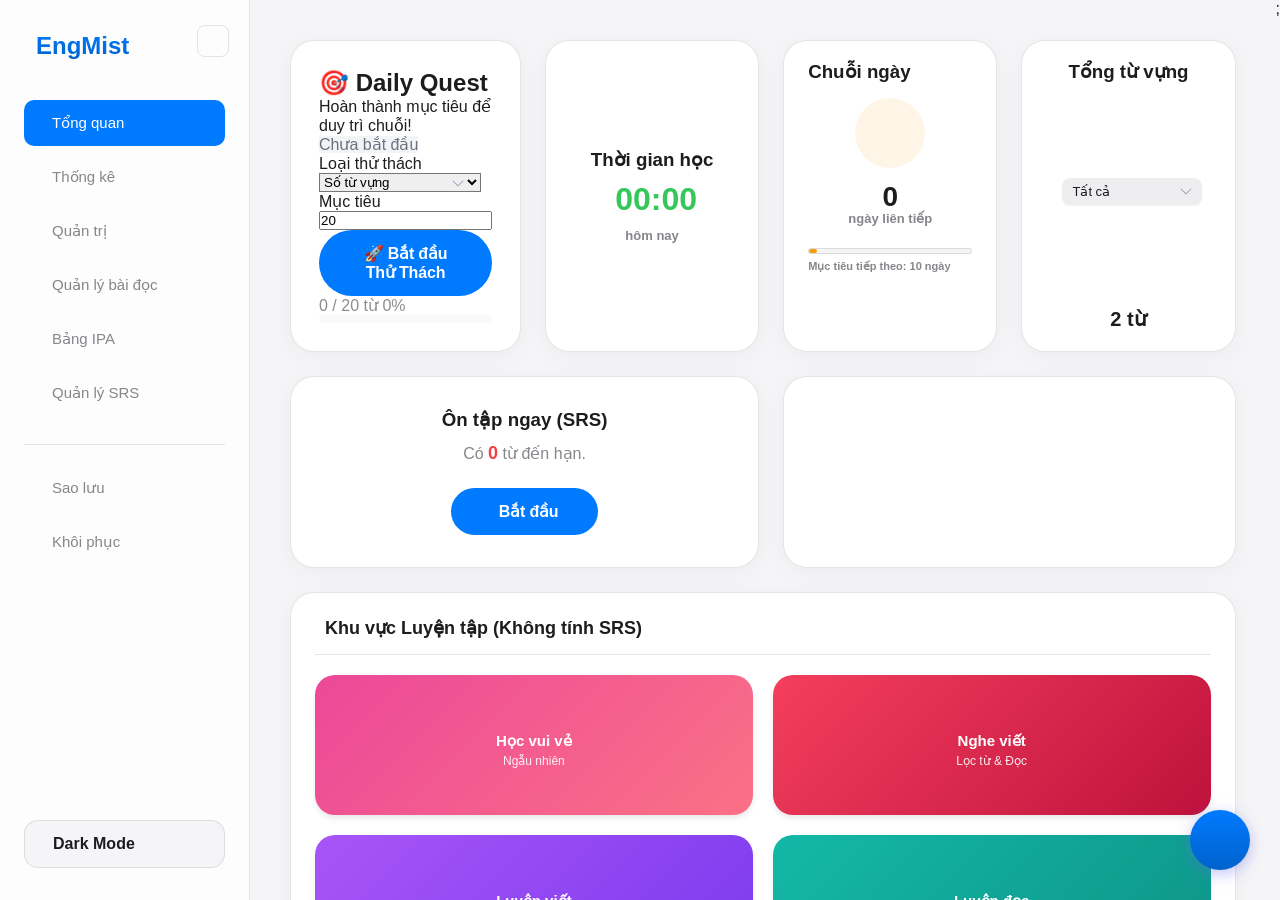
==== commit e4ad9c01: "Add files via upload" ====
--- a/index.html
+++ b/index.html
@@ -108,45 +108,74 @@
                 <!-- View: Dashboard -->
                 <div id="dashboard-view">
                     <div class="dashboard-grid">
-                        <div class="bento-card card-welcome">
-                            <div class="firework-1"></div>
-                            <div class="firework-2"></div>
-
-                            <div class="tet-decor-left"></div>
-                            <div class="tet-decor-right"></div>
-
-                            <div class="welcome-content">
-                                <h2>
-                                    Hello, <span id="user-name">Khoa</span>! 👋
-                                </h2>
-                                <p style="margin-top: 5px; opacity: 0.9">
-                                    Khai bút đầu xuân - Từ vựng tuôn trào! ✍️
-                                </p>
-
-                                <div style="margin-top: 20px">
-                                    <span
-                                        style="
-                                            background: rgba(
-                                                255,
-                                                255,
-                                                255,
-                                                0.15
-                                            );
-                                            padding: 6px 14px;
-                                            border-radius: 20px;
-                                            font-size: 13px;
-                                            font-weight: 700;
-                                            border: 1px solid
-                                                rgba(255, 240, 0, 0.3); /* Viền vàng nhẹ */
-                                            backdrop-filter: blur(4px);
-                                            color: #fffbeb;
-                                            display: inline-flex;
-                                            align-items: center;
-                                            gap: 6px;
-                                        "
+                        <div class="bento-card daily-quest-card">
+                            <div class="quest-header">
+                                <div class="quest-info">
+                                    <h2>🎯 Daily Quest</h2>
+                                    <p>Hoàn thành mục tiêu để duy trì chuỗi!</p>
+                                </div>
+                                <span id="quest-badge" class="quest-badge"
+                                    >Chưa bắt đầu</span
+                                >
+                            </div>
+
+                            <div id="quest-settings" class="quest-options">
+                                <div class="input-group">
+                                    <label>Loại thử thách</label>
+                                    <select
+                                        id="target-type"
+                                        class="quest-input"
                                     >
-                                        🌸 Xuân Bính Ngọ 2026
-                                    </span>
+                                        <option value="words">
+                                            Số từ vựng
+                                        </option>
+                                        <option value="time">
+                                            Thời gian (Phút)
+                                        </option>
+                                    </select>
+                                </div>
+                                <div class="input-group">
+                                    <label>Mục tiêu</label>
+                                    <input
+                                        type="number"
+                                        id="target-val"
+                                        value="20"
+                                        min="1"
+                                        class="quest-input"
+                                    />
+                                </div>
+                            </div>
+
+                            <button
+                                id="btn-start-quest"
+                                onclick="startChallenge()"
+                                class="quest-btn start-btn"
+                            >
+                                🚀 Bắt đầu Thử Thách
+                            </button>
+
+                            <button
+                                id="btn-reset-quest"
+                                onclick="resetChallenge()"
+                                class="quest-btn reset-btn"
+                                style="display: none"
+                            >
+                                ✨ Tạo thử thách mới
+                            </button>
+
+                            <div
+                                id="quest-progress-area"
+                                class="quest-progress"
+                            >
+                                <div class="progress-labels">
+                                    <span id="quest-count">0 / 20</span>
+                                    <span id="quest-percent">0%</span>
+                                </div>
+                                <div class="progress-track">
+                                    <div
+                                        id="quest-bar"
+                                        class="progress-fill"
+                                    ></div>
                                 </div>
                             </div>
                         </div>
@@ -680,6 +709,81 @@
                                 "
                             ></div>
                         </div>
+
+                        <div class="quest-header" style="margin-bottom: 25px">
+                            <div class="quest-info">
+                                <h2>🎯 Daily Quest</h2>
+                                <p>Thống kê 7 ngày gần nhất</p>
+                            </div>
+                            <div
+                                style="
+                                    display: flex;
+                                    gap: 8px;
+                                    font-size: 11px;
+                                    font-weight: 600;
+                                "
+                            >
+                                <div
+                                    style="
+                                        display: flex;
+                                        align-items: center;
+                                        gap: 4px;
+                                    "
+                                >
+                                    <div
+                                        style="
+                                            width: 8px;
+                                            height: 8px;
+                                            border-radius: 50%;
+                                            background: var(--primary);
+                                        "
+                                    ></div>
+                                    Từ vựng
+                                </div>
+                                <div
+                                    style="
+                                        display: flex;
+                                        align-items: center;
+                                        gap: 4px;
+                                    "
+                                >
+                                    <div
+                                        style="
+                                            width: 8px;
+                                            height: 8px;
+                                            border-radius: 50%;
+                                            background: var(--accent-orange);
+                                        "
+                                    ></div>
+                                    Thời gian
+                                </div>
+                            </div>
+                        </div>
+
+                        <button
+                            id="btn-start-quest"
+                            onclick="startChallenge()"
+                            class="quest-btn start-btn"
+                            style="margin-bottom: 20px"
+                        >
+                            🚀 Bắt đầu / Cập nhật
+                        </button>
+
+                        <div
+                            id="quest-chart-area"
+                            style="
+                                display: flex;
+                                align-items: flex-end;
+                                justify-content: space-between;
+                                height: 160px; /* Chiều cao cố định */
+                                padding-top: 10px;
+                                gap: 4px;
+                                border-top: 1px solid var(--border-color);
+                                margin-top: 10px;
+                                margin-bottom: 30px;
+                            "
+                        ></div>
+
                         <div
                             class="distribution-card"
                             style="
@@ -825,18 +929,6 @@
                                     style="font-size: 20px"
                                 ></i>
                             </button>
-
-                            <div
-                                style="
-                                    background: var(--primary-light);
-                                    color: var(--primary);
-                                    padding: 8px 16px;
-                                    border-radius: 20px;
-                                    font-weight: 700;
-                                "
-                            >
-                                <span id="session-progress">0/0</span>
-                            </div>
                         </div>
                     </div>
                     <div class="study-grid">
@@ -4275,11 +4367,18 @@
                     appState = JSON.parse(savedData);
                     if (!appState.cards || appState.cards.length === 0)
                         appState.cards = seedData;
-                    if (!appState.readings) appState.readings = seedReadings; // Init readings if missing
+                    if (!appState.readings) appState.readings = seedReadings;
                 } else {
+                    // NẾU LÀ NGƯỜI DÙNG MỚI (HOẶC MÁY MỚI)
                     appState.cards = seedData;
                     appState.readings = seedReadings;
-                    saveData();
+
+                    // --- SỬA LỖI RESET DATA ---
+                    // Chỉ lưu vào localStorage, KHÔNG gọi saveData() để tránh ghi đè lên Cloud
+                    localStorage.setItem(
+                        "engmist_data",
+                        JSON.stringify(appState),
+                    );
                 }
                 if (!appState.dailyLogs) appState.dailyLogs = {};
                 if (!appState.dailyTime) appState.dailyTime = {};
@@ -4298,6 +4397,8 @@
                 appState.readings = seedReadings;
                 saveData();
             }
+
+            initDailyChallenge();
         }
 
         function renderTopicOptions() {
@@ -4943,29 +5044,29 @@
                 }
 
                 const barHtml = `
-            <div style="display: flex; flex-direction: column; align-items: center; flex: 1; transition: 0.3s;">
-                <div style="font-size: 11px; color: var(--text-muted); margin-bottom: 5px; font-weight: 700; opacity: ${timeInMinutes > 0 ? 1 : 0};">
-                    ${timeInMinutes}p
-                </div>
-                <div style="width: 100%; max-width: 35px; height: 100px; background: var(--border-color); border-radius: 8px; position: relative; overflow: hidden; cursor: pointer;" title="Ngày ${dateMonthLabel}: ${timeInMinutes} phút">
-                    <div style="position: absolute; bottom: 0; left: 0; width: 100%; height: ${heightPercent}%; background: var(--primary-gradient); border-radius: 8px; transition: height 0.5s ease-out;"></div>
-                </div>
-                <div style="font-size: 11px; font-weight: 600; color: ${day === realTodayStr ? "var(--accent-purple)" : "var(--text-main)"}; margin-top: 8px; text-align: center; line-height: 1.4;">
-                    ${shortDay}<br>
-                    <span style="font-weight: 400; font-size: 10px; color: var(--text-muted);">${dateMonthLabel}</span>
-                </div>
-            </div>
-        `;
+                    <div style="display: flex; flex-direction: column; align-items: center; flex: 1; transition: 0.3s;">
+                        <div style="font-size: 11px; color: var(--text-muted); margin-bottom: 5px; font-weight: 700; opacity: ${timeInMinutes > 0 ? 1 : 0};">
+                            ${timeInMinutes}p
+                        </div>
+                        <div style="width: 100%; max-width: 35px; height: 100px; background: var(--border-color); border-radius: 8px; position: relative; overflow: hidden; cursor: pointer;" title="Ngày ${dateMonthLabel}: ${timeInMinutes} phút">
+                            <div style="position: absolute; bottom: 0; left: 0; width: 100%; height: ${heightPercent}%; background: var(--primary-gradient); border-radius: 8px; transition: height 0.5s ease-out;"></div>
+                        </div>
+                        <div style="font-size: 11px; font-weight: 600; color: ${day === realTodayStr ? "var(--accent-purple)" : "var(--text-main)"}; margin-top: 8px; text-align: center; line-height: 1.4;">
+                            ${shortDay}<br>
+                            <span style="font-weight: 400; font-size: 10px; color: var(--text-muted);">${dateMonthLabel}</span>
+                        </div>
+                    </div>
+                `;
                 chartContainer.insertAdjacentHTML("beforeend", barHtml);
             });
         }
 
         function renderStats() {
             /* =========================================
-               PHẦN 1: BIỂU ĐỒ CỘT (LEVEL CHART)
-               - Tự động chọn thang đo (Scale) phù hợp
-               - Có lưới ngang và trục tung
-               ========================================= */
+                       PHẦN 1: BIỂU ĐỒ CỘT (LEVEL CHART)
+                       - Tự động chọn thang đo (Scale) phù hợp
+                       - Có lưới ngang và trục tung
+                       ========================================= */
             renderDailyTimeChart();
             // 1. Tính toán số lượng từ theo 4 cấp độ
             const level1 = appState.cards.filter(
@@ -5069,10 +5170,10 @@
                     colWrapper.className = "chart-col-wrapper";
 
                     colWrapper.innerHTML = `
-                        <div class="chart-val-top" style="color: ${item.color}">${item.count}</div>
-                        <div class="chart-bar-col" style="height: ${heightPercent}%; background-color: ${item.color};" title="${item.label}: ${item.count}"></div>
-                        <div class="chart-label-bottom">${item.label}</div>
-                    `;
+                                <div class="chart-val-top" style="color: ${item.color}">${item.count}</div>
+                                <div class="chart-bar-col" style="height: ${heightPercent}%; background-color: ${item.color};" title="${item.label}: ${item.count}"></div>
+                                <div class="chart-label-bottom">${item.label}</div>
+                            `;
 
                     chartArea.appendChild(colWrapper);
                 });
@@ -5087,8 +5188,8 @@
             }
 
             /* =========================================
-               PHẦN 2: BIỂU ĐỒ NHIỆT (GITHUB STYLE MÀU XANH CŨ & FULL CHIỀU NGANG)
-               ========================================= */
+                       PHẦN 2: BIỂU ĐỒ NHIỆT (GITHUB STYLE MÀU XANH CŨ & FULL CHIỀU NGANG)
+                       ========================================= */
             const heatmapContainer =
                 document.getElementById("contribution-graph");
             if (heatmapContainer) {
@@ -5212,24 +5313,24 @@
                     ? "rgba(0, 0, 0, 0.04)"
                     : "rgba(255, 255, 255, 0.05)";
                 legend.innerHTML = `
-                    <span>Ít</span>
-                    <div style="width: 14px; height: 14px; border-radius: 4px; background: ${emptyColor};"></div>
-                    <div style="width: 14px; height: 14px; border-radius: 4px; background: #d3f9d8;" title="Dưới 20 XP"></div>
-                    <div style="width: 14px; height: 14px; border-radius: 4px; background: #9be9a8;" title="20 - 50 XP"></div>
-                    <div style="width: 14px; height: 14px; border-radius: 4px; background: #40c463;" title="50 - 100 XP"></div>
-                    <div style="width: 14px; height: 14px; border-radius: 4px; background: #30a14e;" title="100 - 200 XP"></div>
-                    <div style="width: 14px; height: 14px; border-radius: 4px; background: #216e39;" title="Trên 200 XP"></div>
-                    <span>Nhiều</span>
-                `;
+                            <span>Ít</span>
+                            <div style="width: 14px; height: 14px; border-radius: 4px; background: ${emptyColor};"></div>
+                            <div style="width: 14px; height: 14px; border-radius: 4px; background: #d3f9d8;" title="Dưới 20 XP"></div>
+                            <div style="width: 14px; height: 14px; border-radius: 4px; background: #9be9a8;" title="20 - 50 XP"></div>
+                            <div style="width: 14px; height: 14px; border-radius: 4px; background: #40c463;" title="50 - 100 XP"></div>
+                            <div style="width: 14px; height: 14px; border-radius: 4px; background: #30a14e;" title="100 - 200 XP"></div>
+                            <div style="width: 14px; height: 14px; border-radius: 4px; background: #216e39;" title="Trên 200 XP"></div>
+                            <span>Nhiều</span>
+                        `;
                 heatmapContainer.appendChild(legend);
             }
 
             /* =========================================
-               PHẦN 3: TỪ CẦN CẢI THIỆN (WEAK WORDS)
-               - Hiển thị TẤT CẢ từ đang học (Stability > 0)
-               - Sắp xếp từ yếu nhất lên đầu
-               - Bỏ phần Huy hiệu (Badge)
-               ========================================= */
+                       PHẦN 3: TỪ CẦN CẢI THIỆN (WEAK WORDS)
+                       - Hiển thị TẤT CẢ từ đang học (Stability > 0)
+                       - Sắp xếp từ yếu nhất lên đầu
+                       - Bỏ phần Huy hiệu (Badge)
+                       ========================================= */
             const weakList = document.getElementById("weak-words-list");
             if (weakList) {
                 weakList.innerHTML = "";
@@ -5262,17 +5363,17 @@
                         item.className = "weak-item";
 
                         item.innerHTML = `
-                            <div style="display:flex; align-items:center; gap:12px; overflow:hidden;">
-                                <div style="width:6px; height:6px; background:${alertColor}; border-radius:50%; flex-shrink:0;"></div>
-                                <div style="overflow:hidden;">
-                                    <div style="font-weight:700; color:var(--text-main); white-space:nowrap; overflow:hidden; text-overflow:ellipsis;">${w.word}</div>
-                                    <div style="font-size:12px; color:var(--text-muted); white-space:nowrap; overflow:hidden; text-overflow:ellipsis;">${w.meaning}</div>
-                                </div>
-                            </div>
-                            <div style="font-size:11px; font-weight:700; color:${alertColor}; background:${bgColor}; padding:4px 8px; border-radius:6px; margin-left:10px; flex-shrink:0;">
-                                ${timeStr}
-                            </div>
-                        `;
+                                    <div style="display:flex; align-items:center; gap:12px; overflow:hidden;">
+                                        <div style="width:6px; height:6px; background:${alertColor}; border-radius:50%; flex-shrink:0;"></div>
+                                        <div style="overflow:hidden;">
+                                            <div style="font-weight:700; color:var(--text-main); white-space:nowrap; overflow:hidden; text-overflow:ellipsis;">${w.word}</div>
+                                            <div style="font-size:12px; color:var(--text-muted); white-space:nowrap; overflow:hidden; text-overflow:ellipsis;">${w.meaning}</div>
+                                        </div>
+                                    </div>
+                                    <div style="font-size:11px; font-weight:700; color:${alertColor}; background:${bgColor}; padding:4px 8px; border-radius:6px; margin-left:10px; flex-shrink:0;">
+                                        ${timeStr}
+                                    </div>
+                                `;
 
                         item.style.cursor = "pointer";
                         item.title = "Bấm để nghe phát âm";
@@ -5411,12 +5512,12 @@
             const allDiv = document.createElement("div");
             allDiv.className = "topic-option-card selected";
             allDiv.innerHTML = `
-        <div class="topic-info">
-            <div class="topic-icon-wrapper"><span class="topic-icon">🌟</span></div>
-            Tất cả chủ đề
-        </div>
-        <div class="topic-count">${totalCountLabel}</div>
-    `;
+                <div class="topic-info">
+                    <div class="topic-icon-wrapper"><span class="topic-icon">🌟</span></div>
+                    Tất cả chủ đề
+                </div>
+                <div class="topic-count">${totalCountLabel}</div>
+            `;
             allDiv.onclick = () => selectTopic(allDiv, "");
             container.appendChild(allDiv);
             document.getElementById("selected-topic-val").value = "";
@@ -5453,12 +5554,12 @@
                     const div = document.createElement("div");
                     div.className = "topic-option-card";
                     div.innerHTML = `
-                <div class="topic-info">
-                    <div class="topic-icon-wrapper"><span class="topic-icon">${getTopicIcon(topic)}</span></div>
-                    ${topic}
-                </div>
-                <div class="topic-count">${countLabel}</div>
-            `;
+                        <div class="topic-info">
+                            <div class="topic-icon-wrapper"><span class="topic-icon">${getTopicIcon(topic)}</span></div>
+                            ${topic}
+                        </div>
+                        <div class="topic-count">${countLabel}</div>
+                    `;
                     div.onclick = () => selectTopic(div, topic);
                     container.appendChild(div);
                 }
@@ -5618,18 +5719,18 @@
                     item.title = `Chủ đề: ${reading.topic} | ${reading.title}`;
 
                     item.innerHTML = `
-                <div style="display:flex; align-items:center; gap:10px; flex:1; overflow:hidden;">
-                    <div style="width:6px; height:6px; background:var(--primary); border-radius:50%; flex-shrink:0;"></div>
-
-                    <div style="font-size:13px; font-weight:600; color:var(--text-main); white-space:nowrap; overflow:hidden; text-overflow:ellipsis;">
-                        ${reading.title}
-                    </div>
-                </div>
-
-                <div style="font-size:10px; font-weight:700; color:var(--text-muted); background:var(--bg-body); border:1px solid var(--border-color); padding:2px 6px; border-radius:4px; margin-left:8px; flex-shrink:0;">
-                    GĐ ${reading.stage}
-                </div>
-            `;
+                        <div style="display:flex; align-items:center; gap:10px; flex:1; overflow:hidden;">
+                            <div style="width:6px; height:6px; background:var(--primary); border-radius:50%; flex-shrink:0;"></div>
+
+                            <div style="font-size:13px; font-weight:600; color:var(--text-main); white-space:nowrap; overflow:hidden; text-overflow:ellipsis;">
+                                ${reading.title}
+                            </div>
+                        </div>
+
+                        <div style="font-size:10px; font-weight:700; color:var(--text-muted); background:var(--bg-body); border:1px solid var(--border-color); padding:2px 6px; border-radius:4px; margin-left:8px; flex-shrink:0;">
+                            GĐ ${reading.stage}
+                        </div>
+                    `;
 
                     item.onclick = () => {
                         closeModal("reading-select-modal");
@@ -5736,11 +5837,11 @@
                 processedContent = processedContent.replace(regex, (match) => {
                     const key = `___PH_${placeholderCount}___`;
                     placeholders[key] = `<span class="highlight-word"
-                                               data-meaning="${card.meaning}"
-                                               onclick="speakWord(this.innerText); event.stopPropagation();"
-                                               title="Bấm để nghe: ${match}">
-                                               ${match}
-                                         </span>`;
+                                                       data-meaning="${card.meaning}"
+                                                       onclick="speakWord(this.innerText); event.stopPropagation();"
+                                                       title="Bấm để nghe: ${match}">
+                                                       ${match}
+                                                 </span>`;
                     placeholderCount++;
                     return key;
                 });
@@ -5804,16 +5905,16 @@
             changeBtn.innerHTML =
                 '<i class="ph-bold ph-list"></i> <span style="font-size:13px">Chọn bài</span>';
             changeBtn.style.cssText = `
-                background: var(--surface);
-                color: var(--text-muted);
-                border: 1px solid var(--border-color);
-                padding: 6px 12px;
-                border-radius: 12px;
-                font-weight: 600;
-                cursor: pointer;
-                display: flex; align-items: center; gap: 6px;
-                transition: all 0.2s;
-            `;
+                        background: var(--surface);
+                        color: var(--text-muted);
+                        border: 1px solid var(--border-color);
+                        padding: 6px 12px;
+                        border-radius: 12px;
+                        font-weight: 600;
+                        cursor: pointer;
+                        display: flex; align-items: center; gap: 6px;
+                        transition: all 0.2s;
+                    `;
             changeBtn.onclick = () => {
                 window.speechSynthesis.cancel(); // Tắt tiếng khi chuyển
                 openTopicModal("reading");
@@ -5832,17 +5933,17 @@
             playBtn.innerHTML =
                 '<i class="ph-fill ph-play"></i> <span style="font-size:13px">Nghe bài</span>';
             playBtn.style.cssText = `
-                background: var(--primary);
-                color: white;
-                border: none;
-                padding: 6px 16px;
-                border-radius: 12px;
-                font-weight: 600;
-                cursor: pointer;
-                display: flex; align-items: center; gap: 6px;
-                box-shadow: 0 2px 5px rgba(0,0,0,0.1);
-                transition: all 0.2s;
-            `;
+                        background: var(--primary);
+                        color: white;
+                        border: none;
+                        padding: 6px 16px;
+                        border-radius: 12px;
+                        font-weight: 600;
+                        cursor: pointer;
+                        display: flex; align-items: center; gap: 6px;
+                        box-shadow: 0 2px 5px rgba(0,0,0,0.1);
+                        transition: all 0.2s;
+                    `;
 
             // Logic Đọc (Chỉ 1 nút)
             let isSpeaking = false;
@@ -6337,30 +6438,30 @@
                     }
 
                     return `
-    <tr>
-        <td>${displayIndex}</td>
-        <td><input type="checkbox" class="card-checkbox" value="${card.id}"></td>
-        <td style="font-weight:700; color:var(--text-main)">
-            ${wordDisplay}
-            <br> <span style="font-weight:400; color:var(--text-muted); font-size:12px">${
-                card.ipa || ""
-            }</span>
-        </td>
-        <td>${imageHtml}</td>
-        <td><span class="topic-tag">${card.topic}</span></td>
-        <td><span style="font-weight:700">${card.stage}</span></td>
-        <td>${card.meaning}</td>
-        <td style="text-align:right">
-            <button class="action-btn" style="background:#f1f5f9; color:var(--text-main)" onclick="speakWord('${safeWord}')"><i class="ph-bold ph-speaker-high"></i></button>
-            <button class="action-btn" style="background:var(--primary-light); color:var(--primary)" onclick="openEditModal(${
-                card.id
-            })"><i class="ph-bold ph-pencil-simple"></i></button>
-            <button class="action-btn" style="background:#fee2e2; color:#ef4444" onclick="deleteCard(${
-                card.id
-            })"><i class="ph-bold ph-trash"></i></button>
-        </td>
-    </tr>
-`;
+            <tr>
+                <td>${displayIndex}</td>
+                <td><input type="checkbox" class="card-checkbox" value="${card.id}"></td>
+                <td style="font-weight:700; color:var(--text-main)">
+                    ${wordDisplay}
+                    <br> <span style="font-weight:400; color:var(--text-muted); font-size:12px">${
+                        card.ipa || ""
+                    }</span>
+                </td>
+                <td>${imageHtml}</td>
+                <td><span class="topic-tag">${card.topic}</span></td>
+                <td><span style="font-weight:700">${card.stage}</span></td>
+                <td>${card.meaning}</td>
+                <td style="text-align:right">
+                    <button class="action-btn" style="background:#f1f5f9; color:var(--text-main)" onclick="speakWord('${safeWord}')"><i class="ph-bold ph-speaker-high"></i></button>
+                    <button class="action-btn" style="background:var(--primary-light); color:var(--primary)" onclick="openEditModal(${
+                        card.id
+                    })"><i class="ph-bold ph-pencil-simple"></i></button>
+                    <button class="action-btn" style="background:#fee2e2; color:#ef4444" onclick="deleteCard(${
+                        card.id
+                    })"><i class="ph-bold ph-trash"></i></button>
+                </td>
+            </tr>
+        `;
                 })
                 .join("");
 
@@ -6397,33 +6498,33 @@
 
             // HTML cho thanh điều hướng
             paginationDiv.innerHTML = `
-        <div style="font-size: 13px; color: var(--text-muted);">
-            Tổng: <b>${totalItems}</b> từ
-        </div>
-        <div style="display: flex; align-items: center; gap: 10px;">
-            <button onclick="changeAdminPage(-1)" 
-                style="padding: 6px 12px; border-radius: 8px; border: 1px solid var(--border-color); background: var(--surface); cursor: pointer; display: flex; align-items: center; gap: 5px; ${
-                    adminCurrentPage === 1
-                        ? "opacity: 0.5; pointer-events: none;"
-                        : ""
-                }">
-                <i class="ph-bold ph-caret-left"></i> Trước
-            </button>
-            
-            <span style="font-size: 13px; font-weight: 700; color: var(--text-main); min-width: 80px; text-align: center;">
-                Trang ${adminCurrentPage} / ${totalPages}
-            </span>
-            
-            <button onclick="changeAdminPage(1)" 
-                style="padding: 6px 12px; border-radius: 8px; border: 1px solid var(--border-color); background: var(--surface); cursor: pointer; display: flex; align-items: center; gap: 5px; ${
-                    adminCurrentPage === totalPages
-                        ? "opacity: 0.5; pointer-events: none;"
-                        : ""
-                }">
-                Sau <i class="ph-bold ph-caret-right"></i>
-            </button>
-        </div>
-    `;
+                <div style="font-size: 13px; color: var(--text-muted);">
+                    Tổng: <b>${totalItems}</b> từ
+                </div>
+                <div style="display: flex; align-items: center; gap: 10px;">
+                    <button onclick="changeAdminPage(-1)"
+                        style="padding: 6px 12px; border-radius: 8px; border: 1px solid var(--border-color); background: var(--surface); cursor: pointer; display: flex; align-items: center; gap: 5px; ${
+                            adminCurrentPage === 1
+                                ? "opacity: 0.5; pointer-events: none;"
+                                : ""
+                        }">
+                        <i class="ph-bold ph-caret-left"></i> Trước
+                    </button>
+
+                    <span style="font-size: 13px; font-weight: 700; color: var(--text-main); min-width: 80px; text-align: center;">
+                        Trang ${adminCurrentPage} / ${totalPages}
+                    </span>
+
+                    <button onclick="changeAdminPage(1)"
+                        style="padding: 6px 12px; border-radius: 8px; border: 1px solid var(--border-color); background: var(--surface); cursor: pointer; display: flex; align-items: center; gap: 5px; ${
+                            adminCurrentPage === totalPages
+                                ? "opacity: 0.5; pointer-events: none;"
+                                : ""
+                        }">
+                        Sau <i class="ph-bold ph-caret-right"></i>
+                    </button>
+                </div>
+            `;
         }
 
         // --- THÊM MỚI: HÀM XỬ LÝ CHUYỂN TRANG ---
@@ -6751,6 +6852,8 @@
             // 3. LƯU DỮ LIỆU
             saveData();
 
+            handleQuestProgress();
+
             // 4. CHUYỂN SANG MÀN HÌNH VIẾT
             switchToWritingPhase();
 
@@ -6910,23 +7013,23 @@
                         : "—";
 
                     return `
-            <tr>
-                <td>${displayIndex}</td>
-                <td style="font-weight:700">${card.word}</td>
-                <td>${statusHtml}</td>
-                <td>${card.difficulty.toFixed(2)}</td>
-                <td>${card.stability.toFixed(2)} days</td>
-                <td>${dueDateStr}</td>
-                <td>${lastReviewStr}</td>
-                <td>
-                    <button class="action-btn" onclick="openSRSEdit(${
-                        card.id
-                    })" title="Chỉnh sửa SRS">
-                        <i class="ph-bold ph-faders"></i>
-                    </button>
-                </td>
-            </tr>
-        `;
+                    <tr>
+                        <td>${displayIndex}</td>
+                        <td style="font-weight:700">${card.word}</td>
+                        <td>${statusHtml}</td>
+                        <td>${card.difficulty.toFixed(2)}</td>
+                        <td>${card.stability.toFixed(2)} days</td>
+                        <td>${dueDateStr}</td>
+                        <td>${lastReviewStr}</td>
+                        <td>
+                            <button class="action-btn" onclick="openSRSEdit(${
+                                card.id
+                            })" title="Chỉnh sửa SRS">
+                                <i class="ph-bold ph-faders"></i>
+                            </button>
+                        </td>
+                    </tr>
+                `;
                 })
                 .join("");
 
@@ -6966,33 +7069,33 @@
             paginationDiv.style.display = "flex";
 
             paginationDiv.innerHTML = `
-        <div style="font-size: 13px; color: var(--text-muted);">
-            Tổng: <b>${totalItems}</b> từ
-        </div>
-        <div style="display: flex; align-items: center; gap: 10px;">
-            <button onclick="changeSRSPage(-1)" 
-                style="padding: 6px 12px; border-radius: 8px; border: 1px solid var(--border-color); background: var(--surface); cursor: pointer; display: flex; align-items: center; gap: 5px; ${
-                    srsCurrentPage === 1
-                        ? "opacity: 0.5; pointer-events: none;"
-                        : ""
-                }">
-                <i class="ph-bold ph-caret-left"></i> Trước
-            </button>
-            
-            <span style="font-size: 13px; font-weight: 700; color: var(--text-main); min-width: 80px; text-align: center;">
-                Trang ${srsCurrentPage} / ${totalPages}
-            </span>
-            
-            <button onclick="changeSRSPage(1)" 
-                style="padding: 6px 12px; border-radius: 8px; border: 1px solid var(--border-color); background: var(--surface); cursor: pointer; display: flex; align-items: center; gap: 5px; ${
-                    srsCurrentPage === totalPages
-                        ? "opacity: 0.5; pointer-events: none;"
-                        : ""
-                }">
-                Sau <i class="ph-bold ph-caret-right"></i>
-            </button>
-        </div>
-    `;
+                <div style="font-size: 13px; color: var(--text-muted);">
+                    Tổng: <b>${totalItems}</b> từ
+                </div>
+                <div style="display: flex; align-items: center; gap: 10px;">
+                    <button onclick="changeSRSPage(-1)"
+                        style="padding: 6px 12px; border-radius: 8px; border: 1px solid var(--border-color); background: var(--surface); cursor: pointer; display: flex; align-items: center; gap: 5px; ${
+                            srsCurrentPage === 1
+                                ? "opacity: 0.5; pointer-events: none;"
+                                : ""
+                        }">
+                        <i class="ph-bold ph-caret-left"></i> Trước
+                    </button>
+
+                    <span style="font-size: 13px; font-weight: 700; color: var(--text-main); min-width: 80px; text-align: center;">
+                        Trang ${srsCurrentPage} / ${totalPages}
+                    </span>
+
+                    <button onclick="changeSRSPage(1)"
+                        style="padding: 6px 12px; border-radius: 8px; border: 1px solid var(--border-color); background: var(--surface); cursor: pointer; display: flex; align-items: center; gap: 5px; ${
+                            srsCurrentPage === totalPages
+                                ? "opacity: 0.5; pointer-events: none;"
+                                : ""
+                        }">
+                        Sau <i class="ph-bold ph-caret-right"></i>
+                    </button>
+                </div>
+            `;
         }
 
         // --- HÀM CHUYỂN TRANG SRS ---
@@ -7558,11 +7661,11 @@
             // Kiểm tra nếu chưa có dữ liệu
             if (!appState.readings || appState.readings.length === 0) {
                 tbody.innerHTML = `
-                    <tr>
-                        <td colspan="6" style="text-align:center; padding:30px; color:var(--text-muted);">
-                            Chưa có bài đọc nào. Hãy bấm "Thêm bài đọc" để tạo mới!
-                        </td>
-                    </tr>`;
+                            <tr>
+                                <td colspan="6" style="text-align:center; padding:30px; color:var(--text-muted);">
+                                    Chưa có bài đọc nào. Hãy bấm "Thêm bài đọc" để tạo mới!
+                                </td>
+                            </tr>`;
                 return;
             }
 
@@ -7577,34 +7680,34 @@
                 }
 
                 tr.innerHTML = `
-                    <td>${index + 1}</td>
-                    <td style="font-weight:700; color:var(--primary)">${
-                        reading.title
-                    }</td>
-                    <td>
-                      <span class="topic-tag">
-            ${reading.topic}
-        </span>
-                    </td>
-                    <td><span style="font-weight:700">GĐ ${
-                        reading.stage
-                    }</span></td>
-                    <td style="color:var(--text-muted); font-size:13px; font-style:italic;">${previewContent}</td>
-                    <td style="text-align:right">
-                        <button class="action-btn" style="background:var(--primary-light); color:var(--primary)"
-                                onclick="openReadingEditor(${
-                                    reading.id
-                                })" title="Sửa">
-                            <i class="ph-bold ph-pencil-simple"></i>
-                        </button>
-                        <button class="action-btn" style="background:#fee2e2; color:#ef4444"
-                                onclick="deleteReading(${
-                                    reading.id
-                                })" title="Xóa">
-                            <i class="ph-bold ph-trash"></i>
-                        </button>
-                    </td>
-                `;
+                            <td>${index + 1}</td>
+                            <td style="font-weight:700; color:var(--primary)">${
+                                reading.title
+                            }</td>
+                            <td>
+                              <span class="topic-tag">
+                    ${reading.topic}
+                </span>
+                            </td>
+                            <td><span style="font-weight:700">GĐ ${
+                                reading.stage
+                            }</span></td>
+                            <td style="color:var(--text-muted); font-size:13px; font-style:italic;">${previewContent}</td>
+                            <td style="text-align:right">
+                                <button class="action-btn" style="background:var(--primary-light); color:var(--primary)"
+                                        onclick="openReadingEditor(${
+                                            reading.id
+                                        })" title="Sửa">
+                                    <i class="ph-bold ph-pencil-simple"></i>
+                                </button>
+                                <button class="action-btn" style="background:#fee2e2; color:#ef4444"
+                                        onclick="deleteReading(${
+                                            reading.id
+                                        })" title="Xóa">
+                                    <i class="ph-bold ph-trash"></i>
+                                </button>
+                            </td>
+                        `;
                 tbody.appendChild(tr);
             });
         }
@@ -7624,10 +7727,10 @@
                 }
 
                 div.innerHTML = `
-                    <div class="ipa-symbol">${item.symbol}</div>
-                    <div class="ipa-word">${item.word}</div>
-                    <i class="ph-fill ph-speaker-high ipa-play-icon"></i>
-                `;
+                            <div class="ipa-symbol">${item.symbol}</div>
+                            <div class="ipa-word">${item.word}</div>
+                            <i class="ph-fill ph-speaker-high ipa-play-icon"></i>
+                        `;
 
                 // Khi click thì đọc từ ví dụ
                 div.onclick = () => {
@@ -8098,9 +8201,9 @@
                 reviewedToday.forEach((c) => {
                     const tr = document.createElement("tr");
                     tr.innerHTML = `
-                <td style="padding: 8px 4px; font-weight: 700; color: var(--primary); border-bottom: 1px solid var(--border-color);">${c.word}</td>
-                <td style="padding: 8px 4px; font-size: 13px; color: var(--text-main); border-bottom: 1px solid var(--border-color);">${c.meaning}</td>
-            `;
+                        <td style="padding: 8px 4px; font-weight: 700; color: var(--primary); border-bottom: 1px solid var(--border-color);">${c.word}</td>
+                        <td style="padding: 8px 4px; font-size: 13px; color: var(--text-main); border-bottom: 1px solid var(--border-color);">${c.meaning}</td>
+                    `;
                     tbody.appendChild(tr);
                 });
             }
@@ -8335,17 +8438,17 @@
             overlay.id = "note-expand-overlay";
 
             overlay.innerHTML = `
-        <div class="expanded-note-box">
-            <div style="display:flex; justify-content:space-between; margin-bottom:15px;">
-                <h3 style="color:var(--primary)">Ghi chú chi tiết</h3>
-                <button onclick="closeExpandNote()" style="background:none; border:none; font-size:24px; cursor:pointer; color:var(--text-muted)">&times;</button>
-            </div>
-            <textarea id="big-note-input" spellcheck="false" class="expanded-textarea" placeholder="Viết ghi chú thoải mái tại đây...">${tempNoteContent}</textarea>
-            <div style="margin-top:15px; text-align:right;">
-                <button onclick="closeExpandNote()" class="start-btn" style="padding:10px 24px;">Lưu & Đóng</button>
-            </div>
-        </div>
-    `;
+                <div class="expanded-note-box">
+                    <div style="display:flex; justify-content:space-between; margin-bottom:15px;">
+                        <h3 style="color:var(--primary)">Ghi chú chi tiết</h3>
+                        <button onclick="closeExpandNote()" style="background:none; border:none; font-size:24px; cursor:pointer; color:var(--text-muted)">&times;</button>
+                    </div>
+                    <textarea id="big-note-input" spellcheck="false" class="expanded-textarea" placeholder="Viết ghi chú thoải mái tại đây...">${tempNoteContent}</textarea>
+                    <div style="margin-top:15px; text-align:right;">
+                        <button onclick="closeExpandNote()" class="start-btn" style="padding:10px 24px;">Lưu & Đóng</button>
+                    </div>
+                </div>
+            `;
 
             document.body.appendChild(overlay);
 
@@ -8717,6 +8820,431 @@
             if (panel) panel.classList.remove("active");
             if (overlay) overlay.classList.remove("show");
         };
+
+        /* --- LOGIC DAILY CHALLENGE (MỚI) --- */
+
+        // 1. Hàm khởi chạy (Gọi trong init)
+        window.initDailyChallenge = function () {
+            const today = new Date().toDateString();
+
+            // Kiểm tra dữ liệu cũ
+            if (!appState.challenge) {
+                appState.challenge = {
+                    date: today,
+                    type: "words",
+                    target: 20,
+                    current: 0,
+                    timeSpent: 0,
+                    completed: false,
+                    penalty: false,
+                };
+            }
+
+            // Nếu sang ngày mới
+            if (appState.challenge.date !== today) {
+                // Kiểm tra ngày hôm qua có hoàn thành không?
+                const yesterdayCompleted = appState.challenge.completed;
+
+                // Reset cho ngày mới
+                appState.challenge = {
+                    date: today,
+                    type: appState.challenge.type, // Giữ lại cài đặt cũ
+                    target: appState.challenge.target,
+                    current: 0,
+                    timeSpent: 0,
+                    completed: false,
+                    penalty: !yesterdayCompleted, // Nếu hôm qua chưa xong -> Bị phạt
+                };
+                saveData();
+            }
+
+            // Cập nhật UI lần đầu
+            document.getElementById("target-type").value =
+                appState.challenge.type;
+            document.getElementById("target-value").value =
+                appState.challenge.target;
+            renderChallengeUI();
+
+            // Bắt đầu đếm giờ (Nếu chọn chế độ Time)
+            setInterval(() => {
+                if (!document.hidden && !appState.challenge.completed) {
+                    appState.challenge.timeSpent++; // Cộng 1 giây
+                    if (appState.challenge.type === "time") {
+                        renderChallengeUI(); // Cập nhật thanh tiến độ
+                        if (appState.challenge.timeSpent % 60 === 0) saveData(); // Lưu mỗi phút
+                    }
+                }
+            }, 1000);
+        };
+
+        // 2. Hàm vẽ lại giao diện Challenge
+        window.renderChallengeUI = function () {
+            const ch = appState.challenge;
+            const isTime = ch.type === "time";
+
+            // Tính toán
+            let currentVal = isTime
+                ? Math.floor(ch.timeSpent / 60)
+                : ch.current;
+            let targetVal = parseInt(ch.target);
+            let percent = (currentVal / targetVal) * 100;
+            if (percent > 100) percent = 100;
+
+            // DOM Elements
+            const bar = document.getElementById("challenge-bar");
+            const badge = document.getElementById("challenge-badge");
+            const statusText = document.getElementById("challenge-status-text");
+            const penaltyAlert = document.getElementById("penalty-alert");
+
+            // Update Text
+            document.getElementById("progress-text").innerText =
+                `${currentVal} / ${targetVal} ${isTime ? "phút" : "từ"}`;
+            document.getElementById("progress-percent").innerText =
+                `${Math.round(percent)}%`;
+            bar.style.width = `${percent}%`;
+
+            // Update Trạng thái
+            if (currentVal >= targetVal) {
+                ch.completed = true;
+                badge.innerText = "Hoàn thành";
+                badge.style.background = "var(--success-color, #10b981)";
+                badge.style.color = "#fff";
+                bar.style.background = "var(--success-color, #10b981)";
+                statusText.innerText =
+                    "Tuyệt vời! Bạn đã xong mục tiêu hôm nay.";
+                penaltyAlert.style.display = "none";
+            } else {
+                ch.completed = false;
+                badge.innerText = "Đang chạy";
+                badge.style.background = "var(--surface-2)";
+                badge.style.color = "var(--text-main)";
+                bar.style.background = "var(--primary-color)";
+                statusText.innerText = ch.penalty
+                    ? "⚠️ BẠN ĐANG BỊ PHẠT! Hãy cố gắng hoàn thành gấp đôi."
+                    : "Cố lên! Đừng để bị phạt vào ngày mai.";
+
+                // Hiện cảnh báo phạt nếu đang bị phạt
+                penaltyAlert.style.display = ch.penalty ? "flex" : "none";
+                if (ch.penalty)
+                    penaltyAlert.innerHTML = `<i class="fa-solid fa-triangle-exclamation"></i> <span><b>BỊ PHẠT:</b> Hôm qua bạn lười học!</span>`;
+            }
+        };
+
+        // 3. Hàm xử lý khi người dùng chỉnh setting
+        window.updateChallengeSettings = function () {
+            appState.challenge.type =
+                document.getElementById("target-type").value;
+            appState.challenge.target = parseInt(
+                document.getElementById("target-value").value,
+            );
+            renderChallengeUI();
+            saveData();
+        };
+
+        /* --- LOGIC DAILY QUEST (AUTO TRACKING) --- */
+
+        // 1. Hàm khởi tạo (Chạy 1 lần khi load web)
+        /* --- LOGIC DAILY QUEST (FINAL VERSION) --- */
+
+        // 1. Khởi tạo
+        function initDailyQuest() {
+            const today = new Date().toDateString();
+
+            // Tạo cấu trúc dữ liệu nếu chưa có
+            if (!appState.challenge || appState.challenge.date !== today) {
+                appState.challenge = {
+                    date: today,
+                    isRunning: false, // Trạng thái đang chạy
+                    isFinished: false, // Trạng thái đã xong
+                    type: "words",
+                    target: 20,
+                    current: 0,
+                    timeSpent: 0,
+                };
+                saveData();
+            }
+
+            // Vẽ lại giao diện đúng trạng thái
+            renderQuestUI();
+
+            // Loop đếm giờ (Chạy ngầm)
+            setInterval(() => {
+                // Chỉ đếm khi ĐANG CHẠY (isRunning = true) và chưa xong
+                if (
+                    !document.hidden &&
+                    appState.challenge.isRunning &&
+                    !appState.challenge.isFinished
+                ) {
+                    appState.challenge.timeSpent++;
+
+                    // Nếu là chế độ Time -> Cập nhật UI
+                    if (appState.challenge.type === "time") {
+                        renderQuestUI();
+                        // Check hoàn thành
+                        if (
+                            Math.floor(appState.challenge.timeSpent / 60) >=
+                            appState.challenge.target
+                        ) {
+                            finishChallenge();
+                        }
+                        if (appState.challenge.timeSpent % 60 === 0) saveData();
+                    }
+                }
+            }, 1000);
+        }
+
+        // --- HÀM XỬ LÝ TIẾN ĐỘ QUEST (Dùng chung cho cả Chuột & Phím) ---
+        function handleQuestProgress() {
+            // Chỉ xử lý nếu Quest đang chạy, chưa xong và là loại "Số từ"
+            if (
+                appState.challenge.isRunning &&
+                !appState.challenge.isFinished &&
+                appState.challenge.type === "words"
+            ) {
+                // 1. Lưu vào biểu đồ cột
+                saveQuestProgress("words", 1);
+
+                // 2. Tăng số đếm
+                appState.challenge.current++;
+
+                // 3. Kiểm tra về đích
+                if (appState.challenge.current >= appState.challenge.target) {
+                    finishChallenge();
+                } else {
+                    renderQuestUI();
+                    saveData();
+                }
+            }
+        }
+
+        // 2. Bắt đầu thử thách (Gắn vào nút Bắt đầu)
+        window.startChallenge = function () {
+            const type = document.getElementById("target-type").value;
+            const val = parseInt(document.getElementById("target-val").value);
+
+            if (val <= 0) return alert("Mục tiêu phải lớn hơn 0!");
+
+            // Set trạng thái
+            appState.challenge.type = type;
+            appState.challenge.target = val;
+            appState.challenge.isRunning = true;
+            appState.challenge.isFinished = false;
+            appState.challenge.current = 0;
+            appState.challenge.timeSpent = 0;
+
+            saveData();
+            renderQuestUI();
+        };
+
+        // 3. Reset thử thách (Gắn vào nút Làm mới)
+        window.resetChallenge = function () {
+            if (confirm("Bạn muốn tạo thử thách mới?")) {
+                appState.challenge.isRunning = false;
+                appState.challenge.isFinished = false;
+                appState.challenge.current = 0;
+                appState.challenge.timeSpent = 0;
+                saveData();
+                renderQuestUI();
+            }
+        };
+
+        // 4. Hoàn thành thử thách
+        function finishChallenge() {
+            appState.challenge.isFinished = true;
+            // appState.challenge.isRunning = false; // Giữ true để hiển thị trạng thái đã xong
+            saveData();
+            renderQuestUI();
+
+            // Hiệu ứng pháo hoa hoặc thông báo
+            alert("🎉 CHÚC MỪNG! Bạn đã hoàn thành thử thách hôm nay!");
+        }
+
+        // 5. Render Giao diện (Xử lý Khóa/Mở)
+        function renderQuestUI() {
+            const ch = appState.challenge;
+            const isTime = ch.type === "time";
+
+            // Lấy DOM
+            const inputType = document.getElementById("target-type");
+            const inputVal = document.getElementById("target-val");
+            const btnStart = document.getElementById("btn-start-quest");
+            const btnReset = document.getElementById("btn-reset-quest");
+            const progressArea = document.getElementById("quest-progress-area");
+            const badge = document.getElementById("quest-badge");
+
+            // --- XỬ LÝ TRẠNG THÁI KHÓA/MỞ ---
+            if (ch.isRunning) {
+                // Đang chạy hoặc đã xong -> KHÓA Input
+                inputType.disabled = true;
+                inputVal.disabled = true;
+                btnStart.style.display = "none"; // Ẩn nút bắt đầu
+                progressArea.style.opacity = "1"; // Hiện rõ thanh tiến độ
+
+                if (ch.isFinished) {
+                    btnReset.style.display = "block"; // Hiện nút làm mới
+                    badge.innerText = "Đã hoàn thành";
+                    badge.style.background = "#dcfce7";
+                    badge.style.color = "#166534";
+                } else {
+                    btnReset.style.display = "none";
+                    badge.innerText = "Đang thực hiện...";
+                    badge.style.background = "#fee2e2";
+                    badge.style.color = "#ef4444";
+                }
+            } else {
+                // Chưa chạy -> MỞ Input
+                inputType.disabled = false;
+                inputVal.disabled = false;
+                btnStart.style.display = "block";
+                btnReset.style.display = "none";
+                progressArea.style.opacity = "0.5"; // Mờ thanh tiến độ đi
+                badge.innerText = "Chưa bắt đầu";
+                badge.style.background = "#f3f4f6";
+                badge.style.color = "#6b7280";
+            }
+
+            // --- TÍNH TOÁN THANH TIẾN ĐỘ ---
+            let current = isTime ? Math.floor(ch.timeSpent / 60) : ch.current;
+            let target = parseInt(ch.target);
+            let percent = Math.min((current / target) * 100, 100);
+
+            document.getElementById("quest-count").innerText =
+                `${current} / ${target} ${isTime ? "phút" : "từ"}`;
+            document.getElementById("quest-bar").style.width = percent + "%";
+            document.getElementById("quest-percent").innerText =
+                Math.round(percent) + "%";
+
+            if (percent >= 100)
+                document.getElementById("quest-bar").style.background =
+                    "#10b981";
+            else
+                document.getElementById("quest-bar").style.background =
+                    "#4f46e5";
+        }
+
+        // 6. 🔥 FIX LỖI SỐ KHÔNG NHẢY (Quan trọng nhất) 🔥
+
+        document.addEventListener("click", function (e) {});
+
+        // Gọi hàm khởi tạo
+        // (Đảm bảo dòng này được gọi sau khi init() xong hoặc để cuối file)
+        setTimeout(initDailyQuest, 1000);
+
+        // 3. Xử lý khi chỉnh sửa cài đặt
+        window.updateQuestConfig = function () {
+            appState.challenge.type =
+                document.getElementById("target-type").value;
+            appState.challenge.target =
+                document.getElementById("target-val").value;
+            renderQuestUI();
+            saveData();
+        };
+
+        // 4. 🔥 QUAN TRỌNG: Tự động bắt sự kiện bấm nút 🔥
+        document.addEventListener("click", function (e) {});
+
+        /* =========================================
+           LOGIC BIỂU ĐỒ QUEST (STYLE GIỐNG TIME CHART)
+           ========================================= */
+
+        // 1. Hàm lưu lịch sử (Gọi hàm này khi hoàn thành 1 thẻ hoặc hết giờ)
+        function saveQuestProgress(type, amount) {
+            // Lấy ngày hiện tại (YYYY-MM-DD)
+            const today = new Date().toLocaleDateString("en-CA");
+
+            let history =
+                JSON.parse(localStorage.getItem("engMist_QuestHistory")) || {};
+            if (!history[today]) {
+                history[today] = { words: 0, time: 0 };
+            }
+
+            // Cộng dồn
+            if (type === "words") history[today].words += amount;
+            if (type === "time") history[today].time += amount;
+
+            localStorage.setItem(
+                "engMist_QuestHistory",
+                JSON.stringify(history),
+            );
+
+            // Vẽ lại biểu đồ ngay
+            renderQuestChart();
+        }
+
+        // 2. Hàm vẽ biểu đồ (Copy style từ renderDailyTimeChart)
+        // Hàm vẽ biểu đồ (Đã chỉnh cột TO HƠN)
+        function renderQuestChart() {
+            const chartContainer = document.getElementById("quest-chart-area");
+            if (!chartContainer) return;
+
+            const history =
+                JSON.parse(localStorage.getItem("engMist_QuestHistory")) || {};
+
+            // Tạo 7 ngày gần nhất
+            const days = [];
+            for (let i = 6; i >= 0; i--) {
+                const d = new Date();
+                d.setDate(d.getDate() - i);
+                days.push(d);
+            }
+
+            // Tìm max để tính %
+            let maxVal = 10;
+            Object.values(history).forEach((d) => {
+                if (d.words > maxVal) maxVal = d.words;
+                if (d.time > maxVal) maxVal = d.time;
+            });
+
+            let html = "";
+            days.forEach((date) => {
+                const key = date.toLocaleDateString("en-CA");
+                const data = history[key] || { words: 0, time: 0 };
+                const dayName = ["CN", "T2", "T3", "T4", "T5", "T6", "T7"][
+                    date.getDay()
+                ];
+                // Thêm ngày nhỏ bên dưới (VD: 05/03)
+                const dateSub = `${date.getDate()}/${date.getMonth() + 1}`;
+
+                // Tính % chiều cao (Tối thiểu 8% để cột không bị mất hút nếu số liệu nhỏ)
+                const hWords =
+                    data.words > 0
+                        ? Math.max((data.words / maxVal) * 100, 8)
+                        : 0;
+                const hTime =
+                    data.time > 0 ? Math.max((data.time / maxVal) * 100, 8) : 0;
+
+                // Tooltip hiển thị số liệu khi di chuột vào
+                const title = `Ngày ${dateSub}\n• Từ vựng: ${data.words}\n• Thời gian: ${data.time}p`;
+
+                html += `
+            <div style="display:flex; flex-direction:column; align-items:center; flex:1; height:100%;" title="${title}">
+                
+                <div style="display:flex; align-items:flex-end; justify-content:center; gap:6px; height:120px; width:100%;">
+                    
+                    <div style="width:25px; height:100%; background:var(--border-color); border-radius:6px; position:relative; overflow:hidden;">
+                        <div style="position:absolute; bottom:0; left:0; width:100%; height:${hWords}%; background:var(--primary); border-radius:6px; transition:height 0.5s;"></div>
+                    </div>
+                    
+                    <div style="width:25px; height:100%; background:var(--border-color); border-radius:6px; position:relative; overflow:hidden;">
+                        <div style="position:absolute; bottom:0; left:0; width:100%; height:${hTime}%; background:var(--accent-orange); border-radius:6px; transition:height 0.5s;"></div>
+                    </div>
+
+                </div>
+
+                <div style="font-size:11px; font-weight:700; color:#64748b; margin-top:8px; text-align:center; line-height:1.2;">
+                    ${dayName}<br>
+                    <span style="font-weight:500; font-size:9px; opacity:0.8">${dateSub}</span>
+                </div>
+            </div>
+        `;
+            });
+            chartContainer.innerHTML = html;
+        }
+
+        // Gọi hàm vẽ khi load trang
+        document.addEventListener("DOMContentLoaded", () => {
+            renderQuestChart();
+        });
     </script>
     <script src="./JS/Ai_chatbox.js"></script>
 </html>
--- a/CSS/index.css
+++ b/CSS/index.css
@@ -1088,7 +1088,7 @@
     border-radius: var(--radius-lg);
     padding: 24px;
     box-shadow: var(--shadow-card);
-    height: 550px;
+    height: 850px;
     overflow-y: auto;
     position: relative;
     transition: all 0.3s ease;
@@ -1184,6 +1184,7 @@
     color: #fca5a5;
     border-color: #fca5a5;
 }
+
 .flashcard-container {
     width: 100%;
     max-width: 600px;
@@ -3159,7 +3160,7 @@
 /* --- FIX GHI CHÚ CÁ NHÂN (STUDY VIEW) --- */
 #personal-note-input {
     resize: none !important; /* Tắt tính năng kéo giãn (xóa cái tam giác ở góc) */
-    height: 140px !important; /* Chiều cao cố định (bạn có thể chỉnh số này) */
+    height: auto !important; /* Chiều cao cố định (bạn có thể chỉnh số này) */
     width: 100% !important; /* Chiều rộng luôn full khung chứa */
     overflow-y: auto; /* Tự động hiện thanh cuộn nếu viết dài */
     line-height: 1.6; /* Dãn dòng một chút cho dễ đọc */
@@ -4211,3 +4212,34 @@
         color: var(--text-main);
     }
 }
+
+/* --- BẮT BUỘC DÃN FULL CHIỀU CAO (FIX MẠNH) --- */
+
+/* 1. Đảm bảo khung to nhất dãn ra */
+.study-note-panel,
+.note-content {
+    display: flex !important;
+    flex-direction: column !important;
+    height: 100% !important;
+}
+
+/* 2. Tìm cái khung chứa textarea và bắt nó chiếm hết chỗ trống (Quan trọng) */
+/* Lệnh :has tìm thẻ .note-block nào đang chứa #personal-note-input */
+.note-block:has(#personal-note-input) {
+    flex: 1 !important;
+    display: flex !important;
+    flex-direction: column !important;
+    margin-bottom: 0 !important;
+    min-height: 0 !important; /* Fix lỗi flexbox trên Firefox/cũ */
+}
+
+/* 3. Textarea chỉ việc dãn theo khung cha */
+#personal-note-input {
+    width: 100% !important;
+    height: 100% !important;
+    flex: 1 !important;
+    resize: none !important;
+    box-sizing: border-box !important;
+}
+
+/* Lưu ý: Nếu có nút "Lưu" bên dưới textarea, nó sẽ bị đẩy xuống đáy */
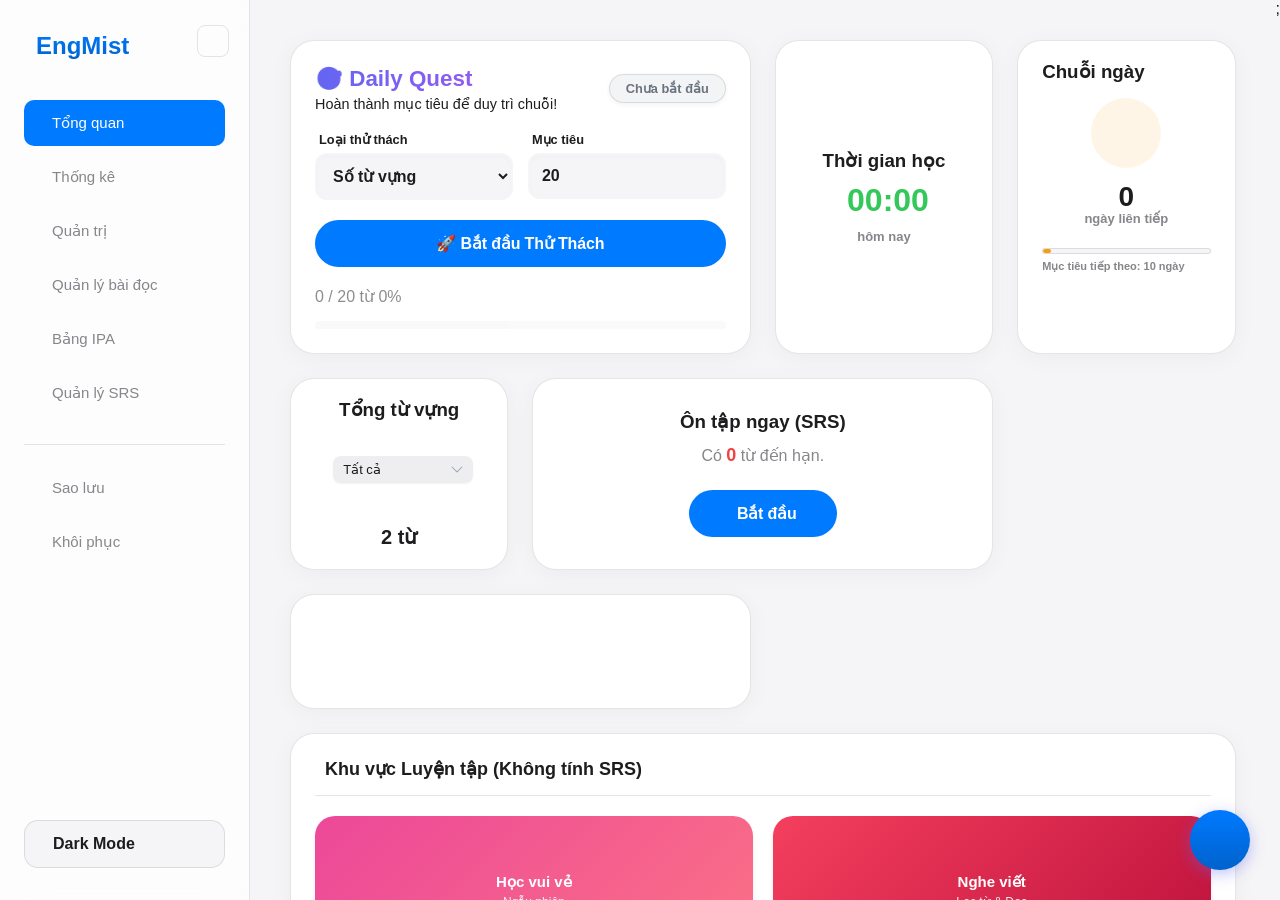
==== commit b66539a4: "Add files via upload" ====
--- a/index.html
+++ b/index.html
@@ -125,6 +125,7 @@
                                     <select
                                         id="target-type"
                                         class="quest-input"
+                                        onchange="updateQuestConfig()"
                                     >
                                         <option value="words">
                                             Số từ vựng
@@ -9131,17 +9132,23 @@
         setTimeout(initDailyQuest, 1000);
 
         // 3. Xử lý khi chỉnh sửa cài đặt
+        // 3. Xử lý khi chỉnh sửa cài đặt
         window.updateQuestConfig = function () {
-            appState.challenge.type =
-                document.getElementById("target-type").value;
-            appState.challenge.target =
-                document.getElementById("target-val").value;
+            // Lấy giá trị từ input
+            const type = document.getElementById("target-type").value;
+            let target = parseInt(document.getElementById("target-val").value);
+
+            // Validate: Không cho nhập số âm hoặc 0
+            if (!target || target < 1) target = 1;
+
+            // Cập nhật State
+            appState.challenge.type = type;
+            appState.challenge.target = target;
+
+            // Lưu và Vẽ lại (để cập nhật thanh tiến độ theo mục tiêu mới)
             renderQuestUI();
             saveData();
         };
-
-        // 4. 🔥 QUAN TRỌNG: Tự động bắt sự kiện bấm nút 🔥
-        document.addEventListener("click", function (e) {});
 
         /* =========================================
            LOGIC BIỂU ĐỒ QUEST (STYLE GIỐNG TIME CHART)
--- a/CSS/index.css
+++ b/CSS/index.css
@@ -1574,6 +1574,7 @@
     background: var(--bg-body);
     border-radius: 4px;
     overflow: hidden;
+    margin-top: 15px;
 }
 .progress-fill {
     height: 100%;
@@ -4243,3 +4244,147 @@
 }
 
 /* Lưu ý: Nếu có nút "Lưu" bên dưới textarea, nó sẽ bị đẩy xuống đáy */
+
+/* =========================================
+   DAILY QUEST CARD STYLES
+   ========================================= */
+
+/* 1. Khung Card chính */
+.daily-quest-card {
+    grid-column: span 2; /* Chiếm 2 ô */
+    background: var(--surface);
+    border: 1px solid var(--border-color);
+    border-radius: 24px; /* Bo góc to hơn cho hiện đại */
+    padding: 24px;
+    display: flex;
+    flex-direction: column;
+    gap: 20px;
+    box-shadow: 0 4px 20px rgba(0, 0, 0, 0.03);
+    position: relative;
+    overflow: hidden;
+}
+
+/* 2. Header: Căn chỉnh 2 bên */
+.quest-header {
+    display: flex;
+    justify-content: space-between; /* Đẩy 2 phần ra xa nhau */
+    align-items: center;
+}
+
+.quest-info h2 {
+    font-size: 1.4rem;
+    margin: 0;
+    font-weight: 800;
+    background: linear-gradient(90deg, #6366f1, #a855f7);
+    -webkit-background-clip: text;
+    -webkit-text-fill-color: transparent; /* Chữ màu gradient */
+}
+
+.quest-info p {
+    margin: 4px 0 0 0;
+    font-size: 0.9rem;
+    color: var(--text-secondary);
+    font-weight: 500;
+}
+
+/* Badge trạng thái (Viên thuốc) */
+.quest-badge {
+    padding: 6px 16px;
+    border-radius: 50px;
+    font-size: 0.8rem;
+    font-weight: 700;
+    background: var(--bg-body);
+    color: var(--text-secondary);
+    border: 1px solid var(--border-color);
+    box-shadow: 0 2px 5px rgba(0, 0, 0, 0.05);
+    white-space: nowrap; /* Không xuống dòng */
+}
+
+/* 3. Khu vực Option (Input & Select) */
+.quest-options {
+    display: flex;
+    gap: 15px;
+}
+
+.input-group {
+    flex: 1; /* Chia đều 2 bên */
+    display: flex;
+    flex-direction: column;
+    gap: 6px;
+}
+
+.input-group label {
+    font-size: 0.8rem;
+    font-weight: 600;
+    color: var(--text-secondary);
+    margin-left: 4px;
+}
+
+.quest-input {
+    width: 100%;
+    padding: 12px;
+    border: 2px solid transparent; /* Viền ẩn */
+    background: var(--bg-body);
+    border-radius: 12px;
+    font-size: 1rem;
+    font-weight: 600;
+    color: var(--text-main);
+    transition: all 0.3s ease;
+    box-shadow: inset 0 2px 4px rgba(0, 0, 0, 0.02);
+}
+
+.quest-input:focus {
+    outline: none;
+    background: var(--surface);
+    border-color: #6366f1; /* Focus hiện viền tím */
+    box-shadow: 0 0 0 4px rgba(99, 102, 241, 0.1);
+}
+
+/* 4. BUTTON (Nút bấm xịn) */
+.quest-btn {
+    width: 100%;
+    padding: 14px;
+    border: none;
+    border-radius: 14px;
+    font-size: 1rem;
+    font-weight: 700;
+    cursor: pointer;
+    transition: all 0.3s cubic-bezier(0.4, 0, 0.2, 1);
+    position: relative;
+    overflow: hidden;
+    display: flex;
+    justify-content: center;
+    align-items: center;
+    gap: 8px;
+}
+
+/* Style riêng nút Bắt đầu */
+.start-btn {
+    background: linear-gradient(
+        135deg,
+        #6366f1 0%,
+        #8b5cf6 100%
+    ); /* Tím sang Indigo */
+    color: white;
+    box-shadow: 0 4px 15px rgba(99, 102, 241, 0.3); /* Bóng đổ tím */
+}
+
+/* Style riêng nút Reset */
+.reset-btn {
+    background: linear-gradient(135deg, #10b981 0%, #059669 100%); /* Xanh lá */
+    color: white;
+    box-shadow: 0 4px 15px rgba(16, 185, 129, 0.3);
+}
+
+/* Hiệu ứng HOVER (Bay lên) */
+.quest-btn:hover {
+    transform: translateY(-4px); /* Bay lên 4px */
+    box-shadow: 0 8px 25px rgba(99, 102, 241, 0.5); /* Bóng đậm hơn */
+    filter: brightness(1.1);
+}
+
+/* Hiệu ứng ACTIVE (Ấn xuống) */
+.quest-btn:active {
+    transform: translateY(-1px);
+    box-shadow: 0 4px 10px rgba(99, 102, 241, 0.3);
+}
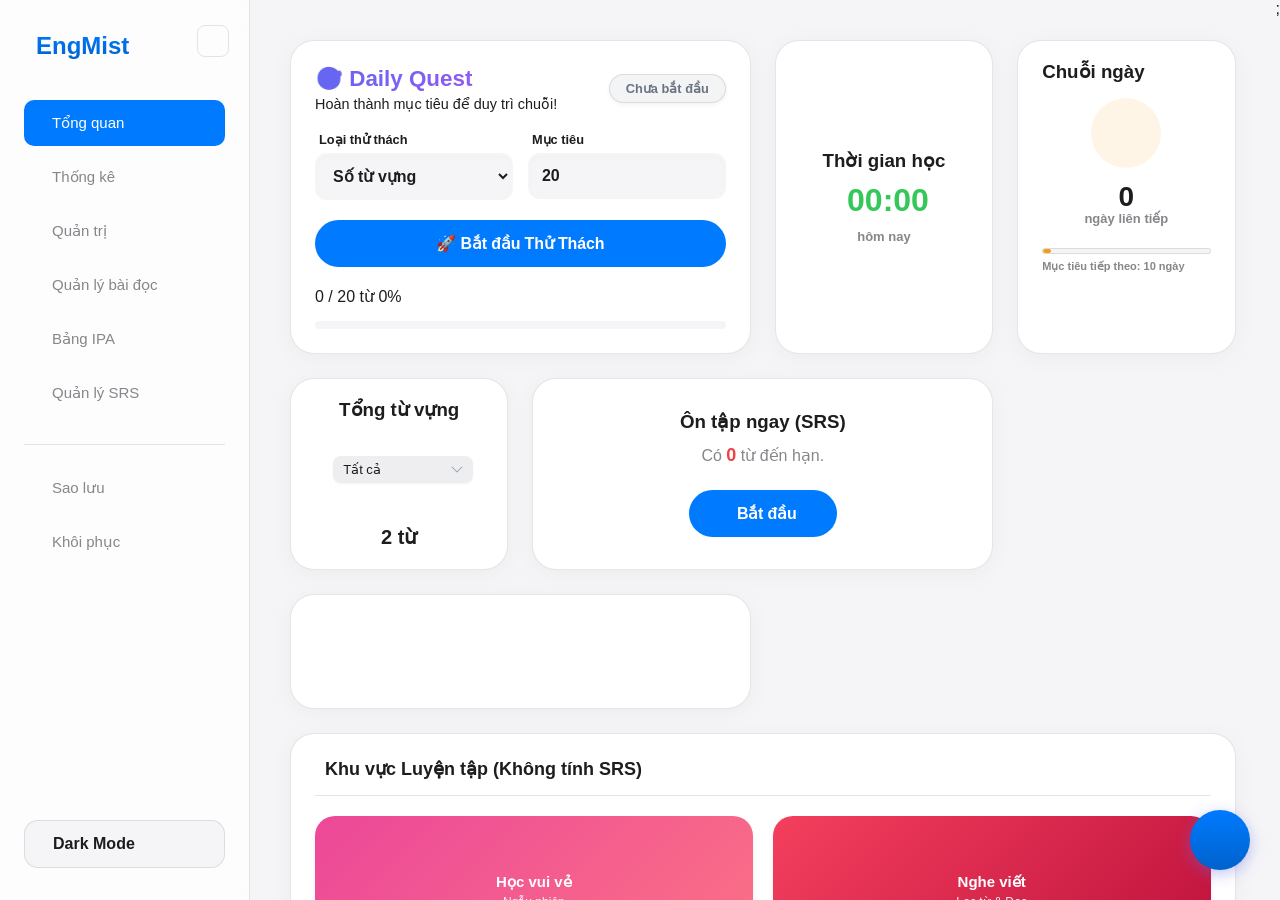
==== commit f6ade238: "Add files via upload" ====
--- a/index.html
+++ b/index.html
@@ -19,6 +19,11 @@
         <link rel="stylesheet" href="./CSS/index.css" />
         <link rel="stylesheet" href="./Theme/Tet_theme.css" />
         <link rel="stylesheet" href="./CSS/Apple_UI.css" />
+        <link
+            href="https://cdn.quilljs.com/1.3.6/quill.snow.css"
+            rel="stylesheet"
+        />
+        <script src="https://cdn.quilljs.com/1.3.6/quill.js"></script>
     </head>
     <body>
         <div id="toast-container" class="toast-container"></div>
@@ -8427,46 +8432,124 @@
         }
 
         // Biến lưu trạng thái nội dung trước khi phóng to
-        let tempNoteContent = "";
+        // Biến toàn cục để lưu trữ nội dung HTML chuẩn (để không bị mất màu sắc khi đóng mở)
+        let fullNoteHTML = "";
 
         function expandNoteInput() {
-            const input = document.getElementById("personal-note-input");
-            tempNoteContent = input.value; // Lấy nội dung hiện tại
-
-            // Tạo Overlay
-            const overlay = document.createElement("div");
-            overlay.className = "expanded-note-overlay";
-            overlay.id = "note-expand-overlay";
-
+            // 1. Kiểm tra thư viện Quill
+            if (typeof Quill === "undefined") {
+                alert(
+                    "Lỗi: Thư viện soạn thảo chưa tải được. Vui lòng kiểm tra kết nối mạng!",
+                );
+                return;
+            }
+
+            // Lấy nội dung hiện tại từ ô input nhỏ (hoặc biến lưu trữ nếu có)
+            const smallInput = document.getElementById("personal-note-input");
+
+            // Nếu chưa có nội dung HTML lưu trữ thì lấy tạm text từ ô nhỏ
+            if (!fullNoteHTML && smallInput.value.trim() !== "") {
+                fullNoteHTML = smallInput.value;
+            }
+
+            // 2. Tạo Overlay (Nếu chưa có thì tạo mới, có rồi thì dùng lại)
+            let overlay = document.getElementById("note-expand-overlay");
+            if (!overlay) {
+                overlay = document.createElement("div");
+                overlay.className = "expanded-note-overlay";
+                overlay.id = "note-expand-overlay";
+                // CSS trực tiếp để đảm bảo nó hiện lên trên cùng
+                overlay.style.position = "fixed";
+                overlay.style.top = "0";
+                overlay.style.left = "0";
+                overlay.style.width = "100%";
+                overlay.style.height = "100%";
+                overlay.style.background = "rgba(0, 0, 0, 0.5)";
+                overlay.style.zIndex = "2147483647"; // Max z-index
+                overlay.style.display = "flex";
+                overlay.style.alignItems = "center";
+                overlay.style.justifyContent = "center";
+                document.body.appendChild(overlay);
+            } else {
+                overlay.style.display = "flex"; // Hiện lại nếu đã có
+            }
+
+            // 3. Vẽ giao diện (HTML)
             overlay.innerHTML = `
-                <div class="expanded-note-box">
-                    <div style="display:flex; justify-content:space-between; margin-bottom:15px;">
-                        <h3 style="color:var(--primary)">Ghi chú chi tiết</h3>
-                        <button onclick="closeExpandNote()" style="background:none; border:none; font-size:24px; cursor:pointer; color:var(--text-muted)">&times;</button>
-                    </div>
-                    <textarea id="big-note-input" spellcheck="false" class="expanded-textarea" placeholder="Viết ghi chú thoải mái tại đây...">${tempNoteContent}</textarea>
-                    <div style="margin-top:15px; text-align:right;">
-                        <button onclick="closeExpandNote()" class="start-btn" style="padding:10px 24px;">Lưu & Đóng</button>
-                    </div>
-                </div>
-            `;
-
-            document.body.appendChild(overlay);
-
-            // Tự động focus vào cuối đoạn văn bản
-            const bigInput = document.getElementById("big-note-input");
-            bigInput.focus();
-            bigInput.setSelectionRange(
-                bigInput.value.length,
-                bigInput.value.length,
-            );
-
-            // Lắng nghe sự kiện gõ phím để lưu real-time (tuỳ chọn)
-            bigInput.oninput = function () {
-                savePersonalNote(this.value); // Lưu vào data
-                document.getElementById("personal-note-input").value =
-                    this.value; // Đồng bộ lại ô nhỏ
-            };
+        <div class="expanded-note-box" style="width: 1000px; max-width: 95%; background: var(--surface); padding: 20px; border-radius: 16px; box-shadow: 0 20px 50px rgba(0,0,0,0.3); animation: slideUp 0.3s ease;">
+            
+            <div style="display:flex; justify-content:space-between; margin-bottom:15px; align-items:center; border-bottom: 1px solid var(--border-color); padding-bottom: 10px;">
+                <h3 style="color:var(--primary); margin:0; display:flex; align-items:center; gap:8px; font-size:18px;">
+                    <i class="ph-fill ph-notebook" style="font-size:24px;"></i> 
+                    Ghi chú chi tiết
+                </h3>
+                <button onclick="closeExpandNote()" style="background:var(--bg-body); border:none; width:32px; height:32px; border-radius:50%; cursor:pointer; color:var(--text-muted); display:flex; align-items:center; justify-content:center; transition:0.2s;">
+                    <i class="ph-bold ph-x" style="font-size:18px;"></i>
+                </button>
+            </div>
+
+            <div class="quill-wrapper" style="background: var(--surface); display:flex; flex-direction:column;">
+                <div id="quill-editor" style="height: 360px; font-family: var(--font-main); font-size: 16px; background: var(--bg-body);"></div>
+            </div>
+
+            <div style="margin-top:20px; text-align:right; display:flex; justify-content:flex-end; gap:10px;">
+                <button onclick="closeExpandNote()" style="padding:10px 20px; border-radius:10px; border:1px solid var(--border-color); background:transparent; font-weight:600; cursor:pointer;">
+                    Hủy
+                </button>
+                <button id="btn-save-quill" class="start-btn" style="padding:10px 24px; box-shadow:none; background: var(--primary); color: white; border: none; border-radius: 10px; cursor: pointer;">
+                    <i class="ph-bold ph-floppy-disk"></i> Lưu lại
+                </button>
+            </div>
+        </div>
+    `;
+
+            // 4. Khởi tạo Quill (Bọc trong try-catch để an toàn)
+            try {
+                var quill = new Quill("#quill-editor", {
+                    theme: "snow",
+                    placeholder: "Viết ghi chú, ngữ pháp, ví dụ tại đây...",
+                    modules: {
+                        toolbar: [
+                            [{ header: [1, 2, 3, false] }], // Tiêu đề
+                            ["bold", "italic", "underline", "strike"], // Định dạng
+                            [{ list: "ordered" }, { list: "bullet" }], // Danh sách
+                            [{ color: [] }, { background: [] }], // Màu sắc
+                            ["clean"], // Xóa định dạng
+                        ],
+                    },
+                });
+
+                // 5. Đổ dữ liệu cũ vào Editor
+                if (fullNoteHTML) {
+                    quill.root.innerHTML = fullNoteHTML;
+                }
+
+                // 6. Xử lý nút LƯU
+                document.getElementById("btn-save-quill").onclick =
+                    function () {
+                        // Lưu HTML đầy đủ vào biến toàn cục
+                        fullNoteHTML = quill.root.innerHTML;
+
+                        // Cập nhật text thường vào ô input nhỏ (để người dùng thấy có chữ)
+                        // Lấy text thuần túy để hiển thị ở ô nhỏ cho gọn
+                        smallInput.value = quill.getText().trim();
+
+                        // Gọi hàm lưu note vào data thẻ (nếu có hàm này)
+                        if (typeof savePersonalNote === "function") {
+                            savePersonalNote(fullNoteHTML); // Lưu cả HTML vào data
+                        }
+
+                        console.log("Đã lưu Note:", fullNoteHTML);
+
+                        // Đóng bảng
+                        closeExpandNote();
+                    };
+            } catch (err) {
+                console.error("Lỗi khởi tạo Quill:", err);
+                alert(
+                    "Có lỗi khi mở trình soạn thảo. Xem console để biết chi tiết.",
+                );
+            }
         }
 
         function closeExpandNote() {
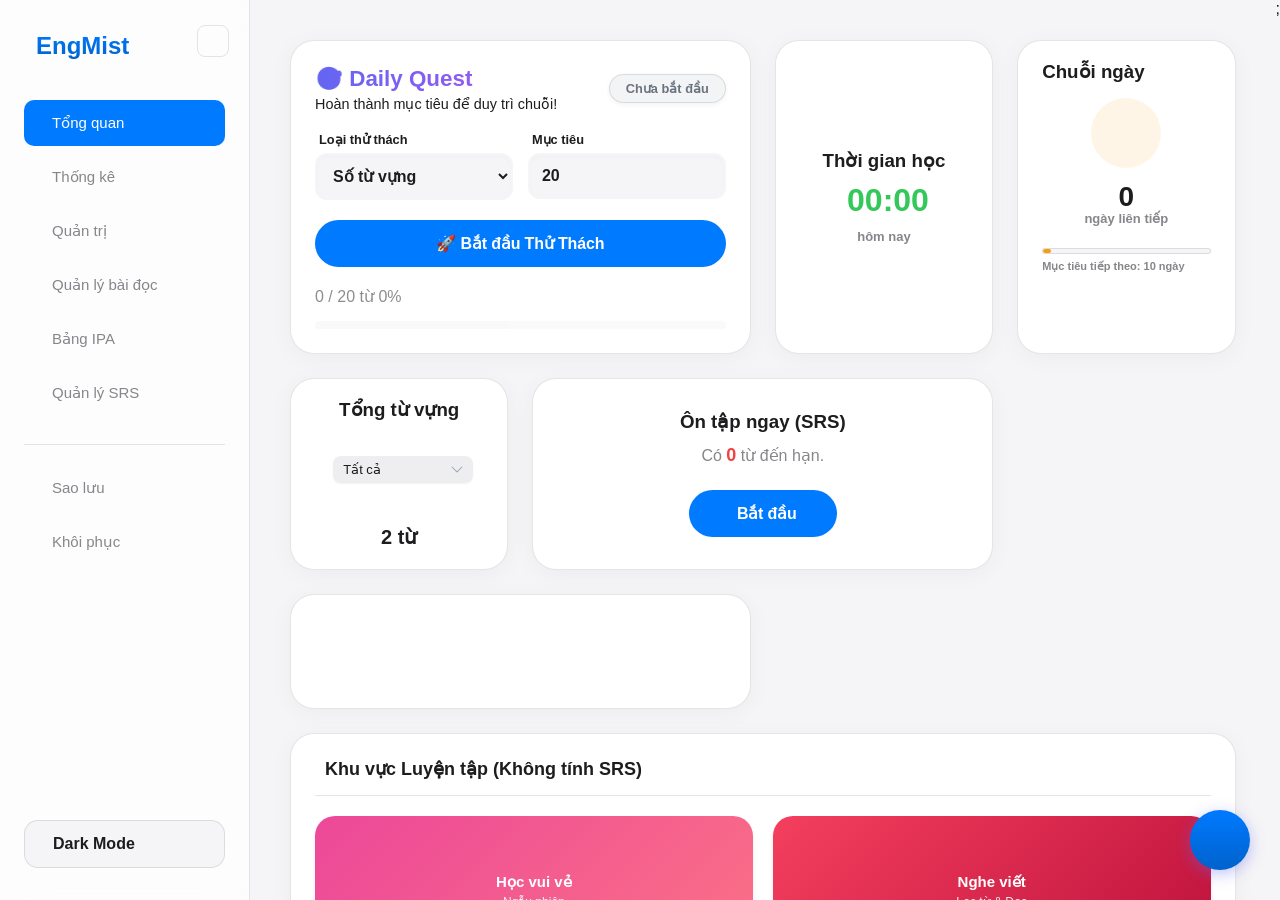
==== commit e23d4534: "Add files via upload" ====
--- a/index.html
+++ b/index.html
@@ -8444,21 +8444,30 @@
                 return;
             }
 
-            // Lấy nội dung hiện tại từ ô input nhỏ (hoặc biến lưu trữ nếu có)
+            // --- LẤY THẺ INPUT NHỎ BÊN NGOÀI ---
             const smallInput = document.getElementById("personal-note-input");
 
-            // Nếu chưa có nội dung HTML lưu trữ thì lấy tạm text từ ô nhỏ
-            if (!fullNoteHTML && smallInput.value.trim() !== "") {
-                fullNoteHTML = smallInput.value;
-            }
+            // --- [FIX] CẬP NHẬT DỮ LIỆU MỚI NHẤT TỪ THẺ HIỆN TẠI ---
+            const currentCard = sessionQueue[currentCardIndex];
+
+            // Luôn lấy dữ liệu gốc từ thẻ đang học (ưu tiên) hoặc ô input nhỏ
+            if (currentCard) {
+                // Nếu thẻ đã có note HTML (từ Quill trước đó) thì dùng nó
+                // Nếu chưa có, thì lấy text từ ô input nhỏ
+                fullNoteHTML =
+                    currentCard.personalNote || smallInput.value || "";
+            } else {
+                fullNoteHTML = "";
+            }
+            // ---------------------------------------------------------
 
             // 2. Tạo Overlay (Nếu chưa có thì tạo mới, có rồi thì dùng lại)
             let overlay = document.getElementById("note-expand-overlay");
+
             if (!overlay) {
                 overlay = document.createElement("div");
                 overlay.className = "expanded-note-overlay";
                 overlay.id = "note-expand-overlay";
-                // CSS trực tiếp để đảm bảo nó hiện lên trên cùng
                 overlay.style.position = "fixed";
                 overlay.style.top = "0";
                 overlay.style.left = "0";
@@ -8476,79 +8485,78 @@
 
             // 3. Vẽ giao diện (HTML)
             overlay.innerHTML = `
-        <div class="expanded-note-box" style="width: 1000px; max-width: 95%; background: var(--surface); padding: 20px; border-radius: 16px; box-shadow: 0 20px 50px rgba(0,0,0,0.3); animation: slideUp 0.3s ease;">
-            
-            <div style="display:flex; justify-content:space-between; margin-bottom:15px; align-items:center; border-bottom: 1px solid var(--border-color); padding-bottom: 10px;">
-                <h3 style="color:var(--primary); margin:0; display:flex; align-items:center; gap:8px; font-size:18px;">
-                    <i class="ph-fill ph-notebook" style="font-size:24px;"></i> 
-                    Ghi chú chi tiết
-                </h3>
-                <button onclick="closeExpandNote()" style="background:var(--bg-body); border:none; width:32px; height:32px; border-radius:50%; cursor:pointer; color:var(--text-muted); display:flex; align-items:center; justify-content:center; transition:0.2s;">
-                    <i class="ph-bold ph-x" style="font-size:18px;"></i>
-                </button>
-            </div>
-
-            <div class="quill-wrapper" style="background: var(--surface); display:flex; flex-direction:column;">
-                <div id="quill-editor" style="height: 360px; font-family: var(--font-main); font-size: 16px; background: var(--bg-body);"></div>
-            </div>
-
-            <div style="margin-top:20px; text-align:right; display:flex; justify-content:flex-end; gap:10px;">
-                <button onclick="closeExpandNote()" style="padding:10px 20px; border-radius:10px; border:1px solid var(--border-color); background:transparent; font-weight:600; cursor:pointer;">
-                    Hủy
-                </button>
-                <button id="btn-save-quill" class="start-btn" style="padding:10px 24px; box-shadow:none; background: var(--primary); color: white; border: none; border-radius: 10px; cursor: pointer;">
-                    <i class="ph-bold ph-floppy-disk"></i> Lưu lại
-                </button>
-            </div>
-        </div>
-    `;
-
-            // 4. Khởi tạo Quill (Bọc trong try-catch để an toàn)
+                <div class="expanded-note-box" style="width: 1000px; max-width: 95%; background: var(--surface); padding: 20px; border-radius: 16px; box-shadow: 0 20px 50px rgba(0,0,0,0.3); animation: slideUp 0.3s ease;">
+                    <div style="display:flex; justify-content:space-between; margin-bottom:15px; align-items:center; border-bottom: 1px solid var(--border-color); padding-bottom: 10px;">
+                        <h3 style="color:var(--primary); margin:0; display:flex; align-items:center; gap:8px; font-size:18px;">
+                            <i class="ph-fill ph-notebook" style="font-size:24px;"></i> 
+                            Ghi chú chi tiết
+                        </h3>
+                        <button onclick="closeExpandNote()" style="background:var(--bg-body); border:none; width:32px; height:32px; border-radius:50%; cursor:pointer; color:var(--text-muted); display:flex; align-items:center; justify-content:center; transition:0.2s;">
+                            <i class="ph-bold ph-x" style="font-size:18px;"></i>
+                        </button>
+                    </div>
+
+                    <div class="quill-wrapper" style="background: var(--surface); display:flex; flex-direction:column;">
+                        <div id="quill-editor" style="height: 360px; font-family: var(--font-main); font-size: 16px; background: var(--bg-body);"></div>
+                    </div>
+
+                    <div style="margin-top:20px; text-align:right; display:flex; justify-content:flex-end; gap:10px;">
+                        <button onclick="closeExpandNote()" style="padding:10px 20px; border-radius:10px; border:1px solid var(--border-color); background:transparent; font-weight:600; cursor:pointer;">
+                            Hủy
+                        </button>
+                        <button id="btn-save-quill" class="start-btn" style="padding:10px 24px; box-shadow:none; background: var(--primary); color: white; border: none; border-radius: 10px; cursor: pointer;">
+                            <i class="ph-bold ph-floppy-disk"></i> Lưu lại
+                        </button>
+                    </div>
+                </div>
+            `;
+
+            // 4. Khởi tạo Quill
             try {
                 var quill = new Quill("#quill-editor", {
                     theme: "snow",
                     placeholder: "Viết ghi chú, ngữ pháp, ví dụ tại đây...",
                     modules: {
                         toolbar: [
-                            [{ header: [1, 2, 3, false] }], // Tiêu đề
-                            ["bold", "italic", "underline", "strike"], // Định dạng
-                            [{ list: "ordered" }, { list: "bullet" }], // Danh sách
-                            [{ color: [] }, { background: [] }], // Màu sắc
-                            ["clean"], // Xóa định dạng
+                            [{ header: [1, 2, 3, false] }],
+                            ["bold", "italic", "underline", "strike"],
+                            [{ list: "ordered" }, { list: "bullet" }],
+                            [{ color: [] }, { background: [] }],
+                            ["clean"],
                         ],
                     },
                 });
 
-                // 5. Đổ dữ liệu cũ vào Editor
+                // Đổ dữ liệu cũ vào Editor
                 if (fullNoteHTML) {
                     quill.root.innerHTML = fullNoteHTML;
                 }
 
-                // 6. Xử lý nút LƯU
+                // 5. Xử lý nút LƯU [ĐÃ SỬA LỖI]
                 document.getElementById("btn-save-quill").onclick =
                     function () {
-                        // Lưu HTML đầy đủ vào biến toàn cục
+                        // a. Lưu HTML đầy đủ vào biến toàn cục
                         fullNoteHTML = quill.root.innerHTML;
 
-                        // Cập nhật text thường vào ô input nhỏ (để người dùng thấy có chữ)
-                        // Lấy text thuần túy để hiển thị ở ô nhỏ cho gọn
-                        smallInput.value = quill.getText().trim();
-
-                        // Gọi hàm lưu note vào data thẻ (nếu có hàm này)
+                        // b. Đồng bộ ngược ra ô input nhỏ (Lấy text thuần túy)
+                        // [FIXED] Biến smallInput đã được lấy ở đầu hàm
+                        if (smallInput) {
+                            smallInput.value = quill.getText().trim();
+                        }
+
+                        // c. Lưu vào cơ sở dữ liệu (localStorage/Firebase)
                         if (typeof savePersonalNote === "function") {
-                            savePersonalNote(fullNoteHTML); // Lưu cả HTML vào data
+                            savePersonalNote(fullNoteHTML);
                         }
 
-                        console.log("Đã lưu Note:", fullNoteHTML);
-
-                        // Đóng bảng
+                        console.log("Đã lưu Note thành công!");
+
+                        // d. Đóng bảng
                         closeExpandNote();
                     };
             } catch (err) {
                 console.error("Lỗi khởi tạo Quill:", err);
-                alert(
-                    "Có lỗi khi mở trình soạn thảo. Xem console để biết chi tiết.",
-                );
+                alert("Có lỗi khi mở trình soạn thảo.");
             }
         }
 
--- a/CSS/index.css
+++ b/CSS/index.css
@@ -4388,3 +4388,31 @@
     transform: translateY(-1px);
     box-shadow: 0 4px 10px rgba(99, 102, 241, 0.3);
 }
+
+/* Chỉnh lại màu icon trên thanh công cụ cho dễ nhìn */
+.ql-toolbar button {
+    color: var(--text-main) !important;
+}
+.ql-toolbar .ql-stroke {
+    stroke: var(--text-main) !important;
+}
+.ql-toolbar .ql-fill {
+    fill: var(--text-main) !important;
+}
+.ql-toolbar .ql-picker {
+    color: var(--text-main) !important;
+}
+
+/* Chỉnh viền và bo góc cho giống theme Apple UI của bạn */
+.ql-toolbar.ql-snow {
+    border-top-left-radius: 12px;
+    border-top-right-radius: 12px;
+    border-color: var(--border-color) !important;
+    background-color: var(--bg-body);
+}
+.ql-container.ql-snow {
+    border-bottom-left-radius: 12px;
+    border-bottom-right-radius: 12px;
+    border-color: var(--border-color) !important;
+    font-size: 16px; /* Chữ to rõ hơn */
+}
